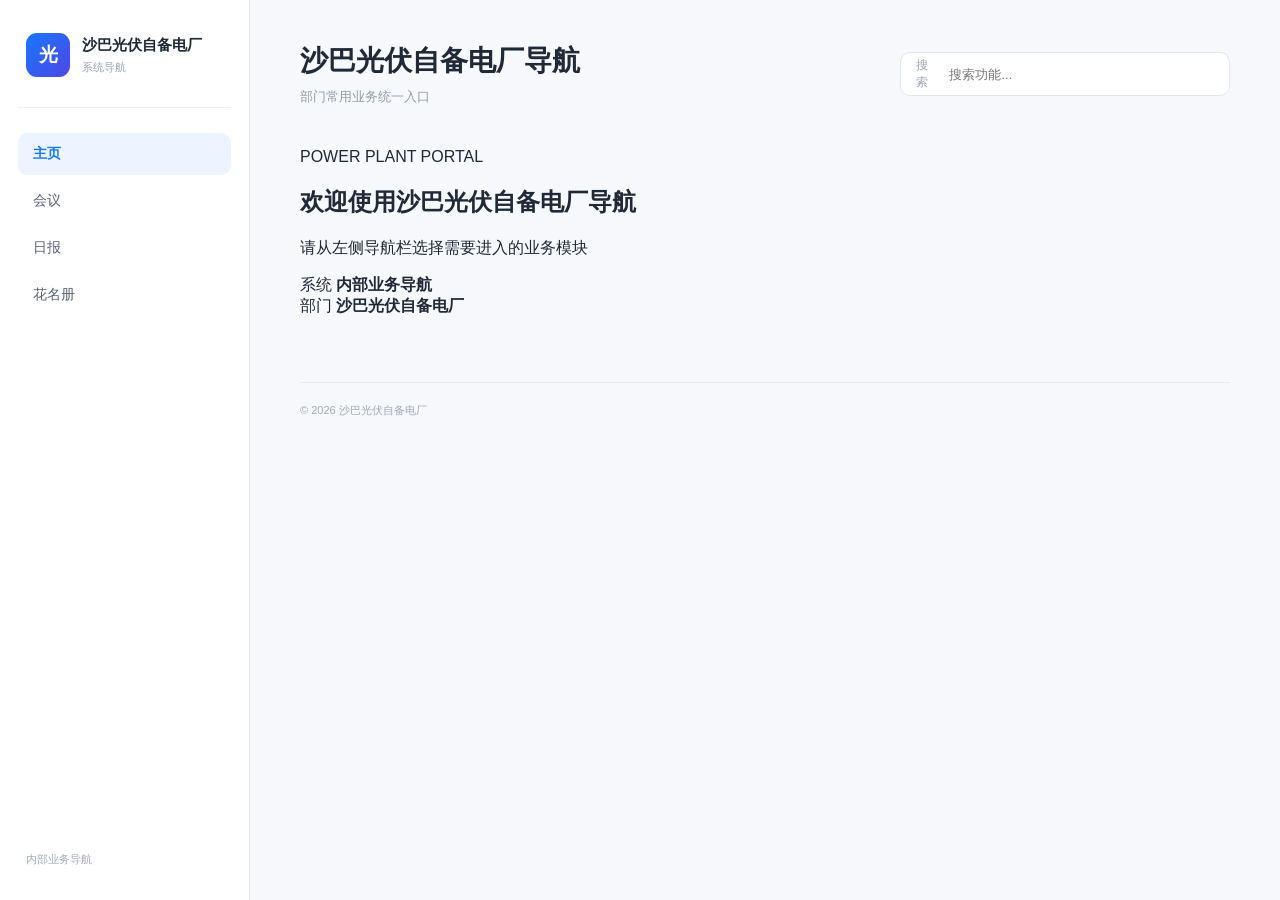
==== index.html @ ac35892f "Update index.html" ====
<!DOCTYPE html>
<html lang="zh-CN">

<head>

    <meta charset="UTF-8">

    <meta
        name="viewport"
        content="width=device-width, initial-scale=1.0"
    >

    <title>沙巴光伏自备电厂导航</title>

    <!--
        ?v=4 是为了避免浏览器继续读取旧版 CSS
    -->
    <link
        rel="stylesheet"
        href="style.css?v=4"
    >

</head>


<body>


    <!-- =========================================
         左侧导航
    ========================================== -->

    <aside class="sidebar">


        <!-- 公司名称 -->

        <div class="brand">

            <div class="brand-logo">
                光
            </div>


            <div class="brand-text">

                <h2>
                    沙巴光伏自备电厂
                </h2>

                <p>
                    系统导航
                </p>

            </div>

        </div>



        <!-- =========================================
             左侧菜单
        ========================================== -->

        <nav class="menu">


            <!-- 主页 -->

            <button
                type="button"
                class="menu-item active"
                data-page="home"
            >
                主页
            </button>



            <!-- 会议 -->

            <button
                type="button"
                class="menu-item"
                data-page="meeting"
            >
                会议
            </button>



            <!-- 日报 -->

            <button
                type="button"
                class="menu-item"
                data-page="daily"
            >
                日报
            </button>



            <!-- 花名册 -->

            <button
                type="button"
                class="menu-item"
                data-page="roster"
            >
                花名册
            </button>


        </nav>



        <!-- 左侧底部 -->

        <div class="sidebar-footer">

            内部业务导航

        </div>


    </aside>



    <!-- =========================================
         右边主内容
    ========================================== -->

    <main class="main">


        <!-- =========================================
             顶部
        ========================================== -->

        <header class="topbar">


            <!-- 标题 -->

            <div class="page-title">

                <h1 id="page-title">
                    沙巴光伏自备电厂导航
                </h1>


                <p id="page-subtitle">
                    部门常用业务统一入口
                </p>

            </div>



            <!-- 搜索 -->

            <div class="search-box">

                <span class="search-symbol">
                    搜索
                </span>


                <input
                    type="text"
                    id="search"
                    placeholder="搜索功能..."
                >

            </div>


        </header>



        <!-- =========================================
             主页

             默认显示
        ========================================== -->

        <section
            id="home-page"
            class="page-section active-page"
        >


            <div class="welcome-panel">


                <div class="welcome-small">

                    POWER PLANT PORTAL

                </div>



                <h2>

                    欢迎使用沙巴光伏自备电厂导航

                </h2>



                <p>

                    请从左侧导航栏选择需要进入的业务模块

                </p>


                <div class="welcome-line"></div>


                <div class="welcome-info">

                    <div>

                        <span>
                            系统
                        </span>

                        <strong>
                            内部业务导航
                        </strong>

                    </div>


                    <div>

                        <span>
                            部门
                        </span>

                        <strong>
                            沙巴光伏自备电厂
                        </strong>

                    </div>


                </div>


            </div>


        </section>



        <!-- =========================================
             会议
        ========================================== -->

        <section
            id="meeting-page"
            class="page-section"
        >


            <div class="section-heading">

                <h2>
                    会议
                </h2>


                <p>
                    会议相关业务快捷入口
                </p>

            </div>



            <div
                id="meeting-links"
                class="link-grid"
            >


                <!-- =================================
                     月计划
                ================================== -->

                <a
                    href="https://rjpl4x6x1094.jp.larksuite.com/sheets/Nj8msYUuWhUPQwt4bBWjKUkJpRd"
                    target="_blank"
                    rel="noopener noreferrer"
                    class="link-card searchable"
                >


                    <div class="card-content">

                        <h3>
                            月计划
                        </h3>


                        <p>
                            月计划和周计划
                        </p>

                    </div>


                    <div class="card-arrow">
                        →
                    </div>


                </a>



                <!-- =================================
                     消缺单
                ================================== -->

                <a
                    href="https://www.larksuite.com/"
                    target="_blank"
                    rel="noopener noreferrer"
                    class="link-card searchable"
                >


                    <div class="card-content">

                        <h3>
                            消缺单
                        </h3>


                        <p>
                            消缺单
                        </p>

                    </div>


                    <div class="card-arrow">
                        →
                    </div>


                </a>



                <!-- =================================
                     会议纪要
                ================================== -->

                <a
                    href="https://www.larksuite.com/"
                    target="_blank"
                    rel="noopener noreferrer"
                    class="link-card searchable"
                >


                    <div class="card-content">

                        <h3>
                            会议纪要
                        </h3>


                        <p>
                            查看及编辑会议纪要
                        </p>

                    </div>


                    <div class="card-arrow">
                        →
                    </div>


                </a>



                <!-- =================================
                     会议室预订
                ================================== -->

                <a
                    href="https://www.larksuite.com/"
                    target="_blank"
                    rel="noopener noreferrer"
                    class="link-card searchable"
                >


                    <div class="card-content">

                        <h3>
                            会议室预订
                        </h3>


                        <p>
                            查看会议室并进行预订
                        </p>

                    </div>


                    <div class="card-arrow">
                        →
                    </div>


                </a>


            </div>


        </section>



        <!-- =========================================
             日报
        ========================================== -->

        <section
            id="daily-page"
            class="page-section"
        >


            <div class="section-heading">

                <h2>
                    日报
                </h2>


                <p>
                    日报相关业务入口
                </p>

            </div>



            <div class="empty-panel">


                <div class="empty-title">
                    日报
                </div>


                <p>
                    日报内容暂未添加。
                </p>


            </div>


        </section>



        <!-- =========================================
             花名册
        ========================================== -->

        <section
            id="roster-page"
            class="page-section"
        >


            <div class="section-heading">

                <h2>
                    花名册
                </h2>


                <p>
                    部门人员及岗位信息
                </p>

            </div>



            <div class="empty-panel">


                <div class="empty-title">
                    花名册
                </div>


                <p>
                    花名册内容暂未添加。
                </p>


            </div>


        </section>



        <!-- =========================================
             页脚
        ========================================== -->

        <footer>

            © 2026 沙巴光伏自备电厂

        </footer>


    </main>



    <!--
        ?v=4 是为了避免浏览器继续读取旧版 JS
    -->

    <script src="script.js?v=4"></script>


</body>

</html>
---- style.css ----
/* =========================================
   基础
========================================= */

* {
    box-sizing: border-box;
}

html {
    scroll-behavior: smooth;
}

body {
    margin: 0;

    min-height: 100vh;

    font-family:
        "Microsoft YaHei",
        "PingFang SC",
        "Segoe UI",
        Arial,
        sans-serif;

    background: #f6f8fb;

    color: #1f2937;
}


/* =========================================
   左侧
========================================= */

.sidebar {
    position: fixed;

    left: 0;
    top: 0;

    width: 250px;
    height: 100vh;

    padding: 28px 18px;

    display: flex;

    flex-direction: column;

    background: #ffffff;

    border-right:
        1px solid #e5e9ef;
}


/* 品牌 */

.brand {
    display: flex;

    align-items: center;

    gap: 12px;

    padding:
        5px 8px 30px;

    border-bottom:
        1px solid #edf0f4;
}


.brand-logo {
    width: 44px;
    height: 44px;

    flex-shrink: 0;

    display: flex;

    align-items: center;
    justify-content: center;

    border-radius: 11px;

    background:
        linear-gradient(
            135deg,
            #1677ff,
            #4f46e5
        );

    color: #ffffff;

    font-size: 19px;

    font-weight: 700;
}


.brand-text h2 {
    margin: 0;

    font-size: 15px;

    font-weight: 600;
}


.brand-text p {
    margin:
        5px 0 0;

    color: #9aa3b2;

    font-size: 11px;
}


/* =========================================
   菜单
========================================= */

.menu {
    margin-top: 25px;

    display: flex;

    flex-direction: column;

    gap: 5px;
}


.menu-item {
    width: 100%;

    padding:
        12px 15px;

    border: none;

    border-radius: 9px;

    background: transparent;

    color: #596273;

    font-family: inherit;

    font-size: 14px;

    text-align: left;

    cursor: pointer;

    transition:
        background 0.2s ease,
        color 0.2s ease;
}


.menu-item:hover {
    background: #f4f7fb;
}


.menu-item.active {
    background: #edf4ff;

    color: #1677ff;

    font-weight: 600;
}


.sidebar-footer {
    margin-top: auto;

    padding:
        15px 8px 5px;

    color: #a4acb8;

    font-size: 11px;
}


/* =========================================
   主区域
========================================= */

.main {
    margin-left: 250px;

    min-height: 100vh;

    padding:
        42px 50px;
}


/* =========================================
   顶部
========================================= */

.topbar {
    max-width: 1120px;

    display: flex;

    align-items: center;

    justify-content: space-between;

    gap: 30px;

    margin-bottom: 42px;
}


.page-title h1 {
    margin: 0;

    font-size: 28px;

    font-weight: 650;
}


.page-title p {
    margin:
        8px 0 0;

    color: #929baa;

    font-size: 13px;
}


/* =========================================
   搜索
========================================= */

.search-box {
    width: 330px;
    height: 44px;

    padding:
        0 15px;

    display: flex;

    align-items: center;

    gap: 10px;

    background: #ffffff;

    border:
        1px solid #e1e6ed;

    border-radius: 10px;
}


.search-box:focus-within {
    border-color: #1677ff;

    box-shadow:
        0 0 0 3px
        rgba(22,119,255,0.08);
}


.search-symbol {
    color: #9aa3b2;

    font-size: 12px;
}


.search-box input {
    width: 100%;
    height: 100%;

    border: none;

    outline: none;

    background: transparent;

    font-family: inherit;

    font-size: 13px;

    color: #374151;
}


/* =========================================
   页面切换
========================================= */

.page-section {
    display: none;

    max-width: 1050px;
}


.page-section.active-page {
    display: block;
}


.search-hidden {
    display: none !important;
}


/* =========================================
   首页顶部
========================================= */

.home-header {
    min-height: 180px;

    display: flex;

    align-items: center;

    padding:
        34px 38px;

    background: #ffffff;

    border:
        1px solid #e5e9ef;

    border-radius: 15px;

    margin-bottom: 34px;
}


.home-label {
    display: block;

    margin-bottom: 12px;

    color: #1677ff;

    font-size: 10px;

    font-weight: 600;

    letter-spacing: 1.6px;
}


.home-header h2 {
    margin: 0;

    font-size: 25px;

    font-weight: 650;
}


.home-header p {
    margin:
        10px 0 0;

    color: #8993a3;

    font-size: 13px;
}


/* =========================================
   首页模块标题
========================================= */

.home-section-title {
    margin-bottom: 16px;
}


.home-section-title h3 {
    margin: 0;

    font-size: 17px;

    font-weight: 600;
}


.home-section-title p {
    margin:
        6px 0 0;

    font-size: 12px;

    color: #9aa3b2;
}


/* =========================================
   首页模块
========================================= */

.module-grid {
    display: grid;

    grid-template-columns:
        repeat(3, 1fr);

    gap: 14px;
}


.module-card {
    min-height: 175px;

    padding:
        20px 21px;

    display: flex;

    flex-direction: column;

    align-items: flex-start;

    border:
        1px solid #e5e9ef;

    border-radius: 13px;

    background: #ffffff;

    font-family: inherit;

    text-align: left;

    cursor: pointer;

    transition:
        transform 0.2s ease,
        border-color 0.2s ease,
        box-shadow 0.2s ease;
}


.module-card:hover {
    transform:
        translateY(-3px);

    border-color: #ccdaf0;

    box-shadow:
        0 10px 25px
        rgba(31,41,55,0.06);
}


.module-number {
    margin-bottom: 25px;

    color: #a1aab7;

    font-size: 10px;

    font-weight: 600;

    letter-spacing: 1px;
}


.module-content {
    flex: 1;
}


.module-content h3 {
    margin: 0;

    color: #273142;

    font-size: 17px;

    font-weight: 600;
}


.module-content p {
    margin:
        8px 0 0;

    color: #929baa;

    font-size: 11px;

    line-height: 1.6;
}


.module-enter {
    width: 100%;

    padding-top: 14px;

    border-top:
        1px solid #edf0f4;

    display: flex;

    justify-content: space-between;

    color: #7b8594;

    font-size: 11px;
}


.module-enter span {
    font-size: 15px;

    transition:
        transform 0.2s ease,
        color 0.2s ease;
}


.module-card:hover .module-enter span {
    transform:
        translateX(3px);

    color: #1677ff;
}


/* =========================================
   普通页面标题
========================================= */

.section-heading {
    margin-bottom: 22px;
}


.section-heading h2 {
    margin: 0;

    font-size: 21px;

    font-weight: 600;
}


.section-heading p {
    margin:
        7px 0 0;

    color: #9aa3b2;

    font-size: 13px;
}


/* =========================================
   会议
========================================= */

.link-grid {
    display: grid;

    grid-template-columns:
        repeat(
            2,
            minmax(300px, 1fr)
        );

    gap: 16px;
}


.link-card {
    position: relative;

    min-height: 92px;

    padding:
        19px 22px;

    display: flex;

    align-items: center;

    background: #ffffff;

    border:
        1px solid #e5e9ef;

    border-radius: 13px;

    color: #1f2937;

    text-decoration: none;

    overflow: hidden;

    transition:
        transform 0.2s ease,
        border-color 0.2s ease,
        box-shadow 0.2s ease;
}


.link-card::before {
    content: "";

    position: absolute;

    left: 0;
    top: 0;

    width: 3px;
    height: 100%;

    background: #1677ff;

    opacity: 0;
}


.link-card:hover {
    transform:
        translateY(-3px);

    border-color: #d5e2f7;

    box-shadow:
        0 9px 25px
        rgba(31,41,55,0.07);
}


.link-card:hover::before {
    opacity: 1;
}


.card-content {
    flex: 1;

    padding-right: 20px;
}


.card-content h3 {
    margin: 0;

    font-size: 15px;

    font-weight: 600;
}


.card-content p {
    margin:
        7px 0 0;

    color: #9aa3b2;

    font-size: 12px;
}


.card-arrow {
    width: 32px;
    height: 32px;

    display: flex;

    align-items: center;
    justify-content: center;

    border-radius: 50%;

    background: #f4f7fb;

    color: #9aa3b2;

    font-size: 17px;
}


.link-card:hover .card-arrow {
    background: #edf4ff;

    color: #1677ff;
}


/* =========================================
   暂未配置
========================================= */

.placeholder-box {
    padding:
        34px 30px;

    background: #ffffff;

    border:
        1px solid #e5e9ef;

    border-radius: 13px;
}


.placeholder-title {
    font-size: 15px;

    font-weight: 600;
}


.placeholder-box p {
    margin:
        8px 0 0;

    color: #9aa3b2;

    font-size: 12px;
}


/* =========================================
   Footer
========================================= */

footer {
    max-width: 1050px;

    margin-top: 65px;

    padding-top: 20px;

    border-top:
        1px solid #e8ecf1;

    color: #a0a8b4;

    font-size: 11px;
}


/* =========================================
   平板
========================================= */

@media (max-width: 950px) {

    .module-grid {
        grid-template-columns: 1fr;
    }

}


@media (max-width: 850px) {

    .link-grid {
        grid-template-columns: 1fr;
    }


    .topbar {
        align-items: flex-start;

        flex-direction: column;
    }


    .search-box {
        width: 100%;
    }

}


/* =========================================
   手机
========================================= */

@media (max-width: 650px) {

    .sidebar {
        position: relative;

        width: 100%;

        height: auto;

        border-right: none;

        border-bottom:
            1px solid #e5e9ef;
    }


    .sidebar-footer {
        display: none;
    }


    .main {
        margin-left: 0;

        padding:
            28px 18px;
    }


    .page-title h1 {
        font-size: 23px;
    }


    .home-header {
        min-height: auto;

        padding:
            28px 24px;
    }


    .module-grid {
        grid-template-columns: 1fr;
    }

}
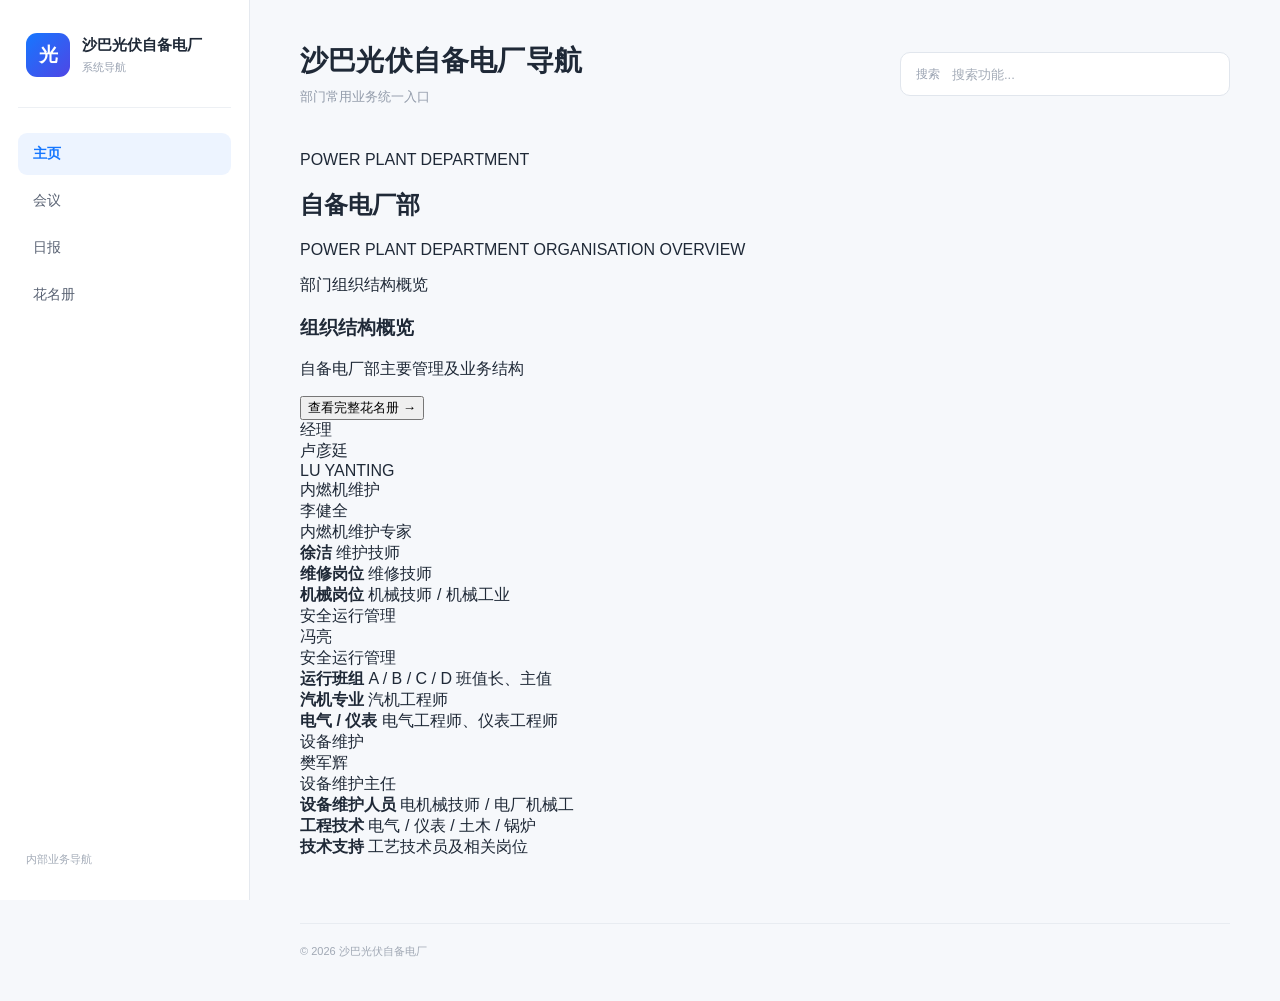
==== commit e6a7c834: "Update index.html" ====
--- a/index.html
+++ b/index.html
@@ -12,12 +12,9 @@
 
     <title>沙巴光伏自备电厂导航</title>
 
-    <!--
-        ?v=4 是为了避免浏览器继续读取旧版 CSS
-    -->
     <link
         rel="stylesheet"
-        href="style.css?v=4"
+        href="style.css?v=5"
     >
 
 </head>
@@ -33,8 +30,6 @@
     <aside class="sidebar">
 
 
-        <!-- 公司名称 -->
-
         <div class="brand">
 
             <div class="brand-logo">
@@ -58,14 +53,8 @@
 
 
 
-        <!-- =========================================
-             左侧菜单
-        ========================================== -->
-
         <nav class="menu">
 
-
-            <!-- 主页 -->
 
             <button
                 type="button"
@@ -76,9 +65,6 @@
             </button>
 
 
-
-            <!-- 会议 -->
-
             <button
                 type="button"
                 class="menu-item"
@@ -88,9 +74,6 @@
             </button>
 
 
-
-            <!-- 日报 -->
-
             <button
                 type="button"
                 class="menu-item"
@@ -100,9 +83,6 @@
             </button>
 
 
-
-            <!-- 花名册 -->
-
             <button
                 type="button"
                 class="menu-item"
@@ -116,8 +96,6 @@
 
 
 
-        <!-- 左侧底部 -->
-
         <div class="sidebar-footer">
 
             内部业务导航
@@ -130,7 +108,7 @@
 
 
     <!-- =========================================
-         右边主内容
+         主内容
     ========================================== -->
 
     <main class="main">
@@ -143,29 +121,31 @@
         <header class="topbar">
 
 
-            <!-- 标题 -->
-
             <div class="page-title">
 
                 <h1 id="page-title">
+
                     沙巴光伏自备电厂导航
+
                 </h1>
 
 
                 <p id="page-subtitle">
+
                     部门常用业务统一入口
+
                 </p>
 
             </div>
 
 
 
-            <!-- 搜索 -->
-
             <div class="search-box">
 
                 <span class="search-symbol">
+
                     搜索
+
                 </span>
 
 
@@ -184,8 +164,6 @@
 
         <!-- =========================================
              主页
-
-             默认显示
         ========================================== -->
 
         <section
@@ -194,59 +172,378 @@
         >
 
 
-            <div class="welcome-panel">
-
-
-                <div class="welcome-small">
-
-                    POWER PLANT PORTAL
+            <!-- 主页介绍 -->
+
+            <div class="home-intro">
+
+
+                <div>
+
+                    <div class="home-label">
+
+                        POWER PLANT DEPARTMENT
+
+                    </div>
+
+
+                    <h2>
+
+                        自备电厂部
+
+                    </h2>
+
+
+                    <p>
+
+                        POWER PLANT DEPARTMENT ORGANISATION OVERVIEW
+
+                    </p>
 
                 </div>
 
 
-
-                <h2>
-
-                    欢迎使用沙巴光伏自备电厂导航
-
-                </h2>
-
-
-
-                <p>
-
-                    请从左侧导航栏选择需要进入的业务模块
-
-                </p>
-
-
-                <div class="welcome-line"></div>
-
-
-                <div class="welcome-info">
+                <div class="home-intro-side">
+
+                    部门组织结构概览
+
+                </div>
+
+
+            </div>
+
+
+
+            <!-- =====================================
+                 组织架构概览
+            ====================================== -->
+
+            <div class="org-overview">
+
+
+                <div class="org-header">
 
                     <div>
 
+                        <h3>
+                            组织结构概览
+                        </h3>
+
+                        <p>
+                            自备电厂部主要管理及业务结构
+                        </p>
+
+                    </div>
+
+
+                    <button
+                        type="button"
+                        class="view-roster"
+                        data-open-page="roster"
+                    >
+
+                        查看完整花名册
+
                         <span>
-                            系统
+                            →
                         </span>
 
-                        <strong>
-                            内部业务导航
-                        </strong>
-
-                    </div>
-
-
-                    <div>
-
-                        <span>
-                            部门
-                        </span>
-
-                        <strong>
-                            沙巴光伏自备电厂
-                        </strong>
+                    </button>
+
+                </div>
+
+
+
+                <!-- =================================
+                     经理
+                ================================== -->
+
+                <div class="manager-area">
+
+                    <div class="manager-card searchable">
+
+                        <div class="org-role">
+
+                            经理
+
+                        </div>
+
+
+                        <div class="manager-name">
+
+                            卢彦廷
+
+                        </div>
+
+
+                        <div class="manager-en">
+
+                            LU YANTING
+
+                        </div>
+
+                    </div>
+
+                </div>
+
+
+
+                <!-- 中间连接线 -->
+
+                <div class="org-main-line"></div>
+
+
+
+                <!-- =================================
+                     三个主要分支
+                ================================== -->
+
+                <div class="org-branches">
+
+
+                    <!-- 内燃机维护 -->
+
+                    <div class="org-branch">
+
+
+                        <div class="branch-top-line"></div>
+
+
+                        <div class="branch-head searchable">
+
+                            <div class="branch-title">
+
+                                内燃机维护
+
+                            </div>
+
+
+                            <div class="branch-person">
+
+                                李健全
+
+                            </div>
+
+
+                            <div class="branch-position">
+
+                                内燃机维护专家
+
+                            </div>
+
+                        </div>
+
+
+
+                        <div class="branch-list">
+
+
+                            <div class="branch-item searchable">
+
+                                <strong>
+                                    徐洁
+                                </strong>
+
+                                <span>
+                                    维护技师
+                                </span>
+
+                            </div>
+
+
+                            <div class="branch-item searchable">
+
+                                <strong>
+                                    维修岗位
+                                </strong>
+
+                                <span>
+                                    维修技师
+                                </span>
+
+                            </div>
+
+
+                            <div class="branch-item searchable">
+
+                                <strong>
+                                    机械岗位
+                                </strong>
+
+                                <span>
+                                    机械技师 / 机械工业
+                                </span>
+
+                            </div>
+
+
+                        </div>
+
+
+                    </div>
+
+
+
+                    <!-- 安全运行管理 -->
+
+                    <div class="org-branch">
+
+
+                        <div class="branch-top-line"></div>
+
+
+                        <div class="branch-head searchable">
+
+                            <div class="branch-title">
+
+                                安全运行管理
+
+                            </div>
+
+
+                            <div class="branch-person">
+
+                                冯亮
+
+                            </div>
+
+
+                            <div class="branch-position">
+
+                                安全运行管理
+
+                            </div>
+
+                        </div>
+
+
+
+                        <div class="branch-list">
+
+
+                            <div class="branch-item searchable">
+
+                                <strong>
+                                    运行班组
+                                </strong>
+
+                                <span>
+                                    A / B / C / D 班值长、主值
+                                </span>
+
+                            </div>
+
+
+                            <div class="branch-item searchable">
+
+                                <strong>
+                                    汽机专业
+                                </strong>
+
+                                <span>
+                                    汽机工程师
+                                </span>
+
+                            </div>
+
+
+                            <div class="branch-item searchable">
+
+                                <strong>
+                                    电气 / 仪表
+                                </strong>
+
+                                <span>
+                                    电气工程师、仪表工程师
+                                </span>
+
+                            </div>
+
+
+                        </div>
+
+
+                    </div>
+
+
+
+                    <!-- 设备维护 -->
+
+                    <div class="org-branch">
+
+
+                        <div class="branch-top-line"></div>
+
+
+                        <div class="branch-head searchable">
+
+                            <div class="branch-title">
+
+                                设备维护
+
+                            </div>
+
+
+                            <div class="branch-person">
+
+                                樊军辉
+
+                            </div>
+
+
+                            <div class="branch-position">
+
+                                设备维护主任
+
+                            </div>
+
+                        </div>
+
+
+
+                        <div class="branch-list">
+
+
+                            <div class="branch-item searchable">
+
+                                <strong>
+                                    设备维护人员
+                                </strong>
+
+                                <span>
+                                    电机械技师 / 电厂机械工
+                                </span>
+
+                            </div>
+
+
+                            <div class="branch-item searchable">
+
+                                <strong>
+                                    工程技术
+                                </strong>
+
+                                <span>
+                                    电气 / 仪表 / 土木 / 锅炉
+                                </span>
+
+                            </div>
+
+
+                            <div class="branch-item searchable">
+
+                                <strong>
+                                    技术支持
+                                </strong>
+
+                                <span>
+                                    工艺技术员及相关岗位
+                                </span>
+
+                            </div>
+
+
+                        </div>
+
 
                     </div>
 
@@ -277,7 +574,6 @@
                     会议
                 </h2>
 
-
                 <p>
                     会议相关业务快捷入口
                 </p>
@@ -286,15 +582,10 @@
 
 
 
-            <div
-                id="meeting-links"
-                class="link-grid"
-            >
-
-
-                <!-- =================================
-                     月计划
-                ================================== -->
+            <div class="link-grid">
+
+
+                <!-- 月计划 -->
 
                 <a
                     href="https://rjpl4x6x1094.jp.larksuite.com/sheets/Nj8msYUuWhUPQwt4bBWjKUkJpRd"
@@ -303,14 +594,12 @@
                     class="link-card searchable"
                 >
 
-
                     <div class="card-content">
 
                         <h3>
                             月计划
                         </h3>
 
-
                         <p>
                             月计划和周计划
                         </p>
@@ -322,14 +611,11 @@
                         →
                     </div>
 
-
                 </a>
 
 
 
-                <!-- =================================
-                     消缺单
-                ================================== -->
+                <!-- 消缺单 -->
 
                 <a
                     href="https://www.larksuite.com/"
@@ -338,14 +624,12 @@
                     class="link-card searchable"
                 >
 
-
                     <div class="card-content">
 
                         <h3>
                             消缺单
                         </h3>
 
-
                         <p>
                             消缺单
                         </p>
@@ -357,14 +641,11 @@
                         →
                     </div>
 
-
                 </a>
 
 
 
-                <!-- =================================
-                     会议纪要
-                ================================== -->
+                <!-- 会议纪要 -->
 
                 <a
                     href="https://www.larksuite.com/"
@@ -373,14 +654,12 @@
                     class="link-card searchable"
                 >
 
-
                     <div class="card-content">
 
                         <h3>
                             会议纪要
                         </h3>
 
-
                         <p>
                             查看及编辑会议纪要
                         </p>
@@ -392,14 +671,11 @@
                         →
                     </div>
 
-
                 </a>
 
 
 
-                <!-- =================================
-                     会议室预订
-                ================================== -->
+                <!-- 会议室 -->
 
                 <a
                     href="https://www.larksuite.com/"
@@ -408,14 +684,12 @@
                     class="link-card searchable"
                 >
 
-
                     <div class="card-content">
 
                         <h3>
                             会议室预订
                         </h3>
 
-
                         <p>
                             查看会议室并进行预订
                         </p>
@@ -426,7 +700,6 @@
                     <div class="card-arrow">
                         →
                     </div>
-
 
                 </a>
 
@@ -454,7 +727,6 @@
                     日报
                 </h2>
 
-
                 <p>
                     日报相关业务入口
                 </p>
@@ -465,16 +737,18 @@
 
             <div class="empty-panel">
 
-
                 <div class="empty-title">
+
                     日报
+
                 </div>
 
 
                 <p>
+
                     日报内容暂未添加。
+
                 </p>
-
 
             </div>
 
@@ -499,9 +773,8 @@
                     花名册
                 </h2>
 
-
                 <p>
-                    部门人员及岗位信息
+                    自备电厂部人员及岗位信息
                 </p>
 
             </div>
@@ -510,17 +783,19 @@
 
             <div class="empty-panel">
 
-
                 <div class="empty-title">
-                    花名册
+
+                    自备电厂部花名册
+
                 </div>
 
 
                 <p>
-                    花名册内容暂未添加。
+
+                    下一步将在这里加入完整人员花名册。
+
                 </p>
 
-
             </div>
 
 
@@ -529,7 +804,7 @@
 
 
         <!-- =========================================
-             页脚
+             Footer
         ========================================== -->
 
         <footer>
@@ -543,11 +818,7 @@
 
 
 
-    <!--
-        ?v=4 是为了避免浏览器继续读取旧版 JS
-    -->
-
-    <script src="script.js?v=4"></script>
+    <script src="script.js?v=5"></script>
 
 
 </body>
--- a/style.css
+++ b/style.css
@@ -1,16 +1,23 @@
 /* =========================================
-   基础
+   全局设置
 ========================================= */
 
 * {
+
     box-sizing: border-box;
-}
+
+}
+
 
 html {
+
     scroll-behavior: smooth;
-}
+
+}
+
 
 body {
+
     margin: 0;
 
     min-height: 100vh;
@@ -25,38 +32,48 @@
     background: #f6f8fb;
 
     color: #1f2937;
-}
-
-
-/* =========================================
-   左侧
+
+}
+
+
+
+/* =========================================
+   左侧导航栏
 ========================================= */
 
 .sidebar {
+
     position: fixed;
 
     left: 0;
+
     top: 0;
 
     width: 250px;
+
     height: 100vh;
 
+    display: flex;
+
+    flex-direction: column;
+
     padding: 28px 18px;
-
-    display: flex;
-
-    flex-direction: column;
 
     background: #ffffff;
 
     border-right:
         1px solid #e5e9ef;
-}
-
-
-/* 品牌 */
+
+}
+
+
+
+/* =========================================
+   公司名称
+========================================= */
 
 .brand {
+
     display: flex;
 
     align-items: center;
@@ -68,11 +85,15 @@
 
     border-bottom:
         1px solid #edf0f4;
-}
+
+}
+
 
 
 .brand-logo {
+
     width: 44px;
+
     height: 44px;
 
     flex-shrink: 0;
@@ -80,6 +101,7 @@
     display: flex;
 
     align-items: center;
+
     justify-content: center;
 
     border-radius: 11px;
@@ -96,33 +118,44 @@
     font-size: 19px;
 
     font-weight: 700;
-}
+
+}
+
 
 
 .brand-text h2 {
+
     margin: 0;
 
     font-size: 15px;
 
     font-weight: 600;
-}
+
+    color: #1f2937;
+
+}
+
 
 
 .brand-text p {
+
     margin:
         5px 0 0;
 
     color: #9aa3b2;
 
     font-size: 11px;
-}
-
-
-/* =========================================
-   菜单
+
+}
+
+
+
+/* =========================================
+   左侧菜单
 ========================================= */
 
 .menu {
+
     margin-top: 25px;
 
     display: flex;
@@ -130,10 +163,13 @@
     flex-direction: column;
 
     gap: 5px;
-}
+
+}
+
 
 
 .menu-item {
+
     width: 100%;
 
     padding:
@@ -158,24 +194,37 @@
     transition:
         background 0.2s ease,
         color 0.2s ease;
-}
+
+}
+
 
 
 .menu-item:hover {
+
     background: #f4f7fb;
-}
+
+}
+
 
 
 .menu-item.active {
+
     background: #edf4ff;
 
     color: #1677ff;
 
     font-weight: 600;
-}
-
+
+}
+
+
+
+/* =========================================
+   左侧最下面
+========================================= */
 
 .sidebar-footer {
+
     margin-top: auto;
 
     padding:
@@ -184,21 +233,26 @@
     color: #a4acb8;
 
     font-size: 11px;
-}
-
-
-/* =========================================
-   主区域
+
+}
+
+
+
+/* =========================================
+   右边主内容
 ========================================= */
 
 .main {
+
     margin-left: 250px;
 
     min-height: 100vh;
 
     padding:
         42px 50px;
-}
+
+}
+
 
 
 /* =========================================
@@ -206,7 +260,8 @@
 ========================================= */
 
 .topbar {
-    max-width: 1120px;
+
+    max-width: 1100px;
 
     display: flex;
 
@@ -216,73 +271,101 @@
 
     gap: 30px;
 
-    margin-bottom: 42px;
-}
+    margin-bottom: 45px;
+
+}
+
 
 
 .page-title h1 {
+
     margin: 0;
 
     font-size: 28px;
 
     font-weight: 650;
-}
+
+    letter-spacing: 0.2px;
+
+}
+
 
 
 .page-title p {
+
     margin:
         8px 0 0;
 
     color: #929baa;
 
     font-size: 13px;
-}
-
-
-/* =========================================
-   搜索
+
+}
+
+
+
+/* =========================================
+   搜索框
 ========================================= */
 
 .search-box {
+
     width: 330px;
+
     height: 44px;
+
+    display: flex;
+
+    align-items: center;
+
+    gap: 10px;
 
     padding:
         0 15px;
 
-    display: flex;
-
-    align-items: center;
-
-    gap: 10px;
-
     background: #ffffff;
 
     border:
         1px solid #e1e6ed;
 
     border-radius: 10px;
-}
+
+    transition:
+        border-color 0.2s ease,
+        box-shadow 0.2s ease;
+
+}
+
 
 
 .search-box:focus-within {
+
     border-color: #1677ff;
 
     box-shadow:
         0 0 0 3px
         rgba(22,119,255,0.08);
-}
+
+}
+
 
 
 .search-symbol {
+
+    flex-shrink: 0;
+
     color: #9aa3b2;
 
     font-size: 12px;
-}
+
+}
+
 
 
 .search-box input {
+
     width: 100%;
+
     height: 100%;
 
     border: none;
@@ -293,62 +376,131 @@
 
     font-family: inherit;
 
+    color: #374151;
+
     font-size: 13px;
 
-    color: #374151;
-}
-
-
-/* =========================================
-   页面切换
+}
+
+
+
+.search-box input::placeholder {
+
+    color: #a3abb7;
+
+}
+
+
+
+/* =========================================
+   非常重要
+
+   所有页面默认隐藏
 ========================================= */
 
 .page-section {
+
     display: none;
 
     max-width: 1050px;
-}
-
+
+}
+
+
+
+/* =========================================
+   只有当前页面才显示
+========================================= */
 
 .page-section.active-page {
+
     display: block;
-}
-
+
+}
+
+
+
+/* =========================================
+   搜索隐藏
+========================================= */
 
 .search-hidden {
+
     display: none !important;
-}
-
-
-/* =========================================
-   首页顶部
-========================================= */
-
-.home-header {
-    min-height: 180px;
+
+}
+
+
+
+/* =========================================
+   主页
+========================================= */
+
+.welcome-panel {
+
+    position: relative;
+
+    min-height: 350px;
+
+    padding:
+        58px 55px;
 
     display: flex;
 
-    align-items: center;
-
-    padding:
-        34px 38px;
+    flex-direction: column;
+
+    justify-content: center;
 
     background: #ffffff;
 
     border:
         1px solid #e5e9ef;
 
-    border-radius: 15px;
-
-    margin-bottom: 34px;
-}
-
-
-.home-label {
-    display: block;
-
-    margin-bottom: 12px;
+    border-radius: 16px;
+
+    overflow: hidden;
+
+}
+
+
+
+/* 主页右上角装饰 */
+
+.welcome-panel::after {
+
+    content: "";
+
+    position: absolute;
+
+    right: -100px;
+
+    top: -130px;
+
+    width: 330px;
+
+    height: 330px;
+
+    border-radius: 50%;
+
+    background:
+        rgba(
+            22,
+            119,
+            255,
+            0.035
+        );
+
+}
+
+
+
+.welcome-small {
+
+    position: relative;
+
+    z-index: 1;
+
+    margin-bottom: 16px;
 
     color: #1677ff;
 
@@ -356,224 +508,161 @@
 
     font-weight: 600;
 
-    letter-spacing: 1.6px;
-}
-
-
-.home-header h2 {
+    letter-spacing: 2px;
+
+}
+
+
+
+.welcome-panel h2 {
+
+    position: relative;
+
+    z-index: 1;
+
     margin: 0;
 
-    font-size: 25px;
+    max-width: 650px;
+
+    color: #273142;
+
+    font-size: 29px;
 
     font-weight: 650;
-}
-
-
-.home-header p {
+
+}
+
+
+
+.welcome-panel > p {
+
+    position: relative;
+
+    z-index: 1;
+
     margin:
-        10px 0 0;
-
-    color: #8993a3;
-
-    font-size: 13px;
-}
-
-
-/* =========================================
-   首页模块标题
-========================================= */
-
-.home-section-title {
-    margin-bottom: 16px;
-}
-
-
-.home-section-title h3 {
+        14px 0 0;
+
+    color: #929baa;
+
+    font-size: 14px;
+
+}
+
+
+
+.welcome-line {
+
+    position: relative;
+
+    z-index: 1;
+
+    width: 100%;
+
+    height: 1px;
+
+    margin:
+        45px 0 24px;
+
+    background: #edf0f4;
+
+}
+
+
+
+.welcome-info {
+
+    position: relative;
+
+    z-index: 1;
+
+    display: flex;
+
+    gap: 55px;
+
+}
+
+
+
+.welcome-info div {
+
+    display: flex;
+
+    flex-direction: column;
+
+    gap: 6px;
+
+}
+
+
+
+.welcome-info span {
+
+    color: #9aa3b2;
+
+    font-size: 10px;
+
+}
+
+
+
+.welcome-info strong {
+
+    color: #4b5563;
+
+    font-size: 12px;
+
+    font-weight: 500;
+
+}
+
+
+
+/* =========================================
+   普通页面标题
+========================================= */
+
+.section-heading {
+
+    margin-bottom: 22px;
+
+}
+
+
+
+.section-heading h2 {
+
     margin: 0;
 
-    font-size: 17px;
+    color: #273142;
+
+    font-size: 21px;
 
     font-weight: 600;
-}
-
-
-.home-section-title p {
-    margin:
-        6px 0 0;
-
-    font-size: 12px;
-
-    color: #9aa3b2;
-}
-
-
-/* =========================================
-   首页模块
-========================================= */
-
-.module-grid {
-    display: grid;
-
-    grid-template-columns:
-        repeat(3, 1fr);
-
-    gap: 14px;
-}
-
-
-.module-card {
-    min-height: 175px;
-
-    padding:
-        20px 21px;
-
-    display: flex;
-
-    flex-direction: column;
-
-    align-items: flex-start;
-
-    border:
-        1px solid #e5e9ef;
-
-    border-radius: 13px;
-
-    background: #ffffff;
-
-    font-family: inherit;
-
-    text-align: left;
-
-    cursor: pointer;
-
-    transition:
-        transform 0.2s ease,
-        border-color 0.2s ease,
-        box-shadow 0.2s ease;
-}
-
-
-.module-card:hover {
-    transform:
-        translateY(-3px);
-
-    border-color: #ccdaf0;
-
-    box-shadow:
-        0 10px 25px
-        rgba(31,41,55,0.06);
-}
-
-
-.module-number {
-    margin-bottom: 25px;
-
-    color: #a1aab7;
-
-    font-size: 10px;
-
-    font-weight: 600;
-
-    letter-spacing: 1px;
-}
-
-
-.module-content {
-    flex: 1;
-}
-
-
-.module-content h3 {
-    margin: 0;
-
-    color: #273142;
-
-    font-size: 17px;
-
-    font-weight: 600;
-}
-
-
-.module-content p {
-    margin:
-        8px 0 0;
-
-    color: #929baa;
-
-    font-size: 11px;
-
-    line-height: 1.6;
-}
-
-
-.module-enter {
-    width: 100%;
-
-    padding-top: 14px;
-
-    border-top:
-        1px solid #edf0f4;
-
-    display: flex;
-
-    justify-content: space-between;
-
-    color: #7b8594;
-
-    font-size: 11px;
-}
-
-
-.module-enter span {
-    font-size: 15px;
-
-    transition:
-        transform 0.2s ease,
-        color 0.2s ease;
-}
-
-
-.module-card:hover .module-enter span {
-    transform:
-        translateX(3px);
-
-    color: #1677ff;
-}
-
-
-/* =========================================
-   普通页面标题
-========================================= */
-
-.section-heading {
-    margin-bottom: 22px;
-}
-
-
-.section-heading h2 {
-    margin: 0;
-
-    font-size: 21px;
-
-    font-weight: 600;
-}
+
+}
+
 
 
 .section-heading p {
+
     margin:
         7px 0 0;
 
     color: #9aa3b2;
 
     font-size: 13px;
-}
-
-
-/* =========================================
-   会议
+
+}
+
+
+
+/* =========================================
+   会议卡片排列
 ========================================= */
 
 .link-grid {
+
     display: grid;
 
     grid-template-columns:
@@ -583,10 +672,17 @@
         );
 
     gap: 16px;
-}
-
+
+}
+
+
+
+/* =========================================
+   会议卡片
+========================================= */
 
 .link-card {
+
     position: relative;
 
     min-height: 92px;
@@ -615,76 +711,124 @@
         transform 0.2s ease,
         border-color 0.2s ease,
         box-shadow 0.2s ease;
-}
-
+
+}
+
+
+
+/* 卡片左边蓝色线 */
 
 .link-card::before {
+
     content: "";
 
     position: absolute;
 
     left: 0;
+
     top: 0;
 
     width: 3px;
+
     height: 100%;
 
     background: #1677ff;
 
     opacity: 0;
-}
+
+    transition:
+        opacity 0.2s ease;
+
+}
+
 
 
 .link-card:hover {
+
     transform:
         translateY(-3px);
 
-    border-color: #d5e2f7;
+    border-color:
+        #d5e2f7;
 
     box-shadow:
         0 9px 25px
-        rgba(31,41,55,0.07);
-}
+        rgba(
+            31,
+            41,
+            55,
+            0.07
+        );
+
+}
+
 
 
 .link-card:hover::before {
+
     opacity: 1;
-}
-
+
+}
+
+
+
+/* =========================================
+   卡片文字
+========================================= */
 
 .card-content {
+
     flex: 1;
 
     padding-right: 20px;
-}
+
+}
+
 
 
 .card-content h3 {
+
     margin: 0;
 
+    color: #273142;
+
     font-size: 15px;
 
     font-weight: 600;
-}
+
+}
+
 
 
 .card-content p {
+
     margin:
         7px 0 0;
 
     color: #9aa3b2;
 
     font-size: 12px;
-}
-
+
+}
+
+
+
+/* =========================================
+   卡片箭头
+========================================= */
 
 .card-arrow {
+
     width: 32px;
+
     height: 32px;
 
+    flex-shrink: 0;
+
     display: flex;
 
     align-items: center;
+
     justify-content: center;
 
     border-radius: 50%;
@@ -694,23 +838,39 @@
     color: #9aa3b2;
 
     font-size: 17px;
-}
+
+    transition:
+        background 0.2s ease,
+        color 0.2s ease,
+        transform 0.2s ease;
+
+}
+
 
 
 .link-card:hover .card-arrow {
+
     background: #edf4ff;
 
     color: #1677ff;
-}
-
-
-/* =========================================
-   暂未配置
-========================================= */
-
-.placeholder-box {
+
+    transform:
+        translateX(3px);
+
+}
+
+
+
+/* =========================================
+   日报 / 花名册暂时空白区域
+========================================= */
+
+.empty-panel {
+
+    min-height: 180px;
+
     padding:
-        34px 30px;
+        32px;
 
     background: #ffffff;
 
@@ -718,31 +878,42 @@
         1px solid #e5e9ef;
 
     border-radius: 13px;
-}
-
-
-.placeholder-title {
+
+}
+
+
+
+.empty-title {
+
+    color: #273142;
+
     font-size: 15px;
 
     font-weight: 600;
-}
-
-
-.placeholder-box p {
+
+}
+
+
+
+.empty-panel p {
+
     margin:
-        8px 0 0;
+        9px 0 0;
 
     color: #9aa3b2;
 
     font-size: 12px;
-}
-
-
-/* =========================================
-   Footer
+
+}
+
+
+
+/* =========================================
+   页脚
 ========================================= */
 
 footer {
+
     max-width: 1050px;
 
     margin-top: 65px;
@@ -755,41 +926,43 @@
     color: #a0a8b4;
 
     font-size: 11px;
-}
+
+}
+
 
 
 /* =========================================
    平板
 ========================================= */
 
-@media (max-width: 950px) {
-
-    .module-grid {
+@media (max-width: 850px) {
+
+
+    .link-grid {
+
         grid-template-columns: 1fr;
-    }
-
-}
-
-
-@media (max-width: 850px) {
-
-    .link-grid {
-        grid-template-columns: 1fr;
+
     }
 
 
     .topbar {
+
         align-items: flex-start;
 
         flex-direction: column;
+
     }
 
 
     .search-box {
+
         width: 100%;
-    }
-
-}
+
+    }
+
+
+}
+
 
 
 /* =========================================
@@ -798,48 +971,94 @@
 
 @media (max-width: 650px) {
 
+
     .sidebar {
+
         position: relative;
 
         width: 100%;
 
         height: auto;
+
+        padding: 18px;
 
         border-right: none;
 
         border-bottom:
             1px solid #e5e9ef;
+
+    }
+
+
+    .brand {
+
+        padding-bottom: 18px;
+
+    }
+
+
+    .menu {
+
+        margin-top: 15px;
+
     }
 
 
     .sidebar-footer {
+
         display: none;
+
     }
 
 
     .main {
+
         margin-left: 0;
 
         padding:
             28px 18px;
+
     }
 
 
     .page-title h1 {
+
         font-size: 23px;
-    }
-
-
-    .home-header {
-        min-height: auto;
+
+    }
+
+
+    .welcome-panel {
+
+        min-height: 280px;
 
         padding:
-            28px 24px;
-    }
-
-
-    .module-grid {
+            38px 28px;
+
+    }
+
+
+    .welcome-panel h2 {
+
+        font-size: 23px;
+
+    }
+
+
+    .welcome-info {
+
+        flex-direction: column;
+
+        gap: 18px;
+
+    }
+
+
+    .link-grid {
+
         grid-template-columns: 1fr;
-    }
-
-}
+
+    }
+
+
+}
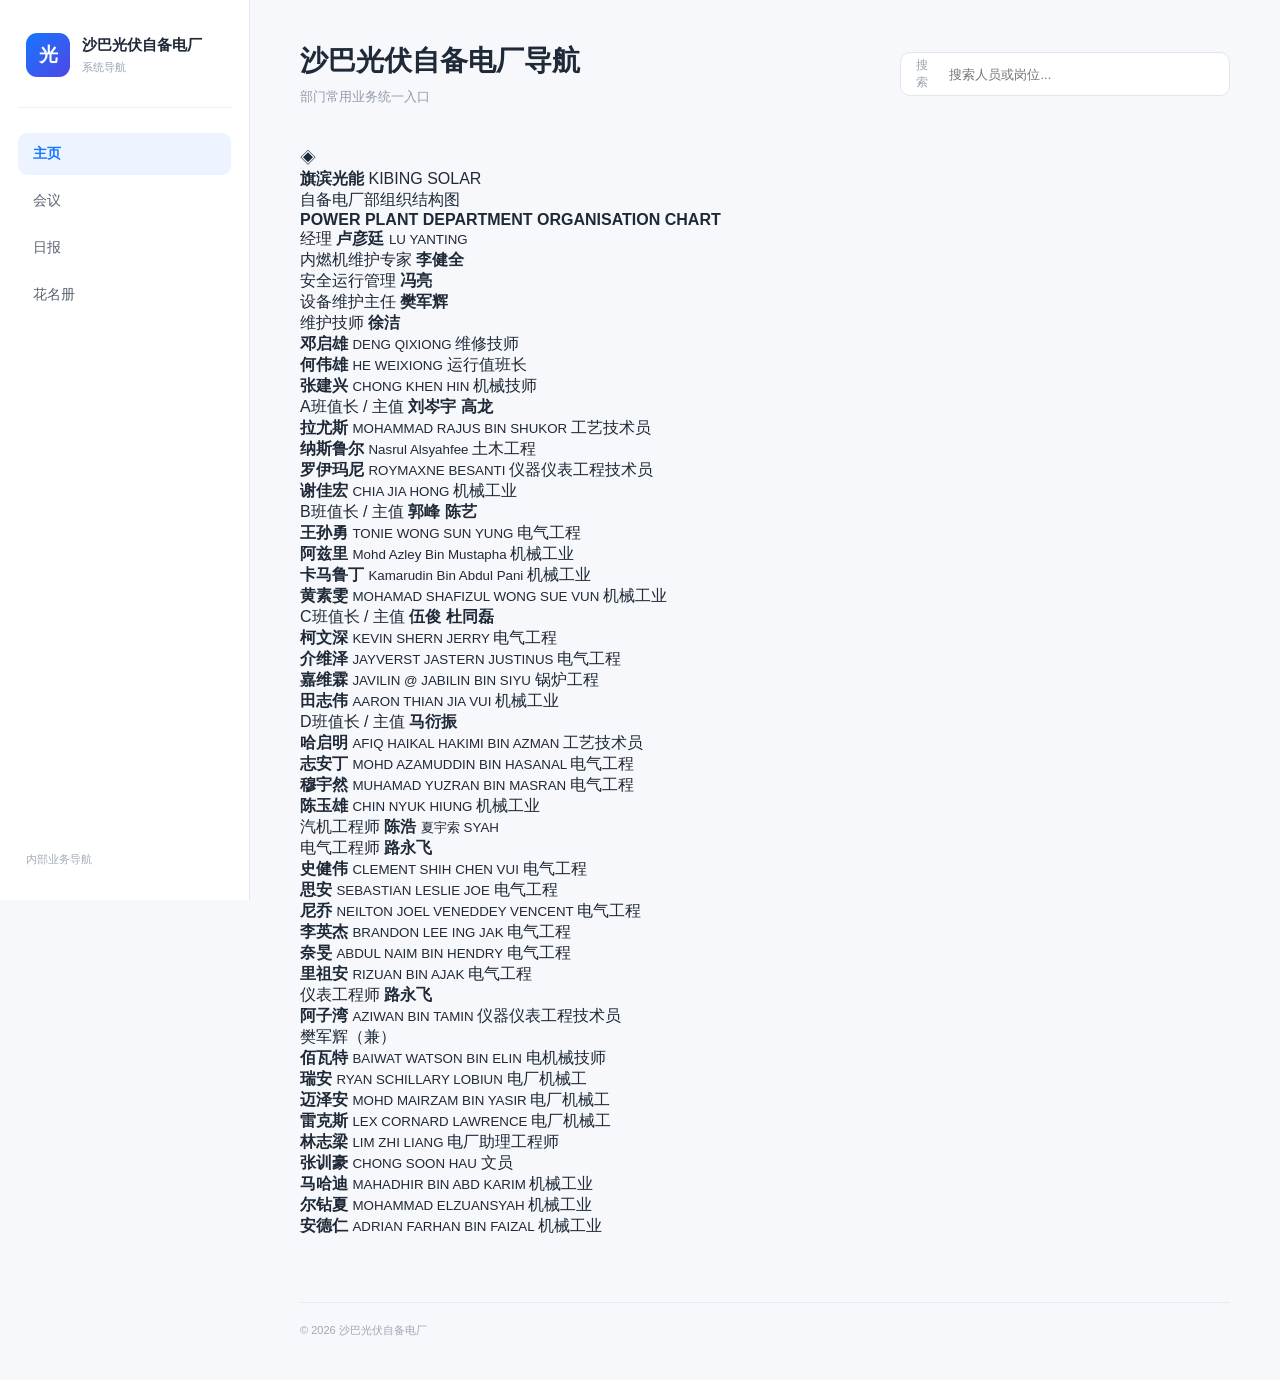
==== commit 5b2f280d: "Update index.html" ====
--- a/index.html
+++ b/index.html
@@ -14,7 +14,7 @@
 
     <link
         rel="stylesheet"
-        href="style.css?v=5"
+        href="style.css?v=6"
     >
 
 </head>
@@ -23,9 +23,9 @@
 <body>
 
 
-    <!-- =========================================
+    <!-- =====================================
          左侧导航
-    ========================================== -->
+    ====================================== -->
 
     <aside class="sidebar">
 
@@ -36,7 +36,6 @@
                 光
             </div>
 
-
             <div class="brand-text">
 
                 <h2>
@@ -54,7 +53,6 @@
 
 
         <nav class="menu">
-
 
             <button
                 type="button"
@@ -91,15 +89,12 @@
                 花名册
             </button>
 
-
         </nav>
 
 
 
         <div class="sidebar-footer">
-
             内部业务导航
-
         </div>
 
 
@@ -107,64 +102,54 @@
 
 
 
-    <!-- =========================================
-         主内容
-    ========================================== -->
+    <!-- =====================================
+         右边内容
+    ====================================== -->
 
     <main class="main">
 
 
-        <!-- =========================================
+        <!-- =====================================
              顶部
-        ========================================== -->
+        ====================================== -->
 
         <header class="topbar">
 
-
             <div class="page-title">
 
                 <h1 id="page-title">
-
                     沙巴光伏自备电厂导航
-
                 </h1>
 
-
                 <p id="page-subtitle">
-
-                    部门常用业务统一入口
-
+                    自备电厂部组织结构
                 </p>
 
             </div>
 
 
-
             <div class="search-box">
 
                 <span class="search-symbol">
-
                     搜索
-
                 </span>
-
 
                 <input
                     type="text"
                     id="search"
-                    placeholder="搜索功能..."
+                    placeholder="搜索姓名或岗位..."
                 >
 
             </div>
 
-
         </header>
 
 
 
-        <!-- =========================================
+        <!-- =====================================================
              主页
-        ========================================== -->
+             完整组织架构
+        ====================================================== -->
 
         <section
             id="home-page"
@@ -172,395 +157,988 @@
         >
 
 
-            <!-- 主页介绍 -->
-
-            <div class="home-intro">
-
-
-                <div>
-
-                    <div class="home-label">
-
-                        POWER PLANT DEPARTMENT
+            <div class="org-scroll">
+
+                <div class="org-board">
+
+
+                    <!-- =====================================
+                         组织架构顶部
+                    ====================================== -->
+
+                    <div class="org-board-header">
+
+
+                        <div class="kibing-logo">
+
+                            <div class="kibing-mark">
+                                ◈
+                            </div>
+
+                            <div>
+
+                                <strong>
+                                    旗滨光能
+                                </strong>
+
+                                <span>
+                                    KIBING SOLAR
+                                </span>
+
+                            </div>
+
+                        </div>
+
+
+
+                        <div class="org-title-box">
+
+                            <div>
+                                自备电厂部组织结构图
+                            </div>
+
+                            <strong>
+                                POWER PLANT DEPARTMENT ORGANISATION CHART
+                            </strong>
+
+                        </div>
+
 
                     </div>
 
 
-                    <h2>
-
-                        自备电厂部
-
-                    </h2>
-
-
-                    <p>
-
-                        POWER PLANT DEPARTMENT ORGANISATION OVERVIEW
-
-                    </p>
+
+                    <!-- =====================================
+                         经理
+                    ====================================== -->
+
+                    <div class="director-row">
+
+                        <div class="director-card searchable">
+
+                            <span>
+                                经理
+                            </span>
+
+                            <strong>
+                                卢彦廷
+                            </strong>
+
+                            <small>
+                                LU YANTING
+                            </small>
+
+                        </div>
+
+                    </div>
+
+
+
+                    <!-- 经理下面竖线 -->
+
+                    <div class="director-line"></div>
+
+
+
+                    <!-- =====================================
+                         三个主要部门
+                    ====================================== -->
+
+                    <div class="main-branch-line"></div>
+
+
+                    <div class="main-branches">
+
+
+                        <div class="main-branch-card searchable">
+
+                            <span>
+                                内燃机维护专家
+                            </span>
+
+                            <strong>
+                                李健全
+                            </strong>
+
+                        </div>
+
+
+
+                        <div class="main-branch-card searchable">
+
+                            <span>
+                                安全运行管理
+                            </span>
+
+                            <strong>
+                                冯亮
+                            </strong>
+
+                        </div>
+
+
+
+                        <div class="main-branch-card searchable">
+
+                            <span>
+                                设备维护主任
+                            </span>
+
+                            <strong>
+                                樊军辉
+                            </strong>
+
+                        </div>
+
+
+                    </div>
+
+
+
+                    <!-- =====================================
+                         9 个岗位栏目
+                    ====================================== -->
+
+                    <div class="org-columns">
+
+
+                        <!-- =================================
+                             01 维护技师
+                        ================================== -->
+
+                        <div class="org-column">
+
+
+                            <div class="column-head searchable">
+
+                                <span>
+                                    维护技师
+                                </span>
+
+                                <strong>
+                                    徐洁
+                                </strong>
+
+                            </div>
+
+
+                            <div class="person-card searchable">
+
+                                <strong>
+                                    邓启雄
+                                </strong>
+
+                                <small>
+                                    DENG QIXIONG
+                                </small>
+
+                                <span>
+                                    维修技师
+                                </span>
+
+                            </div>
+
+
+                            <div class="person-card searchable">
+
+                                <strong>
+                                    何伟雄
+                                </strong>
+
+                                <small>
+                                    HE WEIXIONG
+                                </small>
+
+                                <span>
+                                    运行值班长
+                                </span>
+
+                            </div>
+
+
+                            <div class="person-card searchable">
+
+                                <strong>
+                                    张建兴
+                                </strong>
+
+                                <small>
+                                    CHONG KHEN HIN
+                                </small>
+
+                                <span>
+                                    机械技师
+                                </span>
+
+                            </div>
+
+
+                        </div>
+
+
+
+                        <!-- =================================
+                             02 A班
+                        ================================== -->
+
+                        <div class="org-column">
+
+
+                            <div class="column-head searchable">
+
+                                <span>
+                                    A班值长 / 主值
+                                </span>
+
+                                <strong>
+                                    刘岑宇
+                                </strong>
+
+                                <strong>
+                                    高龙
+                                </strong>
+
+                            </div>
+
+
+                            <div class="person-card searchable">
+
+                                <strong>
+                                    拉尤斯
+                                </strong>
+
+                                <small>
+                                    MOHAMMAD RAJUS BIN SHUKOR
+                                </small>
+
+                                <span>
+                                    工艺技术员
+                                </span>
+
+                            </div>
+
+
+                            <div class="person-card searchable">
+
+                                <strong>
+                                    纳斯鲁尔
+                                </strong>
+
+                                <small>
+                                    Nasrul Alsyahfee
+                                </small>
+
+                                <span>
+                                    土木工程
+                                </span>
+
+                            </div>
+
+
+                            <div class="person-card searchable">
+
+                                <strong>
+                                    罗伊玛尼
+                                </strong>
+
+                                <small>
+                                    ROYMAXNE BESANTI
+                                </small>
+
+                                <span>
+                                    仪器仪表工程技术员
+                                </span>
+
+                            </div>
+
+
+                            <div class="person-card searchable">
+
+                                <strong>
+                                    谢佳宏
+                                </strong>
+
+                                <small>
+                                    CHIA JIA HONG
+                                </small>
+
+                                <span>
+                                    机械工业
+                                </span>
+
+                            </div>
+
+
+                        </div>
+
+
+
+                        <!-- =================================
+                             03 B班
+                        ================================== -->
+
+                        <div class="org-column">
+
+
+                            <div class="column-head searchable">
+
+                                <span>
+                                    B班值长 / 主值
+                                </span>
+
+                                <strong>
+                                    郭峰
+                                </strong>
+
+                                <strong>
+                                    陈艺
+                                </strong>
+
+                            </div>
+
+
+                            <div class="person-card searchable">
+
+                                <strong>
+                                    王孙勇
+                                </strong>
+
+                                <small>
+                                    TONIE WONG SUN YUNG
+                                </small>
+
+                                <span>
+                                    电气工程
+                                </span>
+
+                            </div>
+
+
+                            <div class="person-card searchable">
+
+                                <strong>
+                                    阿兹里
+                                </strong>
+
+                                <small>
+                                    Mohd Azley Bin Mustapha
+                                </small>
+
+                                <span>
+                                    机械工业
+                                </span>
+
+                            </div>
+
+
+                            <div class="person-card searchable">
+
+                                <strong>
+                                    卡马鲁丁
+                                </strong>
+
+                                <small>
+                                    Kamarudin Bin Abdul Pani
+                                </small>
+
+                                <span>
+                                    机械工业
+                                </span>
+
+                            </div>
+
+
+                            <div class="person-card searchable">
+
+                                <strong>
+                                    黄素雯
+                                </strong>
+
+                                <small>
+                                    MOHAMAD SHAFIZUL WONG SUE VUN
+                                </small>
+
+                                <span>
+                                    机械工业
+                                </span>
+
+                            </div>
+
+
+                        </div>
+
+
+
+                        <!-- =================================
+                             04 C班
+                        ================================== -->
+
+                        <div class="org-column">
+
+
+                            <div class="column-head searchable">
+
+                                <span>
+                                    C班值长 / 主值
+                                </span>
+
+                                <strong>
+                                    伍俊
+                                </strong>
+
+                                <strong>
+                                    杜同磊
+                                </strong>
+
+                            </div>
+
+
+                            <div class="person-card searchable">
+
+                                <strong>
+                                    柯文深
+                                </strong>
+
+                                <small>
+                                    KEVIN SHERN JERRY
+                                </small>
+
+                                <span>
+                                    电气工程
+                                </span>
+
+                            </div>
+
+
+                            <div class="person-card searchable">
+
+                                <strong>
+                                    介维泽
+                                </strong>
+
+                                <small>
+                                    JAYVERST JASTERN JUSTINUS
+                                </small>
+
+                                <span>
+                                    电气工程
+                                </span>
+
+                            </div>
+
+
+                            <div class="person-card searchable">
+
+                                <strong>
+                                    嘉维霖
+                                </strong>
+
+                                <small>
+                                    JAVILIN @ JABILIN BIN SIYU
+                                </small>
+
+                                <span>
+                                    锅炉工程
+                                </span>
+
+                            </div>
+
+
+                            <div class="person-card searchable">
+
+                                <strong>
+                                    田志伟
+                                </strong>
+
+                                <small>
+                                    AARON THIAN JIA VUI
+                                </small>
+
+                                <span>
+                                    机械工业
+                                </span>
+
+                            </div>
+
+
+                        </div>
+
+
+
+                        <!-- =================================
+                             05 D班
+                        ================================== -->
+
+                        <div class="org-column">
+
+
+                            <div class="column-head searchable">
+
+                                <span>
+                                    D班值长 / 主值
+                                </span>
+
+                                <strong>
+                                    马衍振
+                                </strong>
+
+                            </div>
+
+
+                            <div class="person-card searchable">
+
+                                <strong>
+                                    哈启明
+                                </strong>
+
+                                <small>
+                                    AFIQ HAIKAL HAKIMI BIN AZMAN
+                                </small>
+
+                                <span>
+                                    工艺技术员
+                                </span>
+
+                            </div>
+
+
+                            <div class="person-card searchable">
+
+                                <strong>
+                                    志安丁
+                                </strong>
+
+                                <small>
+                                    MOHD AZAMUDDIN BIN HASANAL
+                                </small>
+
+                                <span>
+                                    电气工程
+                                </span>
+
+                            </div>
+
+
+                            <div class="person-card searchable">
+
+                                <strong>
+                                    穆宇然
+                                </strong>
+
+                                <small>
+                                    MUHAMAD YUZRAN BIN MASRAN
+                                </small>
+
+                                <span>
+                                    电气工程
+                                </span>
+
+                            </div>
+
+
+                            <div class="person-card searchable">
+
+                                <strong>
+                                    陈玉雄
+                                </strong>
+
+                                <small>
+                                    CHIN NYUK HIUNG
+                                </small>
+
+                                <span>
+                                    机械工业
+                                </span>
+
+                            </div>
+
+
+                        </div>
+
+
+
+                        <!-- =================================
+                             06 汽机工程师
+                        ================================== -->
+
+                        <div class="org-column">
+
+
+                            <div class="column-head searchable">
+
+                                <span>
+                                    汽机工程师
+                                </span>
+
+                                <strong>
+                                    陈浩
+                                </strong>
+
+                                <small>
+                                    夏宇索 SYAH
+                                </small>
+
+                            </div>
+
+
+                        </div>
+
+
+
+                        <!-- =================================
+                             07 电气工程师
+                        ================================== -->
+
+                        <div class="org-column">
+
+
+                            <div class="column-head searchable">
+
+                                <span>
+                                    电气工程师
+                                </span>
+
+                                <strong>
+                                    路永飞
+                                </strong>
+
+                            </div>
+
+
+                            <div class="person-card searchable">
+
+                                <strong>
+                                    史健伟
+                                </strong>
+
+                                <small>
+                                    CLEMENT SHIH CHEN VUI
+                                </small>
+
+                                <span>
+                                    电气工程
+                                </span>
+
+                            </div>
+
+
+                            <div class="person-card searchable">
+
+                                <strong>
+                                    思安
+                                </strong>
+
+                                <small>
+                                    SEBASTIAN LESLIE JOE
+                                </small>
+
+                                <span>
+                                    电气工程
+                                </span>
+
+                            </div>
+
+
+                            <div class="person-card searchable">
+
+                                <strong>
+                                    尼乔
+                                </strong>
+
+                                <small>
+                                    NEILTON JOEL VENEDDEY VENCENT
+                                </small>
+
+                                <span>
+                                    电气工程
+                                </span>
+
+                            </div>
+
+
+                            <div class="person-card searchable">
+
+                                <strong>
+                                    李英杰
+                                </strong>
+
+                                <small>
+                                    BRANDON LEE ING JAK
+                                </small>
+
+                                <span>
+                                    电气工程
+                                </span>
+
+                            </div>
+
+
+                            <div class="person-card searchable">
+
+                                <strong>
+                                    奈旻
+                                </strong>
+
+                                <small>
+                                    ABDUL NAIM BIN HENDRY
+                                </small>
+
+                                <span>
+                                    电气工程
+                                </span>
+
+                            </div>
+
+
+                            <div class="person-card searchable">
+
+                                <strong>
+                                    里祖安
+                                </strong>
+
+                                <small>
+                                    RIZUAN BIN AJAK
+                                </small>
+
+                                <span>
+                                    电气工程
+                                </span>
+
+                            </div>
+
+
+                        </div>
+
+
+
+                        <!-- =================================
+                             08 仪表工程师
+                        ================================== -->
+
+                        <div class="org-column">
+
+
+                            <div class="column-head searchable">
+
+                                <span>
+                                    仪表工程师
+                                </span>
+
+                                <strong>
+                                    路永飞
+                                </strong>
+
+                            </div>
+
+
+                            <div class="person-card searchable">
+
+                                <strong>
+                                    阿子湾
+                                </strong>
+
+                                <small>
+                                    AZIWAN BIN TAMIN
+                                </small>
+
+                                <span>
+                                    仪器仪表工程技术员
+                                </span>
+
+                            </div>
+
+
+                        </div>
+
+
+
+                        <!-- =================================
+                             09 设备维护
+                        ================================== -->
+
+                        <div class="org-column">
+
+
+                            <div class="column-head searchable">
+
+                                <span>
+                                    樊军辉（兼）
+                                </span>
+
+                            </div>
+
+
+                            <div class="person-card searchable">
+
+                                <strong>
+                                    佰瓦特
+                                </strong>
+
+                                <small>
+                                    BAIWAT WATSON BIN ELIN
+                                </small>
+
+                                <span>
+                                    电机械技师
+                                </span>
+
+                            </div>
+
+
+                            <div class="person-card searchable">
+
+                                <strong>
+                                    瑞安
+                                </strong>
+
+                                <small>
+                                    RYAN SCHILLARY LOBIUN
+                                </small>
+
+                                <span>
+                                    电厂机械工
+                                </span>
+
+                            </div>
+
+
+                            <div class="person-card searchable">
+
+                                <strong>
+                                    迈泽安
+                                </strong>
+
+                                <small>
+                                    MOHD MAIRZAM BIN YASIR
+                                </small>
+
+                                <span>
+                                    电厂机械工
+                                </span>
+
+                            </div>
+
+
+                            <div class="person-card searchable">
+
+                                <strong>
+                                    雷克斯
+                                </strong>
+
+                                <small>
+                                    LEX CORNARD LAWRENCE
+                                </small>
+
+                                <span>
+                                    电厂机械工
+                                </span>
+
+                            </div>
+
+
+                            <div class="person-card searchable">
+
+                                <strong>
+                                    林志梁
+                                </strong>
+
+                                <small>
+                                    LIM ZHI LIANG
+                                </small>
+
+                                <span>
+                                    电厂助理工程师
+                                </span>
+
+                            </div>
+
+
+                            <div class="person-card searchable">
+
+                                <strong>
+                                    张训豪
+                                </strong>
+
+                                <small>
+                                    CHONG SOON HAU
+                                </small>
+
+                                <span>
+                                    文员
+                                </span>
+
+                            </div>
+
+
+                            <div class="person-card searchable">
+
+                                <strong>
+                                    马哈迪
+                                </strong>
+
+                                <small>
+                                    MAHADHIR BIN ABD KARIM
+                                </small>
+
+                                <span>
+                                    机械工业
+                                </span>
+
+                            </div>
+
+
+                            <div class="person-card searchable">
+
+                                <strong>
+                                    尔钻夏
+                                </strong>
+
+                                <small>
+                                    MOHAMMAD ELZUANSYAH
+                                </small>
+
+                                <span>
+                                    机械工业
+                                </span>
+
+                            </div>
+
+
+                            <div class="person-card searchable">
+
+                                <strong>
+                                    安德仁
+                                </strong>
+
+                                <small>
+                                    ADRIAN FARHAN BIN FAIZAL
+                                </small>
+
+                                <span>
+                                    机械工业
+                                </span>
+
+                            </div>
+
+
+                        </div>
+
+
+                    </div>
+
 
                 </div>
 
-
-                <div class="home-intro-side">
-
-                    部门组织结构概览
-
-                </div>
-
-
             </div>
 
 
-
-            <!-- =====================================
-                 组织架构概览
-            ====================================== -->
-
-            <div class="org-overview">
-
-
-                <div class="org-header">
-
-                    <div>
-
-                        <h3>
-                            组织结构概览
-                        </h3>
-
-                        <p>
-                            自备电厂部主要管理及业务结构
-                        </p>
-
-                    </div>
-
-
-                    <button
-                        type="button"
-                        class="view-roster"
-                        data-open-page="roster"
-                    >
-
-                        查看完整花名册
-
-                        <span>
-                            →
-                        </span>
-
-                    </button>
-
-                </div>
-
-
-
-                <!-- =================================
-                     经理
-                ================================== -->
-
-                <div class="manager-area">
-
-                    <div class="manager-card searchable">
-
-                        <div class="org-role">
-
-                            经理
-
-                        </div>
-
-
-                        <div class="manager-name">
-
-                            卢彦廷
-
-                        </div>
-
-
-                        <div class="manager-en">
-
-                            LU YANTING
-
-                        </div>
-
-                    </div>
-
-                </div>
-
-
-
-                <!-- 中间连接线 -->
-
-                <div class="org-main-line"></div>
-
-
-
-                <!-- =================================
-                     三个主要分支
-                ================================== -->
-
-                <div class="org-branches">
-
-
-                    <!-- 内燃机维护 -->
-
-                    <div class="org-branch">
-
-
-                        <div class="branch-top-line"></div>
-
-
-                        <div class="branch-head searchable">
-
-                            <div class="branch-title">
-
-                                内燃机维护
-
-                            </div>
-
-
-                            <div class="branch-person">
-
-                                李健全
-
-                            </div>
-
-
-                            <div class="branch-position">
-
-                                内燃机维护专家
-
-                            </div>
-
-                        </div>
-
-
-
-                        <div class="branch-list">
-
-
-                            <div class="branch-item searchable">
-
-                                <strong>
-                                    徐洁
-                                </strong>
-
-                                <span>
-                                    维护技师
-                                </span>
-
-                            </div>
-
-
-                            <div class="branch-item searchable">
-
-                                <strong>
-                                    维修岗位
-                                </strong>
-
-                                <span>
-                                    维修技师
-                                </span>
-
-                            </div>
-
-
-                            <div class="branch-item searchable">
-
-                                <strong>
-                                    机械岗位
-                                </strong>
-
-                                <span>
-                                    机械技师 / 机械工业
-                                </span>
-
-                            </div>
-
-
-                        </div>
-
-
-                    </div>
-
-
-
-                    <!-- 安全运行管理 -->
-
-                    <div class="org-branch">
-
-
-                        <div class="branch-top-line"></div>
-
-
-                        <div class="branch-head searchable">
-
-                            <div class="branch-title">
-
-                                安全运行管理
-
-                            </div>
-
-
-                            <div class="branch-person">
-
-                                冯亮
-
-                            </div>
-
-
-                            <div class="branch-position">
-
-                                安全运行管理
-
-                            </div>
-
-                        </div>
-
-
-
-                        <div class="branch-list">
-
-
-                            <div class="branch-item searchable">
-
-                                <strong>
-                                    运行班组
-                                </strong>
-
-                                <span>
-                                    A / B / C / D 班值长、主值
-                                </span>
-
-                            </div>
-
-
-                            <div class="branch-item searchable">
-
-                                <strong>
-                                    汽机专业
-                                </strong>
-
-                                <span>
-                                    汽机工程师
-                                </span>
-
-                            </div>
-
-
-                            <div class="branch-item searchable">
-
-                                <strong>
-                                    电气 / 仪表
-                                </strong>
-
-                                <span>
-                                    电气工程师、仪表工程师
-                                </span>
-
-                            </div>
-
-
-                        </div>
-
-
-                    </div>
-
-
-
-                    <!-- 设备维护 -->
-
-                    <div class="org-branch">
-
-
-                        <div class="branch-top-line"></div>
-
-
-                        <div class="branch-head searchable">
-
-                            <div class="branch-title">
-
-                                设备维护
-
-                            </div>
-
-
-                            <div class="branch-person">
-
-                                樊军辉
-
-                            </div>
-
-
-                            <div class="branch-position">
-
-                                设备维护主任
-
-                            </div>
-
-                        </div>
-
-
-
-                        <div class="branch-list">
-
-
-                            <div class="branch-item searchable">
-
-                                <strong>
-                                    设备维护人员
-                                </strong>
-
-                                <span>
-                                    电机械技师 / 电厂机械工
-                                </span>
-
-                            </div>
-
-
-                            <div class="branch-item searchable">
-
-                                <strong>
-                                    工程技术
-                                </strong>
-
-                                <span>
-                                    电气 / 仪表 / 土木 / 锅炉
-                                </span>
-
-                            </div>
-
-
-                            <div class="branch-item searchable">
-
-                                <strong>
-                                    技术支持
-                                </strong>
-
-                                <span>
-                                    工艺技术员及相关岗位
-                                </span>
-
-                            </div>
-
-
-                        </div>
-
-
-                    </div>
-
-
-                </div>
-
-
-            </div>
-
-
         </section>
 
 
 
-        <!-- =========================================
+        <!-- =====================================================
              会议
-        ========================================== -->
+        ====================================================== -->
 
         <section
             id="meeting-page"
@@ -581,11 +1159,8 @@
             </div>
 
 
-
             <div class="link-grid">
 
-
-                <!-- 月计划 -->
 
                 <a
                     href="https://rjpl4x6x1094.jp.larksuite.com/sheets/Nj8msYUuWhUPQwt4bBWjKUkJpRd"
@@ -606,7 +1181,6 @@
 
                     </div>
 
-
                     <div class="card-arrow">
                         →
                     </div>
@@ -614,8 +1188,6 @@
                 </a>
 
 
-
-                <!-- 消缺单 -->
 
                 <a
                     href="https://www.larksuite.com/"
@@ -636,7 +1208,6 @@
 
                     </div>
 
-
                     <div class="card-arrow">
                         →
                     </div>
@@ -644,8 +1215,6 @@
                 </a>
 
 
-
-                <!-- 会议纪要 -->
 
                 <a
                     href="https://www.larksuite.com/"
@@ -666,7 +1235,6 @@
 
                     </div>
 
-
                     <div class="card-arrow">
                         →
                     </div>
@@ -674,8 +1242,6 @@
                 </a>
 
 
-
-                <!-- 会议室 -->
 
                 <a
                     href="https://www.larksuite.com/"
@@ -696,7 +1262,6 @@
 
                     </div>
 
-
                     <div class="card-arrow">
                         →
                     </div>
@@ -711,16 +1276,15 @@
 
 
 
-        <!-- =========================================
+        <!-- =====================================================
              日报
-        ========================================== -->
+        ====================================================== -->
 
         <section
             id="daily-page"
             class="page-section"
         >
 
-
             <div class="section-heading">
 
                 <h2>
@@ -734,39 +1298,31 @@
             </div>
 
 
-
             <div class="empty-panel">
 
-                <div class="empty-title">
-
+                <strong>
                     日报
-
-                </div>
-
+                </strong>
 
                 <p>
-
                     日报内容暂未添加。
-
                 </p>
 
             </div>
 
-
         </section>
 
 
 
-        <!-- =========================================
+        <!-- =====================================================
              花名册
-        ========================================== -->
+        ====================================================== -->
 
         <section
             id="roster-page"
             class="page-section"
         >
 
-
             <div class="section-heading">
 
                 <h2>
@@ -774,51 +1330,37 @@
                 </h2>
 
                 <p>
-                    自备电厂部人员及岗位信息
+                    部门人员信息
                 </p>
 
             </div>
 
 
-
             <div class="empty-panel">
 
-                <div class="empty-title">
-
-                    自备电厂部花名册
-
-                </div>
-
+                <strong>
+                    花名册
+                </strong>
 
                 <p>
-
-                    下一步将在这里加入完整人员花名册。
-
+                    花名册内容暂未添加。
                 </p>
 
             </div>
 
-
         </section>
 
 
 
-        <!-- =========================================
-             Footer
-        ========================================== -->
-
         <footer>
-
             © 2026 沙巴光伏自备电厂
-
         </footer>
 
 
     </main>
 
 
-
-    <script src="script.js?v=5"></script>
+    <script src="script.js?v=6"></script>
 
 
 </body>
--- a/style.css
+++ b/style.css
@@ -1,18 +1,14 @@
 /* =========================================
-   全局设置
+   全局
 ========================================= */
 
 * {
-
     box-sizing: border-box;
-
 }
 
 
 html {
-
     scroll-behavior: smooth;
-
 }
 
 
@@ -38,7 +34,7 @@
 
 
 /* =========================================
-   左侧导航栏
+   左侧导航
 ========================================= */
 
 .sidebar {
@@ -69,7 +65,7 @@
 
 
 /* =========================================
-   公司名称
+   品牌
 ========================================= */
 
 .brand {
@@ -87,7 +83,6 @@
         1px solid #edf0f4;
 
 }
-
 
 
 .brand-logo {
@@ -113,7 +108,7 @@
             #4f46e5
         );
 
-    color: #ffffff;
+    color: white;
 
     font-size: 19px;
 
@@ -122,7 +117,6 @@
 }
 
 
-
 .brand-text h2 {
 
     margin: 0;
@@ -131,10 +125,7 @@
 
     font-weight: 600;
 
-    color: #1f2937;
-
-}
-
+}
 
 
 .brand-text p {
@@ -151,7 +142,7 @@
 
 
 /* =========================================
-   左侧菜单
+   菜单
 ========================================= */
 
 .menu {
@@ -165,7 +156,6 @@
     gap: 5px;
 
 }
-
 
 
 .menu-item {
@@ -198,7 +188,6 @@
 }
 
 
-
 .menu-item:hover {
 
     background: #f4f7fb;
@@ -206,7 +195,6 @@
 }
 
 
-
 .menu-item.active {
 
     background: #edf4ff;
@@ -218,11 +206,6 @@
 }
 
 
-
-/* =========================================
-   左侧最下面
-========================================= */
-
 .sidebar-footer {
 
     margin-top: auto;
@@ -239,7 +222,7 @@
 
 
 /* =========================================
-   右边主内容
+   主内容
 ========================================= */
 
 .main {
@@ -261,7 +244,7 @@
 
 .topbar {
 
-    max-width: 1100px;
+    max-width: 1180px;
 
     display: flex;
 
@@ -271,10 +254,9 @@
 
     gap: 30px;
 
-    margin-bottom: 45px;
-
-}
-
+    margin-bottom: 42px;
+
+}
 
 
 .page-title h1 {
@@ -285,10 +267,7 @@
 
     font-weight: 650;
 
-    letter-spacing: 0.2px;
-
-}
-
+}
 
 
 .page-title p {
@@ -330,12 +309,7 @@
 
     border-radius: 10px;
 
-    transition:
-        border-color 0.2s ease,
-        box-shadow 0.2s ease;
-
-}
-
+}
 
 
 .search-box:focus-within {
@@ -349,11 +323,8 @@
 }
 
 
-
 .search-symbol {
 
-    flex-shrink: 0;
-
     color: #9aa3b2;
 
     font-size: 12px;
@@ -361,7 +332,6 @@
 }
 
 
-
 .search-box input {
 
     width: 100%;
@@ -376,41 +346,24 @@
 
     font-family: inherit;
 
-    color: #374151;
-
     font-size: 13px;
 
 }
 
 
 
-.search-box input::placeholder {
-
-    color: #a3abb7;
-
-}
-
-
-
-/* =========================================
-   非常重要
-
-   所有页面默认隐藏
+/* =========================================
+   页面显示 / 隐藏
 ========================================= */
 
 .page-section {
 
     display: none;
 
-    max-width: 1050px;
-
-}
-
-
-
-/* =========================================
-   只有当前页面才显示
-========================================= */
+    max-width: 1180px;
+
+}
+
 
 .page-section.active-page {
 
@@ -419,11 +372,6 @@
 }
 
 
-
-/* =========================================
-   搜索隐藏
-========================================= */
-
 .search-hidden {
 
     display: none !important;
@@ -433,74 +381,39 @@
 
 
 /* =========================================
-   主页
-========================================= */
-
-.welcome-panel {
-
-    position: relative;
-
-    min-height: 350px;
-
-    padding:
-        58px 55px;
+   主页介绍
+========================================= */
+
+.home-intro {
+
+    min-height: 125px;
+
+    padding:
+        26px 30px;
 
     display: flex;
 
-    flex-direction: column;
-
-    justify-content: center;
+    align-items: center;
+
+    justify-content: space-between;
+
+    gap: 30px;
+
+    margin-bottom: 18px;
 
     background: #ffffff;
 
     border:
         1px solid #e5e9ef;
 
-    border-radius: 16px;
-
-    overflow: hidden;
-
-}
-
-
-
-/* 主页右上角装饰 */
-
-.welcome-panel::after {
-
-    content: "";
-
-    position: absolute;
-
-    right: -100px;
-
-    top: -130px;
-
-    width: 330px;
-
-    height: 330px;
-
-    border-radius: 50%;
-
-    background:
-        rgba(
-            22,
-            119,
-            255,
-            0.035
-        );
-
-}
-
-
-
-.welcome-small {
-
-    position: relative;
-
-    z-index: 1;
-
-    margin-bottom: 16px;
+    border-radius: 14px;
+
+}
+
+
+.home-label {
+
+    margin-bottom: 7px;
 
     color: #1677ff;
 
@@ -508,149 +421,476 @@
 
     font-weight: 600;
 
-    letter-spacing: 2px;
-
-}
-
-
-
-.welcome-panel h2 {
-
-    position: relative;
-
-    z-index: 1;
+    letter-spacing: 1.6px;
+
+}
+
+
+.home-intro h2 {
 
     margin: 0;
 
-    max-width: 650px;
-
     color: #273142;
 
-    font-size: 29px;
+    font-size: 25px;
 
     font-weight: 650;
 
 }
 
 
-
-.welcome-panel > p {
-
-    position: relative;
-
-    z-index: 1;
-
-    margin:
-        14px 0 0;
-
-    color: #929baa;
-
-    font-size: 14px;
-
-}
-
-
-
-.welcome-line {
-
-    position: relative;
-
-    z-index: 1;
-
-    width: 100%;
-
-    height: 1px;
-
-    margin:
-        45px 0 24px;
-
-    background: #edf0f4;
-
-}
-
-
-
-.welcome-info {
-
-    position: relative;
-
-    z-index: 1;
-
-    display: flex;
-
-    gap: 55px;
-
-}
-
-
-
-.welcome-info div {
-
-    display: flex;
-
-    flex-direction: column;
-
-    gap: 6px;
-
-}
-
-
-
-.welcome-info span {
-
-    color: #9aa3b2;
-
-    font-size: 10px;
-
-}
-
-
-
-.welcome-info strong {
-
-    color: #4b5563;
-
-    font-size: 12px;
-
-    font-weight: 500;
-
-}
-
-
-
-/* =========================================
-   普通页面标题
-========================================= */
-
-.section-heading {
-
-    margin-bottom: 22px;
-
-}
-
-
-
-.section-heading h2 {
-
-    margin: 0;
-
-    color: #273142;
-
-    font-size: 21px;
-
-    font-weight: 600;
-
-}
-
-
-
-.section-heading p {
+.home-intro p {
 
     margin:
         7px 0 0;
 
     color: #9aa3b2;
 
+    font-size: 11px;
+
+}
+
+
+.home-intro-side {
+
+    padding:
+        8px 13px;
+
+    border-radius: 7px;
+
+    background: #edf4ff;
+
+    color: #1677ff;
+
+    font-size: 11px;
+
+    font-weight: 600;
+
+}
+
+
+
+/* =========================================
+   组织架构整体
+========================================= */
+
+.org-overview {
+
+    padding:
+        27px 28px 32px;
+
+    background: #ffffff;
+
+    border:
+        1px solid #e5e9ef;
+
+    border-radius: 14px;
+
+}
+
+
+.org-header {
+
+    display: flex;
+
+    align-items: center;
+
+    justify-content: space-between;
+
+    gap: 20px;
+
+    padding-bottom: 22px;
+
+    border-bottom:
+        1px solid #edf0f4;
+
+}
+
+
+.org-header h3 {
+
+    margin: 0;
+
+    color: #273142;
+
+    font-size: 17px;
+
+    font-weight: 600;
+
+}
+
+
+.org-header p {
+
+    margin:
+        6px 0 0;
+
+    color: #9aa3b2;
+
+    font-size: 11px;
+
+}
+
+
+
+/* =========================================
+   查看花名册
+========================================= */
+
+.view-roster {
+
+    padding:
+        9px 13px;
+
+    border:
+        1px solid #dfe5ed;
+
+    border-radius: 8px;
+
+    background: #ffffff;
+
+    color: #667085;
+
+    font-family: inherit;
+
+    font-size: 11px;
+
+    cursor: pointer;
+
+    transition:
+        border-color 0.2s ease,
+        color 0.2s ease,
+        background 0.2s ease;
+
+}
+
+
+.view-roster span {
+
+    margin-left: 7px;
+
+}
+
+
+.view-roster:hover {
+
+    border-color: #bcd2f3;
+
+    background: #f8fbff;
+
+    color: #1677ff;
+
+}
+
+
+
+/* =========================================
+   经理
+========================================= */
+
+.manager-area {
+
+    display: flex;
+
+    justify-content: center;
+
+    padding-top: 28px;
+
+}
+
+
+.manager-card {
+
+    width: 230px;
+
+    padding:
+        16px 20px;
+
+    text-align: center;
+
+    background: #f8fbff;
+
+    border:
+        1px solid #cfe0f7;
+
+    border-radius: 10px;
+
+}
+
+
+.org-role {
+
+    margin-bottom: 6px;
+
+    color: #1677ff;
+
+    font-size: 10px;
+
+    font-weight: 600;
+
+}
+
+
+.manager-name {
+
+    color: #273142;
+
+    font-size: 17px;
+
+    font-weight: 650;
+
+}
+
+
+.manager-en {
+
+    margin-top: 4px;
+
+    color: #929baa;
+
+    font-size: 9px;
+
+}
+
+
+
+/* =========================================
+   组织线
+========================================= */
+
+.org-main-line {
+
+    width: 1px;
+
+    height: 30px;
+
+    margin: 0 auto;
+
+    background: #cfd6df;
+
+}
+
+
+
+/* =========================================
+   三大分支
+========================================= */
+
+.org-branches {
+
+    position: relative;
+
+    display: grid;
+
+    grid-template-columns:
+        repeat(3, 1fr);
+
+    gap: 18px;
+
+    padding-top: 28px;
+
+}
+
+
+/* 横线 */
+
+.org-branches::before {
+
+    content: "";
+
+    position: absolute;
+
+    left: 16.66%;
+
+    right: 16.66%;
+
+    top: 0;
+
+    height: 1px;
+
+    background: #cfd6df;
+
+}
+
+
+.org-branch {
+
+    position: relative;
+
+}
+
+
+.branch-top-line {
+
+    position: absolute;
+
+    left: 50%;
+
+    top: -28px;
+
+    width: 1px;
+
+    height: 28px;
+
+    background: #cfd6df;
+
+}
+
+
+
+/* =========================================
+   分支负责人卡
+========================================= */
+
+.branch-head {
+
+    min-height: 112px;
+
+    padding:
+        18px 16px;
+
+    text-align: center;
+
+    background: #ffffff;
+
+    border:
+        1px solid #dfe5ed;
+
+    border-radius: 10px;
+
+}
+
+
+.branch-title {
+
+    margin-bottom: 11px;
+
+    color: #1677ff;
+
+    font-size: 12px;
+
+    font-weight: 600;
+
+}
+
+
+.branch-person {
+
+    color: #273142;
+
+    font-size: 15px;
+
+    font-weight: 600;
+
+}
+
+
+.branch-position {
+
+    margin-top: 5px;
+
+    color: #9aa3b2;
+
+    font-size: 10px;
+
+}
+
+
+
+/* =========================================
+   下方岗位
+========================================= */
+
+.branch-list {
+
+    display: flex;
+
+    flex-direction: column;
+
+    gap: 8px;
+
+    margin-top: 10px;
+
+}
+
+
+.branch-item {
+
+    min-height: 63px;
+
+    padding:
+        12px 13px;
+
+    background: #f8fafc;
+
+    border:
+        1px solid #edf0f4;
+
+    border-radius: 8px;
+
+}
+
+
+.branch-item strong {
+
+    display: block;
+
+    color: #4b5563;
+
+    font-size: 11px;
+
+    font-weight: 600;
+
+}
+
+
+.branch-item span {
+
+    display: block;
+
+    margin-top: 5px;
+
+    color: #9aa3b2;
+
+    font-size: 9px;
+
+    line-height: 1.4;
+
+}
+
+
+
+/* =========================================
+   普通页面标题
+========================================= */
+
+.section-heading {
+
+    margin-bottom: 22px;
+
+}
+
+
+.section-heading h2 {
+
+    margin: 0;
+
+    color: #273142;
+
+    font-size: 21px;
+
+    font-weight: 600;
+
+}
+
+
+.section-heading p {
+
+    margin:
+        7px 0 0;
+
+    color: #9aa3b2;
+
     font-size: 13px;
 
 }
@@ -658,7 +898,7 @@
 
 
 /* =========================================
-   会议卡片排列
+   会议卡片
 ========================================= */
 
 .link-grid {
@@ -676,11 +916,6 @@
 }
 
 
-
-/* =========================================
-   会议卡片
-========================================= */
-
 .link-card {
 
     position: relative;
@@ -715,9 +950,6 @@
 }
 
 
-
-/* 卡片左边蓝色线 */
-
 .link-card::before {
 
     content: "";
@@ -736,11 +968,7 @@
 
     opacity: 0;
 
-    transition:
-        opacity 0.2s ease;
-
-}
-
+}
 
 
 .link-card:hover {
@@ -748,20 +976,13 @@
     transform:
         translateY(-3px);
 
-    border-color:
-        #d5e2f7;
+    border-color: #d5e2f7;
 
     box-shadow:
         0 9px 25px
-        rgba(
-            31,
-            41,
-            55,
-            0.07
-        );
-
-}
-
+        rgba(31,41,55,0.07);
+
+}
 
 
 .link-card:hover::before {
@@ -771,11 +992,6 @@
 }
 
 
-
-/* =========================================
-   卡片文字
-========================================= */
-
 .card-content {
 
     flex: 1;
@@ -785,7 +1001,6 @@
 }
 
 
-
 .card-content h3 {
 
     margin: 0;
@@ -797,7 +1012,6 @@
     font-weight: 600;
 
 }
-
 
 
 .card-content p {
@@ -812,11 +1026,6 @@
 }
 
 
-
-/* =========================================
-   卡片箭头
-========================================= */
-
 .card-arrow {
 
     width: 32px;
@@ -839,13 +1048,7 @@
 
     font-size: 17px;
 
-    transition:
-        background 0.2s ease,
-        color 0.2s ease,
-        transform 0.2s ease;
-
-}
-
+}
 
 
 .link-card:hover .card-arrow {
@@ -854,15 +1057,12 @@
 
     color: #1677ff;
 
-    transform:
-        translateX(3px);
-
-}
-
-
-
-/* =========================================
-   日报 / 花名册暂时空白区域
+}
+
+
+
+/* =========================================
+   日报 / 花名册空白
 ========================================= */
 
 .empty-panel {
@@ -882,7 +1082,6 @@
 }
 
 
-
 .empty-title {
 
     color: #273142;
@@ -892,7 +1091,6 @@
     font-weight: 600;
 
 }
-
 
 
 .empty-panel p {
@@ -909,12 +1107,12 @@
 
 
 /* =========================================
-   页脚
+   Footer
 ========================================= */
 
 footer {
 
-    max-width: 1050px;
+    max-width: 1180px;
 
     margin-top: 65px;
 
@@ -935,9 +1133,41 @@
    平板
 ========================================= */
 
+@media (max-width: 950px) {
+
+    .org-branches {
+
+        grid-template-columns: 1fr;
+
+    }
+
+
+    .org-branches::before {
+
+        display: none;
+
+    }
+
+
+    .branch-top-line {
+
+        display: none;
+
+    }
+
+
+    .org-main-line {
+
+        display: none;
+
+    }
+
+
+}
+
+
 @media (max-width: 850px) {
 
-
     .link-grid {
 
         grid-template-columns: 1fr;
@@ -947,10 +1177,10 @@
 
     .topbar {
 
+        flex-direction: column;
+
         align-items: flex-start;
 
-        flex-direction: column;
-
     }
 
 
@@ -971,7 +1201,6 @@
 
 @media (max-width: 650px) {
 
-
     .sidebar {
 
         position: relative;
@@ -979,8 +1208,6 @@
         width: 100%;
 
         height: auto;
-
-        padding: 18px;
 
         border-right: none;
 
@@ -990,20 +1217,6 @@
     }
 
 
-    .brand {
-
-        padding-bottom: 18px;
-
-    }
-
-
-    .menu {
-
-        margin-top: 15px;
-
-    }
-
-
     .sidebar-footer {
 
         display: none;
@@ -1028,37 +1241,29 @@
     }
 
 
-    .welcome-panel {
-
-        min-height: 280px;
-
-        padding:
-            38px 28px;
-
-    }
-
-
-    .welcome-panel h2 {
-
-        font-size: 23px;
-
-    }
-
-
-    .welcome-info {
+    .home-intro {
 
         flex-direction: column;
 
-        gap: 18px;
-
-    }
-
-
-    .link-grid {
-
-        grid-template-columns: 1fr;
-
-    }
-
-
-}
+        align-items: flex-start;
+
+    }
+
+
+    .org-header {
+
+        flex-direction: column;
+
+        align-items: flex-start;
+
+    }
+
+
+    .manager-card {
+
+        width: 100%;
+
+    }
+
+
+}
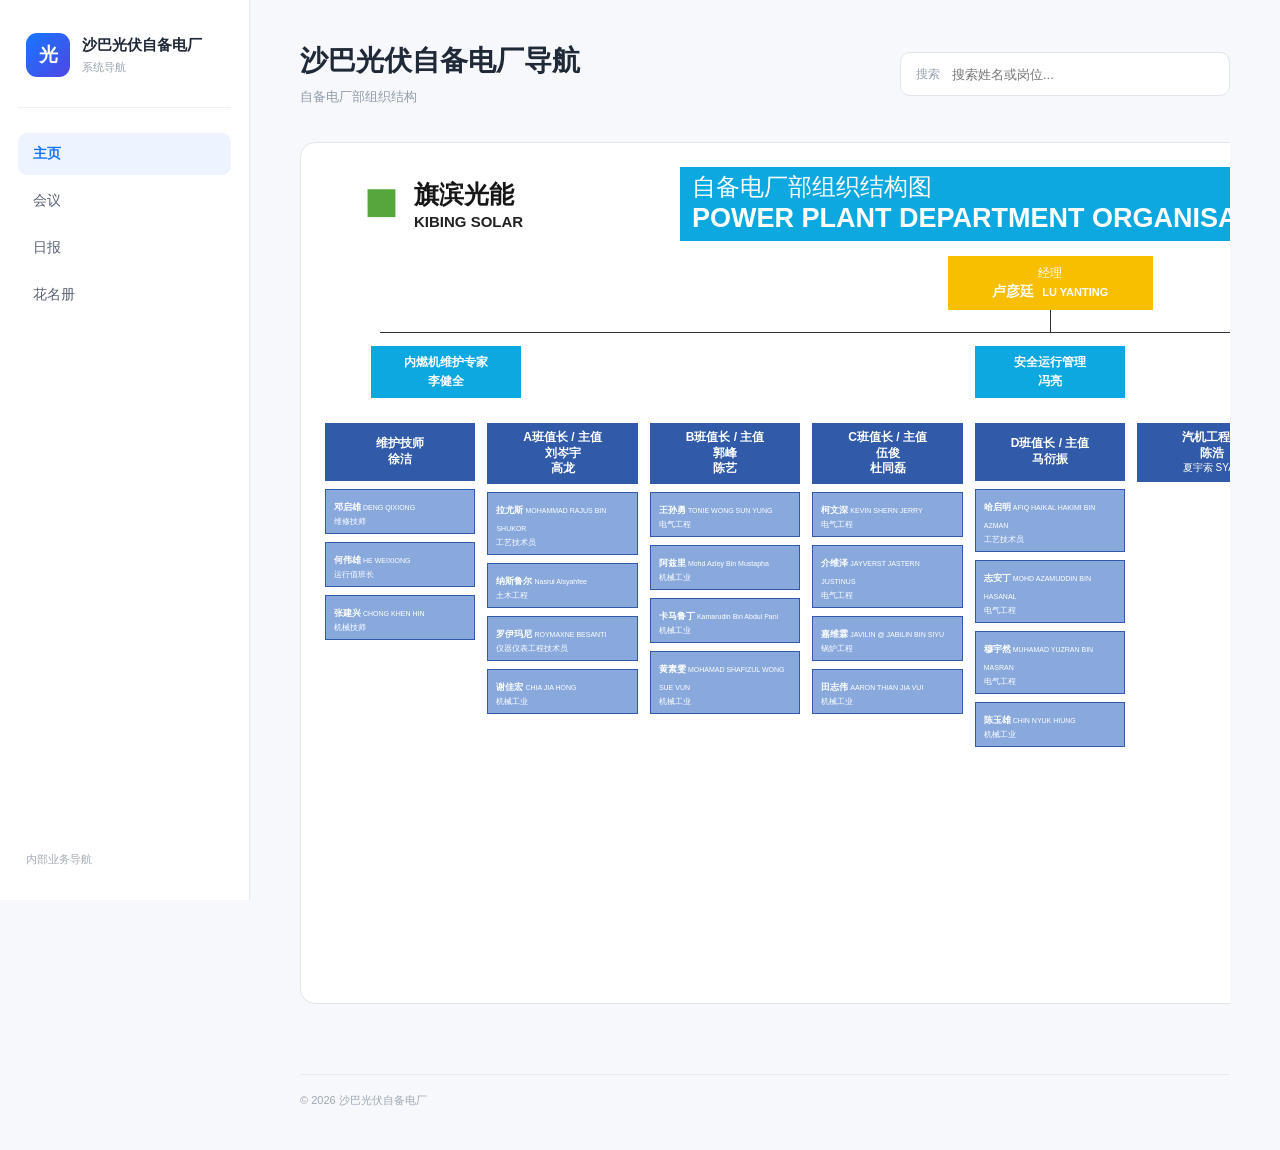
==== commit 3a6ebf40: "Add files via upload" ====
--- a/index.html
+++ b/index.html
@@ -1,1368 +1,885 @@
-<!DOCTYPE html>
-<html lang="zh-CN">
-
-<head>
-
-    <meta charset="UTF-8">
-
-    <meta
-        name="viewport"
-        content="width=device-width, initial-scale=1.0"
-    >
-
-    <title>沙巴光伏自备电厂导航</title>
-
-    <link
-        rel="stylesheet"
-        href="style.css?v=6"
-    >
-
-</head>
-
-
-<body>
-
-
-    <!-- =====================================
-         左侧导航
-    ====================================== -->
-
-    <aside class="sidebar">
-
-
-        <div class="brand">
-
-            <div class="brand-logo">
-                光
-            </div>
-
-            <div class="brand-text">
-
-                <h2>
-                    沙巴光伏自备电厂
-                </h2>
-
-                <p>
-                    系统导航
-                </p>
-
-            </div>
-
-        </div>
-
-
-
-        <nav class="menu">
-
-            <button
-                type="button"
-                class="menu-item active"
-                data-page="home"
-            >
-                主页
-            </button>
-
-
-            <button
-                type="button"
-                class="menu-item"
-                data-page="meeting"
-            >
-                会议
-            </button>
-
-
-            <button
-                type="button"
-                class="menu-item"
-                data-page="daily"
-            >
-                日报
-            </button>
-
-
-            <button
-                type="button"
-                class="menu-item"
-                data-page="roster"
-            >
-                花名册
-            </button>
-
-        </nav>
-
-
-
-        <div class="sidebar-footer">
-            内部业务导航
-        </div>
-
-
-    </aside>
-
-
-
-    <!-- =====================================
-         右边内容
-    ====================================== -->
-
-    <main class="main">
-
-
-        <!-- =====================================
-             顶部
-        ====================================== -->
-
-        <header class="topbar">
-
-            <div class="page-title">
-
-                <h1 id="page-title">
-                    沙巴光伏自备电厂导航
-                </h1>
-
-                <p id="page-subtitle">
-                    自备电厂部组织结构
-                </p>
-
-            </div>
-
-
-            <div class="search-box">
-
-                <span class="search-symbol">
-                    搜索
-                </span>
-
-                <input
-                    type="text"
-                    id="search"
-                    placeholder="搜索姓名或岗位..."
-                >
-
-            </div>
-
-        </header>
-
-
-
-        <!-- =====================================================
-             主页
-             完整组织架构
-        ====================================================== -->
-
-        <section
-            id="home-page"
-            class="page-section active-page"
-        >
-
-
-            <div class="org-scroll">
-
-                <div class="org-board">
-
-
-                    <!-- =====================================
-                         组织架构顶部
-                    ====================================== -->
-
-                    <div class="org-board-header">
-
-
-                        <div class="kibing-logo">
-
-                            <div class="kibing-mark">
-                                ◈
-                            </div>
-
-                            <div>
-
-                                <strong>
-                                    旗滨光能
-                                </strong>
-
-                                <span>
-                                    KIBING SOLAR
-                                </span>
-
-                            </div>
-
-                        </div>
-
-
-
-                        <div class="org-title-box">
-
-                            <div>
-                                自备电厂部组织结构图
-                            </div>
-
-                            <strong>
-                                POWER PLANT DEPARTMENT ORGANISATION CHART
-                            </strong>
-
-                        </div>
-
-
-                    </div>
-
-
-
-                    <!-- =====================================
-                         经理
-                    ====================================== -->
-
-                    <div class="director-row">
-
-                        <div class="director-card searchable">
-
-                            <span>
-                                经理
-                            </span>
-
-                            <strong>
-                                卢彦廷
-                            </strong>
-
-                            <small>
-                                LU YANTING
-                            </small>
-
-                        </div>
-
-                    </div>
-
-
-
-                    <!-- 经理下面竖线 -->
-
-                    <div class="director-line"></div>
-
-
-
-                    <!-- =====================================
-                         三个主要部门
-                    ====================================== -->
-
-                    <div class="main-branch-line"></div>
-
-
-                    <div class="main-branches">
-
-
-                        <div class="main-branch-card searchable">
-
-                            <span>
-                                内燃机维护专家
-                            </span>
-
-                            <strong>
-                                李健全
-                            </strong>
-
-                        </div>
-
-
-
-                        <div class="main-branch-card searchable">
-
-                            <span>
-                                安全运行管理
-                            </span>
-
-                            <strong>
-                                冯亮
-                            </strong>
-
-                        </div>
-
-
-
-                        <div class="main-branch-card searchable">
-
-                            <span>
-                                设备维护主任
-                            </span>
-
-                            <strong>
-                                樊军辉
-                            </strong>
-
-                        </div>
-
-
-                    </div>
-
-
-
-                    <!-- =====================================
-                         9 个岗位栏目
-                    ====================================== -->
-
-                    <div class="org-columns">
-
-
-                        <!-- =================================
-                             01 维护技师
-                        ================================== -->
-
-                        <div class="org-column">
-
-
-                            <div class="column-head searchable">
-
-                                <span>
-                                    维护技师
-                                </span>
-
-                                <strong>
-                                    徐洁
-                                </strong>
-
-                            </div>
-
-
-                            <div class="person-card searchable">
-
-                                <strong>
-                                    邓启雄
-                                </strong>
-
-                                <small>
-                                    DENG QIXIONG
-                                </small>
-
-                                <span>
-                                    维修技师
-                                </span>
-
-                            </div>
-
-
-                            <div class="person-card searchable">
-
-                                <strong>
-                                    何伟雄
-                                </strong>
-
-                                <small>
-                                    HE WEIXIONG
-                                </small>
-
-                                <span>
-                                    运行值班长
-                                </span>
-
-                            </div>
-
-
-                            <div class="person-card searchable">
-
-                                <strong>
-                                    张建兴
-                                </strong>
-
-                                <small>
-                                    CHONG KHEN HIN
-                                </small>
-
-                                <span>
-                                    机械技师
-                                </span>
-
-                            </div>
-
-
-                        </div>
-
-
-
-                        <!-- =================================
-                             02 A班
-                        ================================== -->
-
-                        <div class="org-column">
-
-
-                            <div class="column-head searchable">
-
-                                <span>
-                                    A班值长 / 主值
-                                </span>
-
-                                <strong>
-                                    刘岑宇
-                                </strong>
-
-                                <strong>
-                                    高龙
-                                </strong>
-
-                            </div>
-
-
-                            <div class="person-card searchable">
-
-                                <strong>
-                                    拉尤斯
-                                </strong>
-
-                                <small>
-                                    MOHAMMAD RAJUS BIN SHUKOR
-                                </small>
-
-                                <span>
-                                    工艺技术员
-                                </span>
-
-                            </div>
-
-
-                            <div class="person-card searchable">
-
-                                <strong>
-                                    纳斯鲁尔
-                                </strong>
-
-                                <small>
-                                    Nasrul Alsyahfee
-                                </small>
-
-                                <span>
-                                    土木工程
-                                </span>
-
-                            </div>
-
-
-                            <div class="person-card searchable">
-
-                                <strong>
-                                    罗伊玛尼
-                                </strong>
-
-                                <small>
-                                    ROYMAXNE BESANTI
-                                </small>
-
-                                <span>
-                                    仪器仪表工程技术员
-                                </span>
-
-                            </div>
-
-
-                            <div class="person-card searchable">
-
-                                <strong>
-                                    谢佳宏
-                                </strong>
-
-                                <small>
-                                    CHIA JIA HONG
-                                </small>
-
-                                <span>
-                                    机械工业
-                                </span>
-
-                            </div>
-
-
-                        </div>
-
-
-
-                        <!-- =================================
-                             03 B班
-                        ================================== -->
-
-                        <div class="org-column">
-
-
-                            <div class="column-head searchable">
-
-                                <span>
-                                    B班值长 / 主值
-                                </span>
-
-                                <strong>
-                                    郭峰
-                                </strong>
-
-                                <strong>
-                                    陈艺
-                                </strong>
-
-                            </div>
-
-
-                            <div class="person-card searchable">
-
-                                <strong>
-                                    王孙勇
-                                </strong>
-
-                                <small>
-                                    TONIE WONG SUN YUNG
-                                </small>
-
-                                <span>
-                                    电气工程
-                                </span>
-
-                            </div>
-
-
-                            <div class="person-card searchable">
-
-                                <strong>
-                                    阿兹里
-                                </strong>
-
-                                <small>
-                                    Mohd Azley Bin Mustapha
-                                </small>
-
-                                <span>
-                                    机械工业
-                                </span>
-
-                            </div>
-
-
-                            <div class="person-card searchable">
-
-                                <strong>
-                                    卡马鲁丁
-                                </strong>
-
-                                <small>
-                                    Kamarudin Bin Abdul Pani
-                                </small>
-
-                                <span>
-                                    机械工业
-                                </span>
-
-                            </div>
-
-
-                            <div class="person-card searchable">
-
-                                <strong>
-                                    黄素雯
-                                </strong>
-
-                                <small>
-                                    MOHAMAD SHAFIZUL WONG SUE VUN
-                                </small>
-
-                                <span>
-                                    机械工业
-                                </span>
-
-                            </div>
-
-
-                        </div>
-
-
-
-                        <!-- =================================
-                             04 C班
-                        ================================== -->
-
-                        <div class="org-column">
-
-
-                            <div class="column-head searchable">
-
-                                <span>
-                                    C班值长 / 主值
-                                </span>
-
-                                <strong>
-                                    伍俊
-                                </strong>
-
-                                <strong>
-                                    杜同磊
-                                </strong>
-
-                            </div>
-
-
-                            <div class="person-card searchable">
-
-                                <strong>
-                                    柯文深
-                                </strong>
-
-                                <small>
-                                    KEVIN SHERN JERRY
-                                </small>
-
-                                <span>
-                                    电气工程
-                                </span>
-
-                            </div>
-
-
-                            <div class="person-card searchable">
-
-                                <strong>
-                                    介维泽
-                                </strong>
-
-                                <small>
-                                    JAYVERST JASTERN JUSTINUS
-                                </small>
-
-                                <span>
-                                    电气工程
-                                </span>
-
-                            </div>
-
-
-                            <div class="person-card searchable">
-
-                                <strong>
-                                    嘉维霖
-                                </strong>
-
-                                <small>
-                                    JAVILIN @ JABILIN BIN SIYU
-                                </small>
-
-                                <span>
-                                    锅炉工程
-                                </span>
-
-                            </div>
-
-
-                            <div class="person-card searchable">
-
-                                <strong>
-                                    田志伟
-                                </strong>
-
-                                <small>
-                                    AARON THIAN JIA VUI
-                                </small>
-
-                                <span>
-                                    机械工业
-                                </span>
-
-                            </div>
-
-
-                        </div>
-
-
-
-                        <!-- =================================
-                             05 D班
-                        ================================== -->
-
-                        <div class="org-column">
-
-
-                            <div class="column-head searchable">
-
-                                <span>
-                                    D班值长 / 主值
-                                </span>
-
-                                <strong>
-                                    马衍振
-                                </strong>
-
-                            </div>
-
-
-                            <div class="person-card searchable">
-
-                                <strong>
-                                    哈启明
-                                </strong>
-
-                                <small>
-                                    AFIQ HAIKAL HAKIMI BIN AZMAN
-                                </small>
-
-                                <span>
-                                    工艺技术员
-                                </span>
-
-                            </div>
-
-
-                            <div class="person-card searchable">
-
-                                <strong>
-                                    志安丁
-                                </strong>
-
-                                <small>
-                                    MOHD AZAMUDDIN BIN HASANAL
-                                </small>
-
-                                <span>
-                                    电气工程
-                                </span>
-
-                            </div>
-
-
-                            <div class="person-card searchable">
-
-                                <strong>
-                                    穆宇然
-                                </strong>
-
-                                <small>
-                                    MUHAMAD YUZRAN BIN MASRAN
-                                </small>
-
-                                <span>
-                                    电气工程
-                                </span>
-
-                            </div>
-
-
-                            <div class="person-card searchable">
-
-                                <strong>
-                                    陈玉雄
-                                </strong>
-
-                                <small>
-                                    CHIN NYUK HIUNG
-                                </small>
-
-                                <span>
-                                    机械工业
-                                </span>
-
-                            </div>
-
-
-                        </div>
-
-
-
-                        <!-- =================================
-                             06 汽机工程师
-                        ================================== -->
-
-                        <div class="org-column">
-
-
-                            <div class="column-head searchable">
-
-                                <span>
-                                    汽机工程师
-                                </span>
-
-                                <strong>
-                                    陈浩
-                                </strong>
-
-                                <small>
-                                    夏宇索 SYAH
-                                </small>
-
-                            </div>
-
-
-                        </div>
-
-
-
-                        <!-- =================================
-                             07 电气工程师
-                        ================================== -->
-
-                        <div class="org-column">
-
-
-                            <div class="column-head searchable">
-
-                                <span>
-                                    电气工程师
-                                </span>
-
-                                <strong>
-                                    路永飞
-                                </strong>
-
-                            </div>
-
-
-                            <div class="person-card searchable">
-
-                                <strong>
-                                    史健伟
-                                </strong>
-
-                                <small>
-                                    CLEMENT SHIH CHEN VUI
-                                </small>
-
-                                <span>
-                                    电气工程
-                                </span>
-
-                            </div>
-
-
-                            <div class="person-card searchable">
-
-                                <strong>
-                                    思安
-                                </strong>
-
-                                <small>
-                                    SEBASTIAN LESLIE JOE
-                                </small>
-
-                                <span>
-                                    电气工程
-                                </span>
-
-                            </div>
-
-
-                            <div class="person-card searchable">
-
-                                <strong>
-                                    尼乔
-                                </strong>
-
-                                <small>
-                                    NEILTON JOEL VENEDDEY VENCENT
-                                </small>
-
-                                <span>
-                                    电气工程
-                                </span>
-
-                            </div>
-
-
-                            <div class="person-card searchable">
-
-                                <strong>
-                                    李英杰
-                                </strong>
-
-                                <small>
-                                    BRANDON LEE ING JAK
-                                </small>
-
-                                <span>
-                                    电气工程
-                                </span>
-
-                            </div>
-
-
-                            <div class="person-card searchable">
-
-                                <strong>
-                                    奈旻
-                                </strong>
-
-                                <small>
-                                    ABDUL NAIM BIN HENDRY
-                                </small>
-
-                                <span>
-                                    电气工程
-                                </span>
-
-                            </div>
-
-
-                            <div class="person-card searchable">
-
-                                <strong>
-                                    里祖安
-                                </strong>
-
-                                <small>
-                                    RIZUAN BIN AJAK
-                                </small>
-
-                                <span>
-                                    电气工程
-                                </span>
-
-                            </div>
-
-
-                        </div>
-
-
-
-                        <!-- =================================
-                             08 仪表工程师
-                        ================================== -->
-
-                        <div class="org-column">
-
-
-                            <div class="column-head searchable">
-
-                                <span>
-                                    仪表工程师
-                                </span>
-
-                                <strong>
-                                    路永飞
-                                </strong>
-
-                            </div>
-
-
-                            <div class="person-card searchable">
-
-                                <strong>
-                                    阿子湾
-                                </strong>
-
-                                <small>
-                                    AZIWAN BIN TAMIN
-                                </small>
-
-                                <span>
-                                    仪器仪表工程技术员
-                                </span>
-
-                            </div>
-
-
-                        </div>
-
-
-
-                        <!-- =================================
-                             09 设备维护
-                        ================================== -->
-
-                        <div class="org-column">
-
-
-                            <div class="column-head searchable">
-
-                                <span>
-                                    樊军辉（兼）
-                                </span>
-
-                            </div>
-
-
-                            <div class="person-card searchable">
-
-                                <strong>
-                                    佰瓦特
-                                </strong>
-
-                                <small>
-                                    BAIWAT WATSON BIN ELIN
-                                </small>
-
-                                <span>
-                                    电机械技师
-                                </span>
-
-                            </div>
-
-
-                            <div class="person-card searchable">
-
-                                <strong>
-                                    瑞安
-                                </strong>
-
-                                <small>
-                                    RYAN SCHILLARY LOBIUN
-                                </small>
-
-                                <span>
-                                    电厂机械工
-                                </span>
-
-                            </div>
-
-
-                            <div class="person-card searchable">
-
-                                <strong>
-                                    迈泽安
-                                </strong>
-
-                                <small>
-                                    MOHD MAIRZAM BIN YASIR
-                                </small>
-
-                                <span>
-                                    电厂机械工
-                                </span>
-
-                            </div>
-
-
-                            <div class="person-card searchable">
-
-                                <strong>
-                                    雷克斯
-                                </strong>
-
-                                <small>
-                                    LEX CORNARD LAWRENCE
-                                </small>
-
-                                <span>
-                                    电厂机械工
-                                </span>
-
-                            </div>
-
-
-                            <div class="person-card searchable">
-
-                                <strong>
-                                    林志梁
-                                </strong>
-
-                                <small>
-                                    LIM ZHI LIANG
-                                </small>
-
-                                <span>
-                                    电厂助理工程师
-                                </span>
-
-                            </div>
-
-
-                            <div class="person-card searchable">
-
-                                <strong>
-                                    张训豪
-                                </strong>
-
-                                <small>
-                                    CHONG SOON HAU
-                                </small>
-
-                                <span>
-                                    文员
-                                </span>
-
-                            </div>
-
-
-                            <div class="person-card searchable">
-
-                                <strong>
-                                    马哈迪
-                                </strong>
-
-                                <small>
-                                    MAHADHIR BIN ABD KARIM
-                                </small>
-
-                                <span>
-                                    机械工业
-                                </span>
-
-                            </div>
-
-
-                            <div class="person-card searchable">
-
-                                <strong>
-                                    尔钻夏
-                                </strong>
-
-                                <small>
-                                    MOHAMMAD ELZUANSYAH
-                                </small>
-
-                                <span>
-                                    机械工业
-                                </span>
-
-                            </div>
-
-
-                            <div class="person-card searchable">
-
-                                <strong>
-                                    安德仁
-                                </strong>
-
-                                <small>
-                                    ADRIAN FARHAN BIN FAIZAL
-                                </small>
-
-                                <span>
-                                    机械工业
-                                </span>
-
-                            </div>
-
-
-                        </div>
-
-
-                    </div>
-
-
-                </div>
-
-            </div>
-
-
-        </section>
-
-
-
-        <!-- =====================================================
-             会议
-        ====================================================== -->
-
-        <section
-            id="meeting-page"
-            class="page-section"
-        >
-
-
-            <div class="section-heading">
-
-                <h2>
-                    会议
-                </h2>
-
-                <p>
-                    会议相关业务快捷入口
-                </p>
-
-            </div>
-
-
-            <div class="link-grid">
-
-
-                <a
-                    href="https://rjpl4x6x1094.jp.larksuite.com/sheets/Nj8msYUuWhUPQwt4bBWjKUkJpRd"
-                    target="_blank"
-                    rel="noopener noreferrer"
-                    class="link-card searchable"
-                >
-
-                    <div class="card-content">
-
-                        <h3>
-                            月计划
-                        </h3>
-
-                        <p>
-                            月计划和周计划
-                        </p>
-
-                    </div>
-
-                    <div class="card-arrow">
-                        →
-                    </div>
-
-                </a>
-
-
-
-                <a
-                    href="https://www.larksuite.com/"
-                    target="_blank"
-                    rel="noopener noreferrer"
-                    class="link-card searchable"
-                >
-
-                    <div class="card-content">
-
-                        <h3>
-                            消缺单
-                        </h3>
-
-                        <p>
-                            消缺单
-                        </p>
-
-                    </div>
-
-                    <div class="card-arrow">
-                        →
-                    </div>
-
-                </a>
-
-
-
-                <a
-                    href="https://www.larksuite.com/"
-                    target="_blank"
-                    rel="noopener noreferrer"
-                    class="link-card searchable"
-                >
-
-                    <div class="card-content">
-
-                        <h3>
-                            会议纪要
-                        </h3>
-
-                        <p>
-                            查看及编辑会议纪要
-                        </p>
-
-                    </div>
-
-                    <div class="card-arrow">
-                        →
-                    </div>
-
-                </a>
-
-
-
-                <a
-                    href="https://www.larksuite.com/"
-                    target="_blank"
-                    rel="noopener noreferrer"
-                    class="link-card searchable"
-                >
-
-                    <div class="card-content">
-
-                        <h3>
-                            会议室预订
-                        </h3>
-
-                        <p>
-                            查看会议室并进行预订
-                        </p>
-
-                    </div>
-
-                    <div class="card-arrow">
-                        →
-                    </div>
-
-                </a>
-
-
-            </div>
-
-
-        </section>
-
-
-
-        <!-- =====================================================
-             日报
-        ====================================================== -->
-
-        <section
-            id="daily-page"
-            class="page-section"
-        >
-
-            <div class="section-heading">
-
-                <h2>
-                    日报
-                </h2>
-
-                <p>
-                    日报相关业务入口
-                </p>
-
-            </div>
-
-
-            <div class="empty-panel">
-
-                <strong>
-                    日报
-                </strong>
-
-                <p>
-                    日报内容暂未添加。
-                </p>
-
-            </div>
-
-        </section>
-
-
-
-        <!-- =====================================================
-             花名册
-        ====================================================== -->
-
-        <section
-            id="roster-page"
-            class="page-section"
-        >
-
-            <div class="section-heading">
-
-                <h2>
-                    花名册
-                </h2>
-
-                <p>
-                    部门人员信息
-                </p>
-
-            </div>
-
-
-            <div class="empty-panel">
-
-                <strong>
-                    花名册
-                </strong>
-
-                <p>
-                    花名册内容暂未添加。
-                </p>
-
-            </div>
-
-        </section>
-
-
-
-        <footer>
-            © 2026 沙巴光伏自备电厂
-        </footer>
-
-
-    </main>
-
-
-    <script src="script.js?v=6"></script>
-
-
-</body>
-
-</html>
+<!DOCTYPE html>
+<html lang="zh-CN">
+
+<head>
+    <meta charset="UTF-8">
+    <meta name="viewport" content="width=device-width, initial-scale=1.0">
+    <title>沙巴光伏自备电厂导航</title>
+    <link rel="stylesheet" href="style.css?v=8">
+</head>
+
+<body>
+
+    <aside class="sidebar">
+        <div class="brand">
+            <div class="brand-logo">光</div>
+            <div class="brand-text">
+                <h2>沙巴光伏自备电厂</h2>
+                <p>系统导航</p>
+            </div>
+        </div>
+
+        <nav class="menu">
+            <button type="button" class="menu-item active" data-page="home">主页</button>
+            <button type="button" class="menu-item" data-page="meeting">会议</button>
+            <button type="button" class="menu-item" data-page="daily">日报</button>
+            <button type="button" class="menu-item" data-page="roster">花名册</button>
+        </nav>
+
+        <div class="sidebar-footer">内部业务导航</div>
+    </aside>
+
+    <main class="main">
+
+        <header class="topbar">
+            <div class="page-title">
+                <h1 id="page-title">沙巴光伏自备电厂导航</h1>
+                <p id="page-subtitle">自备电厂部组织结构</p>
+            </div>
+
+            <div class="search-box">
+                <span class="search-symbol">搜索</span>
+                <input type="text" id="search" placeholder="搜索姓名或岗位...">
+            </div>
+        </header>
+
+        <!-- ===================== 主页：组织架构 ===================== -->
+        <section id="home-page" class="page-section active-page">
+
+            <div class="org-scroll">
+                <div class="org-board">
+
+                    <div class="org-board-header">
+                        <div class="kibing-logo">
+                            <div class="kibing-mark">◆</div>
+                            <div>
+                                <strong>旗滨光能</strong>
+                                <span>KIBING SOLAR</span>
+                            </div>
+                        </div>
+
+                        <div class="org-title-box">
+                            <div>自备电厂部组织结构图</div>
+                            <strong>POWER PLANT DEPARTMENT ORGANISATION CHART</strong>
+                        </div>
+                    </div>
+
+                    <div class="director-row">
+                        <div class="director-card searchable">
+                            <span>经理</span>
+                            <strong>卢彦廷</strong>
+                            <small>LU YANTING</small>
+                        </div>
+                    </div>
+
+                    <div class="director-line"></div>
+                    <div class="main-branch-line"></div>
+
+                    <div class="main-branches">
+                        <div class="main-branch-card searchable">
+                            <span>内燃机维护专家</span>
+                            <strong>李健全</strong>
+                        </div>
+
+                        <div class="main-branch-card searchable">
+                            <span>安全运行管理</span>
+                            <strong>冯亮</strong>
+                        </div>
+
+                        <div class="main-branch-card searchable">
+                            <span>设备维护主任</span>
+                            <strong>樊军辉</strong>
+                        </div>
+                    </div>
+
+                    <div class="org-columns">
+
+                        <div class="org-column">
+                            <div class="column-head searchable">
+                                <span>维护技师</span>
+                                <strong>徐洁</strong>
+                            </div>
+                            <div class="person-card searchable"><strong>邓启雄</strong><small>DENG QIXIONG</small><span>维修技师</span></div>
+                            <div class="person-card searchable"><strong>何伟雄</strong><small>HE WEIXIONG</small><span>运行值班长</span></div>
+                            <div class="person-card searchable"><strong>张建兴</strong><small>CHONG KHEN HIN</small><span>机械技师</span></div>
+                        </div>
+
+                        <div class="org-column">
+                            <div class="column-head searchable"><span>A班值长 / 主值</span><strong>刘岑宇</strong><strong>高龙</strong></div>
+                            <div class="person-card searchable"><strong>拉尤斯</strong><small>MOHAMMAD RAJUS BIN SHUKOR</small><span>工艺技术员</span></div>
+                            <div class="person-card searchable"><strong>纳斯鲁尔</strong><small>Nasrul Alsyahfee</small><span>土木工程</span></div>
+                            <div class="person-card searchable"><strong>罗伊玛尼</strong><small>ROYMAXNE BESANTI</small><span>仪器仪表工程技术员</span></div>
+                            <div class="person-card searchable"><strong>谢佳宏</strong><small>CHIA JIA HONG</small><span>机械工业</span></div>
+                        </div>
+
+                        <div class="org-column">
+                            <div class="column-head searchable"><span>B班值长 / 主值</span><strong>郭峰</strong><strong>陈艺</strong></div>
+                            <div class="person-card searchable"><strong>王孙勇</strong><small>TONIE WONG SUN YUNG</small><span>电气工程</span></div>
+                            <div class="person-card searchable"><strong>阿兹里</strong><small>Mohd Azley Bin Mustapha</small><span>机械工业</span></div>
+                            <div class="person-card searchable"><strong>卡马鲁丁</strong><small>Kamarudin Bin Abdul Pani</small><span>机械工业</span></div>
+                            <div class="person-card searchable"><strong>黄素雯</strong><small>MOHAMAD SHAFIZUL WONG SUE VUN</small><span>机械工业</span></div>
+                        </div>
+
+                        <div class="org-column">
+                            <div class="column-head searchable"><span>C班值长 / 主值</span><strong>伍俊</strong><strong>杜同磊</strong></div>
+                            <div class="person-card searchable"><strong>柯文深</strong><small>KEVIN SHERN JERRY</small><span>电气工程</span></div>
+                            <div class="person-card searchable"><strong>介维泽</strong><small>JAYVERST JASTERN JUSTINUS</small><span>电气工程</span></div>
+                            <div class="person-card searchable"><strong>嘉维霖</strong><small>JAVILIN @ JABILIN BIN SIYU</small><span>锅炉工程</span></div>
+                            <div class="person-card searchable"><strong>田志伟</strong><small>AARON THIAN JIA VUI</small><span>机械工业</span></div>
+                        </div>
+
+                        <div class="org-column">
+                            <div class="column-head searchable"><span>D班值长 / 主值</span><strong>马衍振</strong></div>
+                            <div class="person-card searchable"><strong>哈启明</strong><small>AFIQ HAIKAL HAKIMI BIN AZMAN</small><span>工艺技术员</span></div>
+                            <div class="person-card searchable"><strong>志安丁</strong><small>MOHD AZAMUDDIN BIN HASANAL</small><span>电气工程</span></div>
+                            <div class="person-card searchable"><strong>穆宇然</strong><small>MUHAMAD YUZRAN BIN MASRAN</small><span>电气工程</span></div>
+                            <div class="person-card searchable"><strong>陈玉雄</strong><small>CHIN NYUK HIUNG</small><span>机械工业</span></div>
+                        </div>
+
+                        <div class="org-column">
+                            <div class="column-head searchable"><span>汽机工程师</span><strong>陈浩</strong><small>夏宇索 SYAH</small></div>
+                        </div>
+
+                        <div class="org-column">
+                            <div class="column-head searchable"><span>电气工程师</span><strong>路永飞</strong></div>
+                            <div class="person-card searchable"><strong>史健伟</strong><small>CLEMENT SHIH CHEN VUI</small><span>电气工程</span></div>
+                            <div class="person-card searchable"><strong>思安</strong><small>SEBASTIAN LESLIE JOE</small><span>电气工程</span></div>
+                            <div class="person-card searchable"><strong>尼乔</strong><small>NEILTON JOEL VENEDDEY VENCENT</small><span>电气工程</span></div>
+                            <div class="person-card searchable"><strong>李英杰</strong><small>BRANDON LEE ING JAK</small><span>电气工程</span></div>
+                            <div class="person-card searchable"><strong>奈旻</strong><small>ABDUL NAIM BIN HENDRY</small><span>电气工程</span></div>
+                            <div class="person-card searchable"><strong>里祖安</strong><small>RIZUAN BIN AJAK</small><span>电气工程</span></div>
+                        </div>
+
+                        <div class="org-column">
+                            <div class="column-head searchable"><span>仪表工程师</span><strong>路永飞</strong></div>
+                            <div class="person-card searchable"><strong>阿子湾</strong><small>AZIWAN BIN TAMIN</small><span>仪器仪表工程技术员</span></div>
+                        </div>
+
+                        <div class="org-column">
+                            <div class="column-head searchable"><span>樊军辉（兼）</span></div>
+                            <div class="person-card searchable"><strong>佰瓦特</strong><small>BAIWAT WATSON BIN ELIN</small><span>电机械技师</span></div>
+                            <div class="person-card searchable"><strong>瑞安</strong><small>RYAN SCHILLARY LOBIUN</small><span>电厂机械工</span></div>
+                            <div class="person-card searchable"><strong>迈泽安</strong><small>MOHD MAIRZAM BIN YASIR</small><span>电厂机械工</span></div>
+                            <div class="person-card searchable"><strong>雷克斯</strong><small>LEX CORNARD LAWRENCE</small><span>电厂机械工</span></div>
+                            <div class="person-card searchable"><strong>林志梁</strong><small>LIM ZHI LIANG</small><span>电厂助理工程师</span></div>
+                            <div class="person-card searchable"><strong>张训豪</strong><small>CHONG SOON HAU</small><span>文员</span></div>
+                            <div class="person-card searchable"><strong>马哈迪</strong><small>MAHADHIR BIN ABD KARIM</small><span>机械工业</span></div>
+                            <div class="person-card searchable"><strong>尔钻夏</strong><small>MOHAMMAD ELZUANSYAH</small><span>机械工业</span></div>
+                            <div class="person-card searchable"><strong>安德仁</strong><small>ADRIAN FARHAN BIN FAIZAL</small><span>机械工业</span></div>
+                        </div>
+
+                    </div>
+                </div>
+            </div>
+
+        </section>
+
+        <!-- ===================== 会议 ===================== -->
+        <section id="meeting-page" class="page-section">
+
+            <div class="section-heading">
+                <h2>会议</h2>
+                <p>会议相关业务快捷入口</p>
+            </div>
+
+            <div class="link-grid">
+
+                <a href="https://rjpl4x6x1094.jp.larksuite.com/sheets/Nj8msYUuWhUPQwt4bBWjKUkJpRd"
+                   target="_blank" rel="noopener noreferrer" class="link-card searchable">
+                    <div class="card-content">
+                        <h3>月计划</h3>
+                        <p>月计划和周计划</p>
+                    </div>
+                    <div class="card-arrow">→</div>
+                </a>
+
+                <a href="https://www.larksuite.com/" target="_blank"
+                   rel="noopener noreferrer" class="link-card searchable">
+                    <div class="card-content">
+                        <h3>消缺单</h3>
+                        <p>消缺单</p>
+                    </div>
+                    <div class="card-arrow">→</div>
+                </a>
+
+                <a href="https://www.larksuite.com/" target="_blank"
+                   rel="noopener noreferrer" class="link-card searchable">
+                    <div class="card-content">
+                        <h3>会议纪要</h3>
+                        <p>查看及编辑会议纪要</p>
+                    </div>
+                    <div class="card-arrow">→</div>
+                </a>
+
+                <a href="https://www.larksuite.com/" target="_blank"
+                   rel="noopener noreferrer" class="link-card searchable">
+                    <div class="card-content">
+                        <h3>会议室预订</h3>
+                        <p>查看会议室并进行预订</p>
+                    </div>
+                    <div class="card-arrow">→</div>
+                </a>
+
+            </div>
+        </section>
+
+        <!-- ===================== 日报 ===================== -->
+        <section id="daily-page" class="page-section">
+            <div class="section-heading">
+                <h2>日报</h2>
+                <p>日报相关业务入口</p>
+            </div>
+
+            <div class="empty-panel">
+                <strong>日报</strong>
+                <p>日报内容暂未添加。</p>
+            </div>
+        </section>
+
+        <!-- ===================== 花名册 ===================== -->
+        <section id="roster-page" class="page-section">
+
+            <div class="section-heading roster-heading">
+                <div>
+                    <h2>自备电厂部总名册</h2>
+                    <p>数据来源：你上传的《自备电厂总名册》工作表</p>
+                </div>
+                <div class="roster-result-count">
+                    显示 <strong id="visible-count">50</strong> / 50 人
+                </div>
+            </div>
+
+            <div class="roster-summary">
+                <div class="summary-card">
+                    <span>总人数</span>
+                    <strong>50</strong>
+                </div>
+                <div class="summary-card">
+                    <span>管理</span>
+                    <strong>4</strong>
+                </div>
+                <div class="summary-card">
+                    <span>运行</span>
+                    <strong>25</strong>
+                </div>
+                <div class="summary-card">
+                    <span>维护</span>
+                    <strong>21</strong>
+                </div>
+                <div class="summary-card">
+                    <span>正式</span>
+                    <strong>9</strong>
+                </div>
+                <div class="summary-card">
+                    <span>试用</span>
+                    <strong>39</strong>
+                </div>
+                <div class="summary-card">
+                    <span>离职</span>
+                    <strong>2</strong>
+                </div>
+            </div>
+
+            <div class="roster-controls">
+                <div class="filter-group">
+                    <span class="filter-label">类别</span>
+                    <button type="button" class="filter-btn active" data-category-filter="全部">全部</button>
+                    <button type="button" class="filter-btn" data-category-filter="管理">管理</button>
+                    <button type="button" class="filter-btn" data-category-filter="运行">运行</button>
+                    <button type="button" class="filter-btn" data-category-filter="维护">维护</button>
+                </div>
+
+                <div class="filter-group">
+                    <span class="filter-label">状态</span>
+                    <button type="button" class="filter-btn active" data-status-filter="全部">全部</button>
+                    <button type="button" class="filter-btn" data-status-filter="正式">正式</button>
+                    <button type="button" class="filter-btn" data-status-filter="试用">试用</button>
+                    <button type="button" class="filter-btn" data-status-filter="离职">离职</button>
+                </div>
+            </div>
+
+            <div class="privacy-note">
+                网页版显示工号、姓名、类别、岗位、职衔和人员状态。手机号、入职日期及照片暂未放到网页中。
+            </div>
+
+            <div class="roster-table-wrap">
+                <table class="roster-table">
+                    <thead>
+                        <tr>
+                            <th class="col-no">序号</th>
+                            <th class="col-id">工号</th>
+                            <th>姓名</th>
+                            <th>类别</th>
+                            <th>岗位</th>
+                            <th>职衔</th>
+                            <th>状态</th>
+                        </tr>
+                    </thead>
+                    <tbody id="roster-body">
+                        
+        <tr class="roster-row searchable" data-category="管理" data-status="正式">
+            <td class="col-no">1</td>
+            <td class="col-id">L30033</td>
+            <td class="roster-name">卢彦廷 LU YANTING</td>
+            <td><span class="category-tag cat-management">管理</span></td>
+            <td class="roster-position">自备电厂部经理 POWER PLANT MANAGER</td>
+            <td>经理</td>
+            <td><span class="status-tag status-official">正式</span></td>
+        </tr>
+    
+
+        <tr class="roster-row searchable" data-category="维护" data-status="正式">
+            <td class="col-no">2</td>
+            <td class="col-id">L30056</td>
+            <td class="roster-name">樊军辉 FAN JUNHUI</td>
+            <td><span class="category-tag cat-maintenance">维护</span></td>
+            <td class="roster-position">电厂设备主任 POWER PLANT FACILITY MANAGER</td>
+            <td>主任</td>
+            <td><span class="status-tag status-official">正式</span></td>
+        </tr>
+    
+
+        <tr class="roster-row searchable" data-category="维护" data-status="正式">
+            <td class="col-no">3</td>
+            <td class="col-id">M40898</td>
+            <td class="roster-name">佰瓦特 BAIWAT WATSON BIN ELIN</td>
+            <td><span class="category-tag cat-maintenance">维护</span></td>
+            <td class="roster-position">机械技师 MECHANICAL TECHNICIAN II</td>
+            <td>技术员</td>
+            <td><span class="status-tag status-official">正式</span></td>
+        </tr>
+    
+
+        <tr class="roster-row searchable" data-category="维护" data-status="正式">
+            <td class="col-no">4</td>
+            <td class="col-id">M41853</td>
+            <td class="roster-name">史健伟 CLEMENT SHIH CHEN VUI</td>
+            <td><span class="category-tag cat-maintenance">维护</span></td>
+            <td class="roster-position">电厂助理工程师. POWER PLANT ASSISTANT ENGINEER</td>
+            <td>助理工程师</td>
+            <td><span class="status-tag status-official">正式</span></td>
+        </tr>
+    
+
+        <tr class="roster-row searchable" data-category="维护" data-status="正式">
+            <td class="col-no">5</td>
+            <td class="col-id">M42192</td>
+            <td class="roster-name">阿子湾 AZIWAN BIN TAMIN</td>
+            <td><span class="category-tag cat-maintenance">维护</span></td>
+            <td class="roster-position">机械技师 MECHANICAL TECHNICIAN II</td>
+            <td>技术员</td>
+            <td><span class="status-tag status-official">正式</span></td>
+        </tr>
+    
+
+        <tr class="roster-row searchable" data-category="维护" data-status="正式">
+            <td class="col-no">6</td>
+            <td class="col-id">M42808</td>
+            <td class="roster-name">张建兴 CHONG KHEN HIN</td>
+            <td><span class="category-tag cat-maintenance">维护</span></td>
+            <td class="roster-position">机械技师 MECHANICAL TECHNICIAN II</td>
+            <td>技术员</td>
+            <td><span class="status-tag status-official">正式</span></td>
+        </tr>
+    
+
+        <tr class="roster-row searchable" data-category="管理" data-status="试用">
+            <td class="col-no">7</td>
+            <td class="col-id">M44491</td>
+            <td class="roster-name">李建全 LI JIANQUAN</td>
+            <td><span class="category-tag cat-management">管理</span></td>
+            <td class="roster-position">双内燃机主任工程师 Chief Engineer, Dual Internal Combustion Engines</td>
+            <td>主任工程师</td>
+            <td><span class="status-tag status-probation">试用</span></td>
+        </tr>
+    
+
+        <tr class="roster-row searchable" data-category="维护" data-status="试用">
+            <td class="col-no">8</td>
+            <td class="col-id">M44860</td>
+            <td class="roster-name">思安 SEBASTIAN LESLIE JOE</td>
+            <td><span class="category-tag cat-maintenance">维护</span></td>
+            <td class="roster-position">电厂电工 POWER PLANT ELECTRICAL TECHNICIAN</td>
+            <td>技术员</td>
+            <td><span class="status-tag status-probation">试用</span></td>
+        </tr>
+    
+
+        <tr class="roster-row searchable" data-category="维护" data-status="离职">
+            <td class="col-no">9</td>
+            <td class="col-id">M44859</td>
+            <td class="roster-name">马哈迪 MAHADHIR BIN ABD KARIM</td>
+            <td><span class="category-tag cat-maintenance">维护</span></td>
+            <td class="roster-position">电厂机械工 POWER PLANT MECHANICAL TECHNICIAN</td>
+            <td>技术员</td>
+            <td><span class="status-tag status-left">离职</span></td>
+        </tr>
+    
+
+        <tr class="roster-row searchable" data-category="维护" data-status="试用">
+            <td class="col-no">10</td>
+            <td class="col-id">M44884</td>
+            <td class="roster-name">尼乔 NEILTON JOEL VENEDDEY VENCENT</td>
+            <td><span class="category-tag cat-maintenance">维护</span></td>
+            <td class="roster-position">电厂电工 POWER PLANT ELECTRICAL TECHNICIAN</td>
+            <td>技术员</td>
+            <td><span class="status-tag status-probation">试用</span></td>
+        </tr>
+    
+
+        <tr class="roster-row searchable" data-category="管理" data-status="试用">
+            <td class="col-no">11</td>
+            <td class="col-id">M44903</td>
+            <td class="roster-name">冯亮 FENG LIANG</td>
+            <td><span class="category-tag cat-management">管理</span></td>
+            <td class="roster-position">双内燃机主任工程师 Chief Engineer, Dual Internal Combustion Engines</td>
+            <td>主任工程师</td>
+            <td><span class="status-tag status-probation">试用</span></td>
+        </tr>
+    
+
+        <tr class="roster-row searchable" data-category="管理" data-status="试用">
+            <td class="col-no">12</td>
+            <td class="col-id">M45040</td>
+            <td class="roster-name">路永飞 LU YUNGFEI</td>
+            <td><span class="category-tag cat-management">管理</span></td>
+            <td class="roster-position">电仪资深技师 SENIOR E&amp;I TECHNICIAN</td>
+            <td>主任工程师</td>
+            <td><span class="status-tag status-probation">试用</span></td>
+        </tr>
+    
+
+        <tr class="roster-row searchable" data-category="运行" data-status="试用">
+            <td class="col-no">13</td>
+            <td class="col-id">M44915</td>
+            <td class="roster-name">柯文深 KEVIN SHERN JERRY</td>
+            <td><span class="category-tag cat-operation">运行</span></td>
+            <td class="roster-position">电厂巡检员 POWER PLANT PATROL INSPECTOR</td>
+            <td>技术员</td>
+            <td><span class="status-tag status-probation">试用</span></td>
+        </tr>
+    
+
+        <tr class="roster-row searchable" data-category="维护" data-status="试用">
+            <td class="col-no">14</td>
+            <td class="col-id">M44912</td>
+            <td class="roster-name">尔钻夏 MOHAMMAD ELZUANSYAH</td>
+            <td><span class="category-tag cat-maintenance">维护</span></td>
+            <td class="roster-position">电厂机械工 POWER PLANT MECHANICAL TECHNICIAN</td>
+            <td>技术员</td>
+            <td><span class="status-tag status-probation">试用</span></td>
+        </tr>
+    
+
+        <tr class="roster-row searchable" data-category="运行" data-status="试用">
+            <td class="col-no">15</td>
+            <td class="col-id">M44913</td>
+            <td class="roster-name">穆宇然 MUHAMAD YUZRAN BIN MASRAN</td>
+            <td><span class="category-tag cat-operation">运行</span></td>
+            <td class="roster-position">电厂巡检员 POWER PLANT PATROL INSPECTOR</td>
+            <td>技术员</td>
+            <td><span class="status-tag status-probation">试用</span></td>
+        </tr>
+    
+
+        <tr class="roster-row searchable" data-category="维护" data-status="试用">
+            <td class="col-no">16</td>
+            <td class="col-id">M44914</td>
+            <td class="roster-name">李英杰 BRANDON LEE ING JAK</td>
+            <td><span class="category-tag cat-maintenance">维护</span></td>
+            <td class="roster-position">电厂电工 POWER PLANT ELECTRICAL TECHNICIAN</td>
+            <td>技术员</td>
+            <td><span class="status-tag status-probation">试用</span></td>
+        </tr>
+    
+
+        <tr class="roster-row searchable" data-category="运行" data-status="试用">
+            <td class="col-no">17</td>
+            <td class="col-id">M42086</td>
+            <td class="roster-name">罗伊玛尼 ROYMAXNE BESANTI</td>
+            <td><span class="category-tag cat-operation">运行</span></td>
+            <td class="roster-position">电厂巡检员 POWER PLANT PATROL INSPECTOR</td>
+            <td>技术员</td>
+            <td><span class="status-tag status-probation">试用</span></td>
+        </tr>
+    
+
+        <tr class="roster-row searchable" data-category="维护" data-status="试用">
+            <td class="col-no">18</td>
+            <td class="col-id">M44918</td>
+            <td class="roster-name">奈旻 ABDUL NA IM BIN HENDRY</td>
+            <td><span class="category-tag cat-maintenance">维护</span></td>
+            <td class="roster-position">电厂电工 POWER PLANT ELECTRICAL TECHNICIAN</td>
+            <td>技术员</td>
+            <td><span class="status-tag status-probation">试用</span></td>
+        </tr>
+    
+
+        <tr class="roster-row searchable" data-category="运行" data-status="试用">
+            <td class="col-no">19</td>
+            <td class="col-id">M44935</td>
+            <td class="roster-name">哈启明 AFIQ HAIKAL HAKIMI BIN AZMAN</td>
+            <td><span class="category-tag cat-operation">运行</span></td>
+            <td class="roster-position">电厂巡检员 POWER PLANT PATROL INSPECTOR</td>
+            <td>技术员</td>
+            <td><span class="status-tag status-probation">试用</span></td>
+        </tr>
+    
+
+        <tr class="roster-row searchable" data-category="运行" data-status="试用">
+            <td class="col-no">20</td>
+            <td class="col-id">M44909</td>
+            <td class="roster-name">刘岑宇 LIU CENYU</td>
+            <td><span class="category-tag cat-operation">运行</span></td>
+            <td class="roster-position">运行值班长 OPERATION SHIFT SUPERVISOR</td>
+            <td>工程师</td>
+            <td><span class="status-tag status-probation">试用</span></td>
+        </tr>
+    
+
+        <tr class="roster-row searchable" data-category="运行" data-status="试用">
+            <td class="col-no">21</td>
+            <td class="col-id">M44938</td>
+            <td class="roster-name">王孙勇 TONIE WONG SUN YUNG</td>
+            <td><span class="category-tag cat-operation">运行</span></td>
+            <td class="roster-position">电厂巡检员 POWER PLANT PATROL INSPECTOR</td>
+            <td>技术员</td>
+            <td><span class="status-tag status-probation">试用</span></td>
+        </tr>
+    
+
+        <tr class="roster-row searchable" data-category="运行" data-status="试用">
+            <td class="col-no">22</td>
+            <td class="col-id">M44942</td>
+            <td class="roster-name">志安丁 MOHD AZAMUDDIN BIN HASANAL</td>
+            <td><span class="category-tag cat-operation">运行</span></td>
+            <td class="roster-position">电厂巡检员 POWER PLANT PATROL INSPECTOR</td>
+            <td>技术员</td>
+            <td><span class="status-tag status-probation">试用</span></td>
+        </tr>
+    
+
+        <tr class="roster-row searchable" data-category="维护" data-status="试用">
+            <td class="col-no">23</td>
+            <td class="col-id">M44939</td>
+            <td class="roster-name">安德仁 ADRIAN FARHAN BIN FAIZAL</td>
+            <td><span class="category-tag cat-maintenance">维护</span></td>
+            <td class="roster-position">电厂机械工 POWER PLANT MECHANICAL TECHNICIAN</td>
+            <td>技术员</td>
+            <td><span class="status-tag status-probation">试用</span></td>
+        </tr>
+    
+
+        <tr class="roster-row searchable" data-category="运行" data-status="试用">
+            <td class="col-no">24</td>
+            <td class="col-id">M44937</td>
+            <td class="roster-name">介维泽 JAYVERST JASTERN JUSTINUS</td>
+            <td><span class="category-tag cat-operation">运行</span></td>
+            <td class="roster-position">电厂巡检员 POWER PLANT PATROL INSPECTOR</td>
+            <td>技术员</td>
+            <td><span class="status-tag status-probation">试用</span></td>
+        </tr>
+    
+
+        <tr class="roster-row searchable" data-category="运行" data-status="试用">
+            <td class="col-no">25</td>
+            <td class="col-id">M42720</td>
+            <td class="roster-name">拉尤斯 MOHAMMAD RAJUS BIN SHUKOR</td>
+            <td><span class="category-tag cat-operation">运行</span></td>
+            <td class="roster-position">电厂巡检员 POWER PLANT PATROL INSPECTOR</td>
+            <td>技术员</td>
+            <td><span class="status-tag status-probation">试用</span></td>
+        </tr>
+    
+
+        <tr class="roster-row searchable" data-category="维护" data-status="试用">
+            <td class="col-no">26</td>
+            <td class="col-id">M44992</td>
+            <td class="roster-name">瑞安 RYAN SCHILLARY LOBIUN</td>
+            <td><span class="category-tag cat-maintenance">维护</span></td>
+            <td class="roster-position">电厂机械工 POWER PLANT MECHANICAL TECHNICIAN</td>
+            <td>技术员</td>
+            <td><span class="status-tag status-probation">试用</span></td>
+        </tr>
+    
+
+        <tr class="roster-row searchable" data-category="运行" data-status="正式">
+            <td class="col-no">27</td>
+            <td class="col-id">M42779</td>
+            <td class="roster-name">纳斯鲁尔 Nasrul Alsyahfee</td>
+            <td><span class="category-tag cat-operation">运行</span></td>
+            <td class="roster-position">电厂巡检员 POWER PLANT PATROL INSPECTOR</td>
+            <td>技术员</td>
+            <td><span class="status-tag status-official">正式</span></td>
+        </tr>
+    
+
+        <tr class="roster-row searchable" data-category="运行" data-status="正式">
+            <td class="col-no">28</td>
+            <td class="col-id">M40253</td>
+            <td class="roster-name">阿兹里 Mohd Azley Bin Mustapha</td>
+            <td><span class="category-tag cat-operation">运行</span></td>
+            <td class="roster-position">电厂巡检员 POWER PLANT PATROL INSPECTOR</td>
+            <td>技术员</td>
+            <td><span class="status-tag status-official">正式</span></td>
+        </tr>
+    
+
+        <tr class="roster-row searchable" data-category="运行" data-status="正式">
+            <td class="col-no">29</td>
+            <td class="col-id">M42141</td>
+            <td class="roster-name">卡马鲁丁 Kamarudin Bin Abdul Pani</td>
+            <td><span class="category-tag cat-operation">运行</span></td>
+            <td class="roster-position">电厂巡检员 POWER PLANT PATROL INSPECTOR</td>
+            <td>技术员</td>
+            <td><span class="status-tag status-official">正式</span></td>
+        </tr>
+    
+
+        <tr class="roster-row searchable" data-category="维护" data-status="离职">
+            <td class="col-no">30</td>
+            <td class="col-id">M45041</td>
+            <td class="roster-name">里祖安 Rizuan Bin Ajak</td>
+            <td><span class="category-tag cat-maintenance">维护</span></td>
+            <td class="roster-position">电厂电工 POWER PLANT ELECTRICAL TECHNICIAN</td>
+            <td>技术员</td>
+            <td><span class="status-tag status-left">离职</span></td>
+        </tr>
+    
+
+        <tr class="roster-row searchable" data-category="运行" data-status="试用">
+            <td class="col-no">31</td>
+            <td class="col-id">M45055</td>
+            <td class="roster-name">夏宇索 MOHAMMAD SYAH YUSSOF</td>
+            <td><span class="category-tag cat-operation">运行</span></td>
+            <td class="roster-position">余热发电工程师 STEAM ENGINEER</td>
+            <td>工程师</td>
+            <td><span class="status-tag status-probation">试用</span></td>
+        </tr>
+    
+
+        <tr class="roster-row searchable" data-category="运行" data-status="试用">
+            <td class="col-no">32</td>
+            <td class="col-id">M45065</td>
+            <td class="roster-name">嘉维霖 JAVILIN @ JABILIN BIN SIYU</td>
+            <td><span class="category-tag cat-operation">运行</span></td>
+            <td class="roster-position">锅炉工 BOILERMAN</td>
+            <td>技术员</td>
+            <td><span class="status-tag status-probation">试用</span></td>
+        </tr>
+    
+
+        <tr class="roster-row searchable" data-category="维护" data-status="试用">
+            <td class="col-no">33</td>
+            <td class="col-id">M45094</td>
+            <td class="roster-name">雷克斯 LEX CORNARD LAWRENCE</td>
+            <td><span class="category-tag cat-maintenance">维护</span></td>
+            <td class="roster-position">电厂机械工 POWER PLANT MECHANICAL TECHNICIAN</td>
+            <td>技术员</td>
+            <td><span class="status-tag status-probation">试用</span></td>
+        </tr>
+    
+
+        <tr class="roster-row searchable" data-category="维护" data-status="试用">
+            <td class="col-no">34</td>
+            <td class="col-id">M45056</td>
+            <td class="roster-name">迈泽安 MOHD MAIRZAM BIN YASIR</td>
+            <td><span class="category-tag cat-maintenance">维护</span></td>
+            <td class="roster-position">电厂机械工 POWER PLANT MECHANICAL TECHNICIAN</td>
+            <td>技术员</td>
+            <td><span class="status-tag status-probation">试用</span></td>
+        </tr>
+    
+
+        <tr class="roster-row searchable" data-category="运行" data-status="试用">
+            <td class="col-no">35</td>
+            <td class="col-id">M45111</td>
+            <td class="roster-name">伍俊 WU JUN</td>
+            <td><span class="category-tag cat-operation">运行</span></td>
+            <td class="roster-position">运行值班长 OPERATION SHIFT SUPERVISOR</td>
+            <td>技术员</td>
+            <td><span class="status-tag status-probation">试用</span></td>
+        </tr>
+    
+
+        <tr class="roster-row searchable" data-category="维护" data-status="试用">
+            <td class="col-no">36</td>
+            <td class="col-id">M45112</td>
+            <td class="roster-name">徐洁 XU JIE</td>
+            <td><span class="category-tag cat-maintenance">维护</span></td>
+            <td class="roster-position">机务资深技师 SENIOR MECHANICAL TECHNICIAN</td>
+            <td>技术员</td>
+            <td><span class="status-tag status-probation">试用</span></td>
+        </tr>
+    
+
+        <tr class="roster-row searchable" data-category="维护" data-status="试用">
+            <td class="col-no">37</td>
+            <td class="col-id">M45113</td>
+            <td class="roster-name">何伟雄 HE WEIXIONG</td>
+            <td><span class="category-tag cat-maintenance">维护</span></td>
+            <td class="roster-position">运行值班长 OPERATION SHIFT SUPERVISOR</td>
+            <td>技术员</td>
+            <td><span class="status-tag status-probation">试用</span></td>
+        </tr>
+    
+
+        <tr class="roster-row searchable" data-category="运行" data-status="试用">
+            <td class="col-no">38</td>
+            <td class="col-id">M45150</td>
+            <td class="roster-name">谢佳宏 CHIA JIA HONG</td>
+            <td><span class="category-tag cat-operation">运行</span></td>
+            <td class="roster-position">电厂巡检员 POWER PLANT PATROL INSPECTOR</td>
+            <td>技术员</td>
+            <td><span class="status-tag status-probation">试用</span></td>
+        </tr>
+    
+
+        <tr class="roster-row searchable" data-category="维护" data-status="试用">
+            <td class="col-no">39</td>
+            <td class="col-id">M45179</td>
+            <td class="roster-name">林志梁 LIM ZHI LIANG</td>
+            <td><span class="category-tag cat-maintenance">维护</span></td>
+            <td class="roster-position">电厂助理工程师 POWER PLANT ASSISTANT ENGINEER</td>
+            <td>技术员</td>
+            <td><span class="status-tag status-probation">试用</span></td>
+        </tr>
+    
+
+        <tr class="roster-row searchable" data-category="运行" data-status="试用">
+            <td class="col-no">40</td>
+            <td class="col-id">M45201</td>
+            <td class="roster-name">黄素雯 MOHAMAD SHAFIZUL WONG SUE VUN</td>
+            <td><span class="category-tag cat-operation">运行</span></td>
+            <td class="roster-position">电厂巡检员 POWER PLANT PATROL INSPECTOR</td>
+            <td>技术员</td>
+            <td><span class="status-tag status-probation">试用</span></td>
+        </tr>
+    
+
+        <tr class="roster-row searchable" data-category="运行" data-status="试用">
+            <td class="col-no">41</td>
+            <td class="col-id">M45067</td>
+            <td class="roster-name">郭峰 GUO FENG</td>
+            <td><span class="category-tag cat-operation">运行</span></td>
+            <td class="roster-position">运行值班长 OPERATION SHIFT SUPERVISOR</td>
+            <td>工程师</td>
+            <td><span class="status-tag status-probation">试用</span></td>
+        </tr>
+    
+
+        <tr class="roster-row searchable" data-category="运行" data-status="试用">
+            <td class="col-no">42</td>
+            <td class="col-id">M45149</td>
+            <td class="roster-name">马衍振 MA YANZHEN</td>
+            <td><span class="category-tag cat-operation">运行</span></td>
+            <td class="roster-position">运行值班长 OPERATION SHIFT SUPERVISOR</td>
+            <td>工程师</td>
+            <td><span class="status-tag status-probation">试用</span></td>
+        </tr>
+    
+
+        <tr class="roster-row searchable" data-category="维护" data-status="试用">
+            <td class="col-no">43</td>
+            <td class="col-id">M45134</td>
+            <td class="roster-name">邓启雄 DENG QIXIONG</td>
+            <td><span class="category-tag cat-maintenance">维护</span></td>
+            <td class="roster-position">维修技师 MAINTENANCE TECHNICIAN</td>
+            <td>工程师</td>
+            <td><span class="status-tag status-probation">试用</span></td>
+        </tr>
+    
+
+        <tr class="roster-row searchable" data-category="运行" data-status="试用">
+            <td class="col-no">44</td>
+            <td class="col-id">M45207</td>
+            <td class="roster-name">高龙 GAO LONG</td>
+            <td><span class="category-tag cat-operation">运行</span></td>
+            <td class="roster-position">主值 CHIEF OPERATOR</td>
+            <td>工程师</td>
+            <td><span class="status-tag status-probation">试用</span></td>
+        </tr>
+    
+
+        <tr class="roster-row searchable" data-category="运行" data-status="试用">
+            <td class="col-no">45</td>
+            <td class="col-id">M45208</td>
+            <td class="roster-name">陈艺 CHEN YI</td>
+            <td><span class="category-tag cat-operation">运行</span></td>
+            <td class="roster-position">主值 CHIEF OPERATOR</td>
+            <td>工程师</td>
+            <td><span class="status-tag status-probation">试用</span></td>
+        </tr>
+    
+
+        <tr class="roster-row searchable" data-category="运行" data-status="试用">
+            <td class="col-no">46</td>
+            <td class="col-id">M45249</td>
+            <td class="roster-name">陈浩 CHEN HAO</td>
+            <td><span class="category-tag cat-operation">运行</span></td>
+            <td class="roster-position">主值 CHIEF OPERATOR</td>
+            <td>工程师</td>
+            <td><span class="status-tag status-probation">试用</span></td>
+        </tr>
+    
+
+        <tr class="roster-row searchable" data-category="运行" data-status="试用">
+            <td class="col-no">47</td>
+            <td class="col-id">M45298</td>
+            <td class="roster-name">田志伟 AARON THIAN JIA VUI</td>
+            <td><span class="category-tag cat-operation">运行</span></td>
+            <td class="roster-position">机械工业 MECHANICAL ENGINERING</td>
+            <td>技术员</td>
+            <td><span class="status-tag status-probation">试用</span></td>
+        </tr>
+    
+
+        <tr class="roster-row searchable" data-category="运行" data-status="试用">
+            <td class="col-no">48</td>
+            <td class="col-id">M45300</td>
+            <td class="roster-name">JESON CHIN NYUK HIUNG</td>
+            <td><span class="category-tag cat-operation">运行</span></td>
+            <td class="roster-position">机械工业 MECHANICAL ENGINERING</td>
+            <td>电厂巡检员 POWER PLANT PATROL INSPECTOR</td>
+            <td><span class="status-tag status-probation">试用</span></td>
+        </tr>
+    
+
+        <tr class="roster-row searchable" data-category="维护" data-status="试用">
+            <td class="col-no">49</td>
+            <td class="col-id">M50268</td>
+            <td class="roster-name">张训豪 CHONG SOON HAU</td>
+            <td><span class="category-tag cat-maintenance">维护</span></td>
+            <td class="roster-position">自备电厂文员</td>
+            <td>自备电厂文员</td>
+            <td><span class="status-tag status-probation">试用</span></td>
+        </tr>
+    
+
+        <tr class="roster-row searchable" data-category="运行" data-status="试用">
+            <td class="col-no">50</td>
+            <td class="col-id">M45299</td>
+            <td class="roster-name">杜同磊_DU TONGLEI</td>
+            <td><span class="category-tag cat-operation">运行</span></td>
+            <td class="roster-position">主值 CHIEF OPERATOR</td>
+            <td></td>
+            <td><span class="status-tag status-probation">试用</span></td>
+        </tr>
+    
+                    </tbody>
+                </table>
+            </div>
+
+            <div id="roster-empty" class="roster-empty">
+                没有找到符合条件的人员。
+            </div>
+
+        </section>
+
+        <footer>© 2026 沙巴光伏自备电厂</footer>
+    </main>
+
+    <script src="script.js?v=8"></script>
+</body>
+
+</html>
--- a/style.css
+++ b/style.css
@@ -1,1269 +1,361 @@
-/* =========================================
-   全局
-========================================= */
-
-* {
-    box-sizing: border-box;
-}
-
-
-html {
-    scroll-behavior: smooth;
-}
-
-
-body {
-
-    margin: 0;
-
-    min-height: 100vh;
-
-    font-family:
-        "Microsoft YaHei",
-        "PingFang SC",
-        "Segoe UI",
-        Arial,
-        sans-serif;
-
-    background: #f6f8fb;
-
-    color: #1f2937;
-
-}
-
-
-
-/* =========================================
-   左侧导航
-========================================= */
-
-.sidebar {
-
-    position: fixed;
-
-    left: 0;
-
-    top: 0;
-
-    width: 250px;
-
-    height: 100vh;
-
-    display: flex;
-
-    flex-direction: column;
-
-    padding: 28px 18px;
-
-    background: #ffffff;
-
-    border-right:
-        1px solid #e5e9ef;
-
-}
-
-
-
-/* =========================================
-   品牌
-========================================= */
-
-.brand {
-
-    display: flex;
-
-    align-items: center;
-
-    gap: 12px;
-
-    padding:
-        5px 8px 30px;
-
-    border-bottom:
-        1px solid #edf0f4;
-
-}
-
-
-.brand-logo {
-
-    width: 44px;
-
-    height: 44px;
-
-    flex-shrink: 0;
-
-    display: flex;
-
-    align-items: center;
-
-    justify-content: center;
-
-    border-radius: 11px;
-
-    background:
-        linear-gradient(
-            135deg,
-            #1677ff,
-            #4f46e5
-        );
-
-    color: white;
-
-    font-size: 19px;
-
-    font-weight: 700;
-
-}
-
-
-.brand-text h2 {
-
-    margin: 0;
-
-    font-size: 15px;
-
-    font-weight: 600;
-
-}
-
-
-.brand-text p {
-
-    margin:
-        5px 0 0;
-
-    color: #9aa3b2;
-
-    font-size: 11px;
-
-}
-
-
-
-/* =========================================
-   菜单
-========================================= */
-
-.menu {
-
-    margin-top: 25px;
-
-    display: flex;
-
-    flex-direction: column;
-
-    gap: 5px;
-
-}
-
-
-.menu-item {
-
-    width: 100%;
-
-    padding:
-        12px 15px;
-
-    border: none;
-
-    border-radius: 9px;
-
-    background: transparent;
-
-    color: #596273;
-
-    font-family: inherit;
-
-    font-size: 14px;
-
-    text-align: left;
-
-    cursor: pointer;
-
-    transition:
-        background 0.2s ease,
-        color 0.2s ease;
-
-}
-
-
-.menu-item:hover {
-
-    background: #f4f7fb;
-
-}
-
-
-.menu-item.active {
-
-    background: #edf4ff;
-
-    color: #1677ff;
-
-    font-weight: 600;
-
-}
-
-
-.sidebar-footer {
-
-    margin-top: auto;
-
-    padding:
-        15px 8px 5px;
-
-    color: #a4acb8;
-
-    font-size: 11px;
-
-}
-
-
-
-/* =========================================
-   主内容
-========================================= */
-
-.main {
-
-    margin-left: 250px;
-
-    min-height: 100vh;
-
-    padding:
-        42px 50px;
-
-}
-
-
-
-/* =========================================
-   顶部
-========================================= */
-
-.topbar {
-
-    max-width: 1180px;
-
-    display: flex;
-
-    align-items: center;
-
-    justify-content: space-between;
-
-    gap: 30px;
-
-    margin-bottom: 42px;
-
-}
-
-
-.page-title h1 {
-
-    margin: 0;
-
-    font-size: 28px;
-
-    font-weight: 650;
-
-}
-
-
-.page-title p {
-
-    margin:
-        8px 0 0;
-
-    color: #929baa;
-
-    font-size: 13px;
-
-}
-
-
-
-/* =========================================
-   搜索框
-========================================= */
-
-.search-box {
-
-    width: 330px;
-
-    height: 44px;
-
-    display: flex;
-
-    align-items: center;
-
-    gap: 10px;
-
-    padding:
-        0 15px;
-
-    background: #ffffff;
-
-    border:
-        1px solid #e1e6ed;
-
-    border-radius: 10px;
-
-}
-
-
-.search-box:focus-within {
-
-    border-color: #1677ff;
-
-    box-shadow:
-        0 0 0 3px
-        rgba(22,119,255,0.08);
-
-}
-
-
-.search-symbol {
-
-    color: #9aa3b2;
-
-    font-size: 12px;
-
-}
-
-
-.search-box input {
-
-    width: 100%;
-
-    height: 100%;
-
-    border: none;
-
-    outline: none;
-
-    background: transparent;
-
-    font-family: inherit;
-
-    font-size: 13px;
-
-}
-
-
-
-/* =========================================
-   页面显示 / 隐藏
-========================================= */
-
-.page-section {
-
-    display: none;
-
-    max-width: 1180px;
-
-}
-
-
-.page-section.active-page {
-
-    display: block;
-
-}
-
-
-.search-hidden {
-
-    display: none !important;
-
-}
-
-
-
-/* =========================================
-   主页介绍
-========================================= */
-
-.home-intro {
-
-    min-height: 125px;
-
-    padding:
-        26px 30px;
-
-    display: flex;
-
-    align-items: center;
-
-    justify-content: space-between;
-
-    gap: 30px;
-
-    margin-bottom: 18px;
-
-    background: #ffffff;
-
-    border:
-        1px solid #e5e9ef;
-
-    border-radius: 14px;
-
-}
-
-
-.home-label {
-
-    margin-bottom: 7px;
-
-    color: #1677ff;
-
-    font-size: 10px;
-
-    font-weight: 600;
-
-    letter-spacing: 1.6px;
-
-}
-
-
-.home-intro h2 {
-
-    margin: 0;
-
-    color: #273142;
-
-    font-size: 25px;
-
-    font-weight: 650;
-
-}
-
-
-.home-intro p {
-
-    margin:
-        7px 0 0;
-
-    color: #9aa3b2;
-
-    font-size: 11px;
-
-}
-
-
-.home-intro-side {
-
-    padding:
-        8px 13px;
-
-    border-radius: 7px;
-
-    background: #edf4ff;
-
-    color: #1677ff;
-
-    font-size: 11px;
-
-    font-weight: 600;
-
-}
-
-
-
-/* =========================================
-   组织架构整体
-========================================= */
-
-.org-overview {
-
-    padding:
-        27px 28px 32px;
-
-    background: #ffffff;
-
-    border:
-        1px solid #e5e9ef;
-
-    border-radius: 14px;
-
-}
-
-
-.org-header {
-
-    display: flex;
-
-    align-items: center;
-
-    justify-content: space-between;
-
-    gap: 20px;
-
-    padding-bottom: 22px;
-
-    border-bottom:
-        1px solid #edf0f4;
-
-}
-
-
-.org-header h3 {
-
-    margin: 0;
-
-    color: #273142;
-
-    font-size: 17px;
-
-    font-weight: 600;
-
-}
-
-
-.org-header p {
-
-    margin:
-        6px 0 0;
-
-    color: #9aa3b2;
-
-    font-size: 11px;
-
-}
-
-
-
-/* =========================================
-   查看花名册
-========================================= */
-
-.view-roster {
-
-    padding:
-        9px 13px;
-
-    border:
-        1px solid #dfe5ed;
-
-    border-radius: 8px;
-
-    background: #ffffff;
-
-    color: #667085;
-
-    font-family: inherit;
-
-    font-size: 11px;
-
-    cursor: pointer;
-
-    transition:
-        border-color 0.2s ease,
-        color 0.2s ease,
-        background 0.2s ease;
-
-}
-
-
-.view-roster span {
-
-    margin-left: 7px;
-
-}
-
-
-.view-roster:hover {
-
-    border-color: #bcd2f3;
-
-    background: #f8fbff;
-
-    color: #1677ff;
-
-}
-
-
-
-/* =========================================
-   经理
-========================================= */
-
-.manager-area {
-
-    display: flex;
-
-    justify-content: center;
-
-    padding-top: 28px;
-
-}
-
-
-.manager-card {
-
-    width: 230px;
-
-    padding:
-        16px 20px;
-
-    text-align: center;
-
-    background: #f8fbff;
-
-    border:
-        1px solid #cfe0f7;
-
-    border-radius: 10px;
-
-}
-
-
-.org-role {
-
-    margin-bottom: 6px;
-
-    color: #1677ff;
-
-    font-size: 10px;
-
-    font-weight: 600;
-
-}
-
-
-.manager-name {
-
-    color: #273142;
-
-    font-size: 17px;
-
-    font-weight: 650;
-
-}
-
-
-.manager-en {
-
-    margin-top: 4px;
-
-    color: #929baa;
-
-    font-size: 9px;
-
-}
-
-
-
-/* =========================================
-   组织线
-========================================= */
-
-.org-main-line {
-
-    width: 1px;
-
-    height: 30px;
-
-    margin: 0 auto;
-
-    background: #cfd6df;
-
-}
-
-
-
-/* =========================================
-   三大分支
-========================================= */
-
-.org-branches {
-
-    position: relative;
-
-    display: grid;
-
-    grid-template-columns:
-        repeat(3, 1fr);
-
-    gap: 18px;
-
-    padding-top: 28px;
-
-}
-
-
-/* 横线 */
-
-.org-branches::before {
-
-    content: "";
-
-    position: absolute;
-
-    left: 16.66%;
-
-    right: 16.66%;
-
-    top: 0;
-
-    height: 1px;
-
-    background: #cfd6df;
-
-}
-
-
-.org-branch {
-
-    position: relative;
-
-}
-
-
-.branch-top-line {
-
-    position: absolute;
-
-    left: 50%;
-
-    top: -28px;
-
-    width: 1px;
-
-    height: 28px;
-
-    background: #cfd6df;
-
-}
-
-
-
-/* =========================================
-   分支负责人卡
-========================================= */
-
-.branch-head {
-
-    min-height: 112px;
-
-    padding:
-        18px 16px;
-
-    text-align: center;
-
-    background: #ffffff;
-
-    border:
-        1px solid #dfe5ed;
-
-    border-radius: 10px;
-
-}
-
-
-.branch-title {
-
-    margin-bottom: 11px;
-
-    color: #1677ff;
-
-    font-size: 12px;
-
-    font-weight: 600;
-
-}
-
-
-.branch-person {
-
-    color: #273142;
-
-    font-size: 15px;
-
-    font-weight: 600;
-
-}
-
-
-.branch-position {
-
-    margin-top: 5px;
-
-    color: #9aa3b2;
-
-    font-size: 10px;
-
-}
-
-
-
-/* =========================================
-   下方岗位
-========================================= */
-
-.branch-list {
-
-    display: flex;
-
-    flex-direction: column;
-
-    gap: 8px;
-
-    margin-top: 10px;
-
-}
-
-
-.branch-item {
-
-    min-height: 63px;
-
-    padding:
-        12px 13px;
-
-    background: #f8fafc;
-
-    border:
-        1px solid #edf0f4;
-
-    border-radius: 8px;
-
-}
-
-
-.branch-item strong {
-
-    display: block;
-
-    color: #4b5563;
-
-    font-size: 11px;
-
-    font-weight: 600;
-
-}
-
-
-.branch-item span {
-
-    display: block;
-
-    margin-top: 5px;
-
-    color: #9aa3b2;
-
-    font-size: 9px;
-
-    line-height: 1.4;
-
-}
-
-
-
-/* =========================================
-   普通页面标题
-========================================= */
-
-.section-heading {
-
-    margin-bottom: 22px;
-
-}
-
-
-.section-heading h2 {
-
-    margin: 0;
-
-    color: #273142;
-
-    font-size: 21px;
-
-    font-weight: 600;
-
-}
-
-
-.section-heading p {
-
-    margin:
-        7px 0 0;
-
-    color: #9aa3b2;
-
-    font-size: 13px;
-
-}
-
-
-
-/* =========================================
-   会议卡片
-========================================= */
-
-.link-grid {
-
-    display: grid;
-
-    grid-template-columns:
-        repeat(
-            2,
-            minmax(300px, 1fr)
-        );
-
-    gap: 16px;
-
-}
-
-
-.link-card {
-
-    position: relative;
-
-    min-height: 92px;
-
-    padding:
-        19px 22px;
-
-    display: flex;
-
-    align-items: center;
-
-    background: #ffffff;
-
-    border:
-        1px solid #e5e9ef;
-
-    border-radius: 13px;
-
-    color: #1f2937;
-
-    text-decoration: none;
-
-    overflow: hidden;
-
-    transition:
-        transform 0.2s ease,
-        border-color 0.2s ease,
-        box-shadow 0.2s ease;
-
-}
-
-
-.link-card::before {
-
-    content: "";
-
-    position: absolute;
-
-    left: 0;
-
-    top: 0;
-
-    width: 3px;
-
-    height: 100%;
-
-    background: #1677ff;
-
-    opacity: 0;
-
-}
-
-
-.link-card:hover {
-
-    transform:
-        translateY(-3px);
-
-    border-color: #d5e2f7;
-
-    box-shadow:
-        0 9px 25px
-        rgba(31,41,55,0.07);
-
-}
-
-
-.link-card:hover::before {
-
-    opacity: 1;
-
-}
-
-
-.card-content {
-
-    flex: 1;
-
-    padding-right: 20px;
-
-}
-
-
-.card-content h3 {
-
-    margin: 0;
-
-    color: #273142;
-
-    font-size: 15px;
-
-    font-weight: 600;
-
-}
-
-
-.card-content p {
-
-    margin:
-        7px 0 0;
-
-    color: #9aa3b2;
-
-    font-size: 12px;
-
-}
-
-
-.card-arrow {
-
-    width: 32px;
-
-    height: 32px;
-
-    flex-shrink: 0;
-
-    display: flex;
-
-    align-items: center;
-
-    justify-content: center;
-
-    border-radius: 50%;
-
-    background: #f4f7fb;
-
-    color: #9aa3b2;
-
-    font-size: 17px;
-
-}
-
-
-.link-card:hover .card-arrow {
-
-    background: #edf4ff;
-
-    color: #1677ff;
-
-}
-
-
-
-/* =========================================
-   日报 / 花名册空白
-========================================= */
-
-.empty-panel {
-
-    min-height: 180px;
-
-    padding:
-        32px;
-
-    background: #ffffff;
-
-    border:
-        1px solid #e5e9ef;
-
-    border-radius: 13px;
-
-}
-
-
-.empty-title {
-
-    color: #273142;
-
-    font-size: 15px;
-
-    font-weight: 600;
-
-}
-
-
-.empty-panel p {
-
-    margin:
-        9px 0 0;
-
-    color: #9aa3b2;
-
-    font-size: 12px;
-
-}
-
-
-
-/* =========================================
-   Footer
-========================================= */
-
-footer {
-
-    max-width: 1180px;
-
-    margin-top: 65px;
-
-    padding-top: 20px;
-
-    border-top:
-        1px solid #e8ecf1;
-
-    color: #a0a8b4;
-
-    font-size: 11px;
-
-}
-
-
-
-/* =========================================
-   平板
-========================================= */
-
-@media (max-width: 950px) {
-
-    .org-branches {
-
-        grid-template-columns: 1fr;
-
-    }
-
-
-    .org-branches::before {
-
-        display: none;
-
-    }
-
-
-    .branch-top-line {
-
-        display: none;
-
-    }
-
-
-    .org-main-line {
-
-        display: none;
-
-    }
-
-
-}
-
-
-@media (max-width: 850px) {
-
-    .link-grid {
-
-        grid-template-columns: 1fr;
-
-    }
-
-
-    .topbar {
-
-        flex-direction: column;
-
-        align-items: flex-start;
-
-    }
-
-
-    .search-box {
-
-        width: 100%;
-
-    }
-
-
-}
-
-
-
-/* =========================================
-   手机
-========================================= */
-
-@media (max-width: 650px) {
-
-    .sidebar {
-
-        position: relative;
-
-        width: 100%;
-
-        height: auto;
-
-        border-right: none;
-
-        border-bottom:
-            1px solid #e5e9ef;
-
-    }
-
-
-    .sidebar-footer {
-
-        display: none;
-
-    }
-
-
-    .main {
-
-        margin-left: 0;
-
-        padding:
-            28px 18px;
-
-    }
-
-
-    .page-title h1 {
-
-        font-size: 23px;
-
-    }
-
-
-    .home-intro {
-
-        flex-direction: column;
-
-        align-items: flex-start;
-
-    }
-
-
-    .org-header {
-
-        flex-direction: column;
-
-        align-items: flex-start;
-
-    }
-
-
-    .manager-card {
-
-        width: 100%;
-
-    }
-
-
-}
+/* ================= 全局 ================= */
+* { box-sizing: border-box; }
+html { scroll-behavior: smooth; }
+body {
+    margin: 0;
+    min-height: 100vh;
+    font-family: "Microsoft YaHei","PingFang SC","Segoe UI",Arial,sans-serif;
+    background: #f6f8fb;
+    color: #1f2937;
+}
+
+/* ================= 左侧 ================= */
+.sidebar {
+    position: fixed;
+    left: 0; top: 0;
+    width: 250px; height: 100vh;
+    display: flex; flex-direction: column;
+    padding: 28px 18px;
+    background: #fff;
+    border-right: 1px solid #e5e9ef;
+    z-index: 100;
+}
+.brand {
+    display: flex; align-items: center; gap: 12px;
+    padding: 5px 8px 30px;
+    border-bottom: 1px solid #edf0f4;
+}
+.brand-logo {
+    width: 44px; height: 44px;
+    display: flex; align-items: center; justify-content: center;
+    flex-shrink: 0;
+    border-radius: 11px;
+    background: linear-gradient(135deg,#1677ff,#4f46e5);
+    color: #fff; font-size: 19px; font-weight: 700;
+}
+.brand-text h2 { margin: 0; font-size: 15px; font-weight: 600; }
+.brand-text p { margin: 5px 0 0; color: #9aa3b2; font-size: 11px; }
+
+.menu { margin-top: 25px; display: flex; flex-direction: column; gap: 5px; }
+.menu-item {
+    width: 100%;
+    padding: 12px 15px;
+    border: none; border-radius: 9px;
+    background: transparent;
+    color: #596273;
+    font-family: inherit; font-size: 14px; text-align: left;
+    cursor: pointer;
+    transition: background .2s ease,color .2s ease;
+}
+.menu-item:hover { background: #f4f7fb; }
+.menu-item.active { background: #edf4ff; color: #1677ff; font-weight: 600; }
+.sidebar-footer { margin-top: auto; padding: 15px 8px 5px; color: #a4acb8; font-size: 11px; }
+
+/* ================= 主内容 ================= */
+.main { margin-left: 250px; min-height: 100vh; padding: 42px 50px; }
+.topbar {
+    display: flex; align-items: center; justify-content: space-between;
+    gap: 30px; margin-bottom: 36px;
+}
+.page-title h1 { margin: 0; font-size: 28px; font-weight: 650; }
+.page-title p { margin: 8px 0 0; color: #929baa; font-size: 13px; }
+
+.search-box {
+    width: 330px; height: 44px;
+    display: flex; align-items: center; gap: 10px;
+    padding: 0 15px;
+    background: #fff;
+    border: 1px solid #e1e6ed;
+    border-radius: 10px;
+}
+.search-box:focus-within {
+    border-color: #1677ff;
+    box-shadow: 0 0 0 3px rgba(22,119,255,.08);
+}
+.search-symbol { color: #9aa3b2; font-size: 12px; flex-shrink: 0; }
+.search-box input {
+    width: 100%; height: 100%;
+    border: none; outline: none; background: transparent;
+    font-family: inherit; font-size: 13px; color: #374151;
+}
+
+/* ================= 页面切换 ================= */
+.page-section { display: none; }
+.page-section.active-page { display: block; }
+.search-hidden { display: none !important; }
+
+/* ================= 组织架构 ================= */
+.org-scroll { width: 100%; overflow-x: auto; overflow-y: hidden; padding-bottom: 15px; }
+.org-board {
+    position: relative;
+    min-width: 1500px;
+    padding: 24px 24px 45px;
+    background: #fff;
+    border: 1px solid #e1e6ed;
+    border-radius: 15px;
+}
+.org-board-header { display: flex; align-items: center; gap: 45px; margin-bottom: 15px; }
+.kibing-logo { width: 310px; display: flex; align-items: center; gap: 12px; padding-left: 35px; }
+.kibing-mark { color: #55a63c; font-size: 42px; transform: rotate(45deg); }
+.kibing-logo strong { display: block; color: #171717; font-size: 25px; font-weight: 700; }
+.kibing-logo span { display: block; margin-top: 2px; color: #222; font-size: 15px; font-weight: 600; }
+.org-title-box { min-width: 710px; padding: 7px 12px; background: #0da8df; color: #fff; line-height: 1.1; }
+.org-title-box div { font-size: 24px; }
+.org-title-box strong { display: block; margin-top: 4px; font-size: 27px; font-weight: 700; }
+
+.director-row { display: flex; justify-content: center; margin-top: 14px; }
+.director-card { width: 205px; padding: 9px 12px; text-align: center; background: #f8be00; color: #fff; }
+.director-card span { display: block; font-size: 12px; }
+.director-card strong { font-size: 14px; margin-right: 4px; }
+.director-card small { font-size: 11px; font-weight: 600; }
+.director-line { width: 1px; height: 22px; margin: 0 auto; background: #303030; }
+.main-branch-line { width: calc(100% - 110px); height: 1px; margin: 0 auto 13px; background: #303030; }
+.main-branches {
+    display: grid; grid-template-columns: 1fr 4fr 1fr;
+    align-items: start; margin-bottom: 25px;
+}
+.main-branch-card {
+    width: 150px; padding: 8px; text-align: center; justify-self: center;
+    background: #0da8df; color: #fff;
+}
+.main-branch-card span,.main-branch-card strong { display: block; font-size: 12px; font-weight: 600; }
+.main-branch-card strong { margin-top: 2px; }
+
+.org-columns {
+    display: grid;
+    grid-template-columns: repeat(9,minmax(130px,1fr));
+    gap: 12px; align-items: start;
+}
+.org-column { display: flex; flex-direction: column; gap: 8px; }
+.column-head {
+    min-height: 58px; padding: 7px 8px;
+    display: flex; flex-direction: column; align-items: center; justify-content: center;
+    text-align: center; background: #315aa8; color: #fff;
+}
+.column-head span,.column-head strong { font-size: 12px; font-weight: 600; line-height: 1.3; }
+.column-head strong { display: block; }
+.column-head small { font-size: 10px; }
+
+.person-card {
+    min-height: 43px; padding: 6px 8px;
+    background: #89a9dd; border: 1px solid #315aa8; color: #fff;
+}
+.person-card strong { display: inline; font-size: 9px; font-weight: 600; }
+.person-card small { display: inline; margin-left: 2px; font-size: 7px; line-height: 1.15; }
+.person-card span { display: block; margin-top: 2px; font-size: 8px; }
+.person-card,.column-head,.main-branch-card,.director-card {
+    transition: transform .15s ease,box-shadow .15s ease;
+}
+.person-card:hover,.column-head:hover,.main-branch-card:hover,.director-card:hover {
+    transform: translateY(-2px);
+    box-shadow: 0 5px 12px rgba(31,41,55,.12);
+}
+
+/* ================= 普通页面 ================= */
+.section-heading { margin-bottom: 22px; }
+.section-heading h2 { margin: 0; font-size: 21px; font-weight: 600; }
+.section-heading p { margin: 7px 0 0; color: #9aa3b2; font-size: 13px; }
+
+.link-grid {
+    max-width: 1050px;
+    display: grid;
+    grid-template-columns: repeat(2,minmax(300px,1fr));
+    gap: 16px;
+}
+.link-card {
+    position: relative;
+    min-height: 92px;
+    padding: 19px 22px;
+    display: flex; align-items: center;
+    background: #fff;
+    border: 1px solid #e5e9ef; border-radius: 13px;
+    color: #1f2937; text-decoration: none; overflow: hidden;
+    transition: transform .2s ease,border-color .2s ease,box-shadow .2s ease;
+}
+.link-card::before {
+    content: ""; position: absolute; left: 0; top: 0;
+    width: 3px; height: 100%; background: #1677ff; opacity: 0;
+}
+.link-card:hover { transform: translateY(-3px); border-color: #d5e2f7; box-shadow: 0 9px 25px rgba(31,41,55,.07); }
+.link-card:hover::before { opacity: 1; }
+.card-content { flex: 1; padding-right: 20px; }
+.card-content h3 { margin: 0; font-size: 15px; font-weight: 600; }
+.card-content p { margin: 7px 0 0; color: #9aa3b2; font-size: 12px; }
+.card-arrow {
+    width: 32px; height: 32px;
+    display: flex; align-items: center; justify-content: center;
+    border-radius: 50%; background: #f4f7fb; color: #9aa3b2; font-size: 17px;
+}
+.empty-panel {
+    max-width: 1050px; min-height: 180px; padding: 32px;
+    background: #fff; border: 1px solid #e5e9ef; border-radius: 13px;
+}
+.empty-panel p { margin: 9px 0 0; color: #9aa3b2; font-size: 12px; }
+
+/* ================= 花名册 ================= */
+.roster-heading {
+    display: flex;
+    align-items: flex-end;
+    justify-content: space-between;
+    gap: 20px;
+    max-width: 1400px;
+}
+.roster-result-count {
+    flex-shrink: 0;
+    color: #8a94a3;
+    font-size: 12px;
+}
+.roster-result-count strong { color: #1677ff; font-size: 16px; }
+
+.roster-summary {
+    max-width: 1400px;
+    display: grid;
+    grid-template-columns: repeat(7,minmax(95px,1fr));
+    gap: 10px;
+    margin-bottom: 16px;
+}
+.summary-card {
+    padding: 14px 15px;
+    background: #fff;
+    border: 1px solid #e5e9ef;
+    border-radius: 10px;
+}
+.summary-card span { display: block; color: #99a2b0; font-size: 10px; }
+.summary-card strong { display: block; margin-top: 5px; color: #273142; font-size: 20px; font-weight: 650; }
+
+.roster-controls {
+    max-width: 1400px;
+    display: flex;
+    flex-wrap: wrap;
+    align-items: center;
+    gap: 18px 28px;
+    padding: 13px 15px;
+    margin-bottom: 12px;
+    background: #fff;
+    border: 1px solid #e5e9ef;
+    border-radius: 10px;
+}
+.filter-group { display: flex; align-items: center; flex-wrap: wrap; gap: 6px; }
+.filter-label { margin-right: 4px; color: #8a94a3; font-size: 11px; }
+.filter-btn {
+    padding: 6px 10px;
+    border: 1px solid #e1e6ed;
+    border-radius: 7px;
+    background: #fff;
+    color: #667085;
+    font-family: inherit;
+    font-size: 11px;
+    cursor: pointer;
+}
+.filter-btn:hover { border-color: #bfd4f1; color: #1677ff; }
+.filter-btn.active { border-color: #cfe0f7; background: #edf4ff; color: #1677ff; font-weight: 600; }
+
+.privacy-note {
+    max-width: 1400px;
+    margin-bottom: 12px;
+    padding: 10px 13px;
+    border-radius: 8px;
+    background: #fffaf0;
+    border: 1px solid #f3e2b3;
+    color: #8b6b21;
+    font-size: 11px;
+    line-height: 1.6;
+}
+
+.roster-table-wrap {
+    max-width: 1400px;
+    overflow-x: auto;
+    background: #fff;
+    border: 1px solid #e5e9ef;
+    border-radius: 12px;
+}
+.roster-table {
+    width: 100%;
+    min-width: 1200px;
+    border-collapse: collapse;
+}
+.roster-table th {
+    position: sticky;
+    top: 0;
+    z-index: 2;
+    padding: 12px 13px;
+    text-align: left;
+    background: #f8fafc;
+    border-bottom: 1px solid #dfe5ed;
+    color: #677283;
+    font-size: 11px;
+    font-weight: 600;
+    white-space: nowrap;
+}
+.roster-table td {
+    padding: 11px 13px;
+    border-bottom: 1px solid #edf0f4;
+    color: #4b5563;
+    font-size: 11px;
+    line-height: 1.45;
+    vertical-align: top;
+}
+.roster-table tbody tr:last-child td { border-bottom: none; }
+.roster-table tbody tr:hover { background: #fbfdff; }
+.col-no { width: 55px; text-align: center !important; color: #9aa3b2 !important; }
+.col-id { width: 90px; min-width: 90px; color: #45556c !important; font-weight: 600; white-space: nowrap; }
+.roster-name { min-width: 235px; color: #273142 !important; font-weight: 600; }
+.roster-position { min-width: 330px; }
+
+.category-tag,.status-tag {
+    display: inline-flex;
+    align-items: center;
+    padding: 4px 7px;
+    border-radius: 999px;
+    font-size: 10px;
+    white-space: nowrap;
+}
+.cat-management { background: #fff4d8; color: #9a6a00; }
+.cat-operation { background: #eaf4ff; color: #1766aa; }
+.cat-maintenance { background: #edf8ef; color: #317947; }
+.status-official { background: #eaf7ef; color: #287346; }
+.status-probation { background: #edf4ff; color: #2763a3; }
+.status-left { background: #f3f4f6; color: #7b8491; }
+
+.roster-empty {
+    display: none;
+    max-width: 1400px;
+    margin-top: 12px;
+    padding: 30px;
+    text-align: center;
+    background: #fff;
+    border: 1px solid #e5e9ef;
+    border-radius: 12px;
+    color: #9aa3b2;
+    font-size: 12px;
+}
+
+/* ================= Footer ================= */
+footer {
+    margin-top: 55px; padding-top: 18px;
+    border-top: 1px solid #e8ecf1;
+    color: #a0a8b4; font-size: 11px;
+}
+
+/* ================= 响应式 ================= */
+@media (max-width: 1100px) {
+    .roster-summary { grid-template-columns: repeat(4,1fr); }
+}
+@media (max-width: 850px) {
+    .topbar { flex-direction: column; align-items: flex-start; }
+    .search-box { width: 100%; }
+    .link-grid { grid-template-columns: 1fr; }
+    .roster-summary { grid-template-columns: repeat(2,1fr); }
+    .roster-heading { align-items: flex-start; flex-direction: column; }
+}
+@media (max-width: 650px) {
+    .sidebar {
+        position: relative;
+        width: 100%; height: auto;
+        border-right: none;
+        border-bottom: 1px solid #e5e9ef;
+    }
+    .sidebar-footer { display: none; }
+    .main { margin-left: 0; padding: 28px 18px; }
+    .page-title h1 { font-size: 23px; }
+}
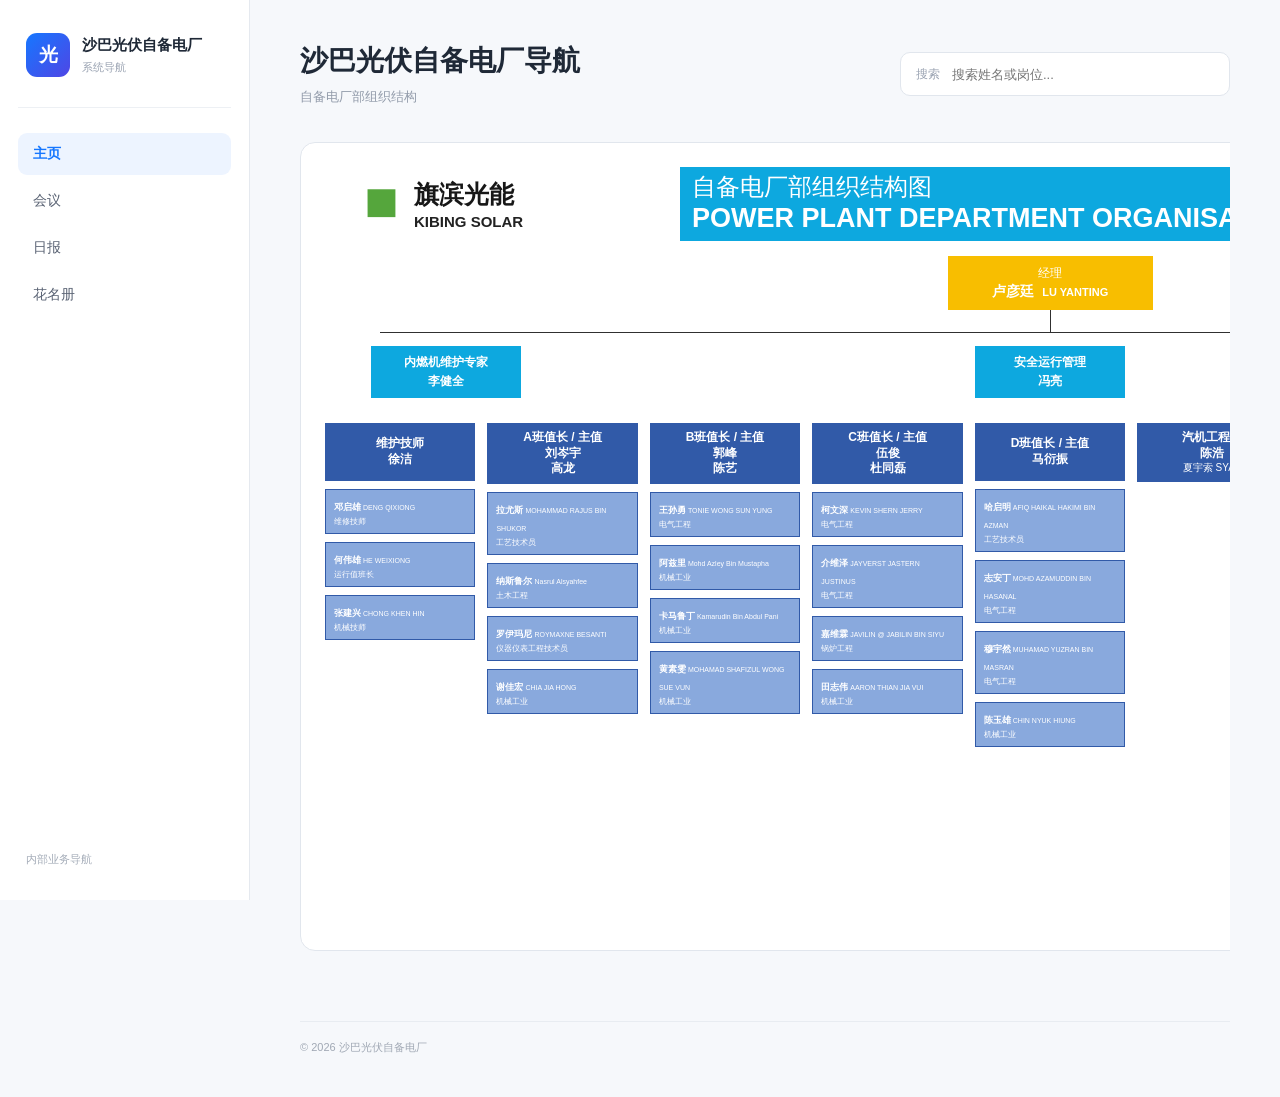
==== commit b17cbe48: "Update index.html" ====
--- a/index.html
+++ b/index.html
@@ -147,7 +147,6 @@
                             <div class="person-card searchable"><strong>尼乔</strong><small>NEILTON JOEL VENEDDEY VENCENT</small><span>电气工程</span></div>
                             <div class="person-card searchable"><strong>李英杰</strong><small>BRANDON LEE ING JAK</small><span>电气工程</span></div>
                             <div class="person-card searchable"><strong>奈旻</strong><small>ABDUL NAIM BIN HENDRY</small><span>电气工程</span></div>
-                            <div class="person-card searchable"><strong>里祖安</strong><small>RIZUAN BIN AJAK</small><span>电气工程</span></div>
                         </div>
 
                         <div class="org-column">
@@ -163,7 +162,6 @@
                             <div class="person-card searchable"><strong>雷克斯</strong><small>LEX CORNARD LAWRENCE</small><span>电厂机械工</span></div>
                             <div class="person-card searchable"><strong>林志梁</strong><small>LIM ZHI LIANG</small><span>电厂助理工程师</span></div>
                             <div class="person-card searchable"><strong>张训豪</strong><small>CHONG SOON HAU</small><span>文员</span></div>
-                            <div class="person-card searchable"><strong>马哈迪</strong><small>MAHADHIR BIN ABD KARIM</small><span>机械工业</span></div>
                             <div class="person-card searchable"><strong>尔钻夏</strong><small>MOHAMMAD ELZUANSYAH</small><span>机械工业</span></div>
                             <div class="person-card searchable"><strong>安德仁</strong><small>ADRIAN FARHAN BIN FAIZAL</small><span>机械工业</span></div>
                         </div>
@@ -405,17 +403,6 @@
         </tr>
     
 
-        <tr class="roster-row searchable" data-category="维护" data-status="离职">
-            <td class="col-no">9</td>
-            <td class="col-id">M44859</td>
-            <td class="roster-name">马哈迪 MAHADHIR BIN ABD KARIM</td>
-            <td><span class="category-tag cat-maintenance">维护</span></td>
-            <td class="roster-position">电厂机械工 POWER PLANT MECHANICAL TECHNICIAN</td>
-            <td>技术员</td>
-            <td><span class="status-tag status-left">离职</span></td>
-        </tr>
-    
-
         <tr class="roster-row searchable" data-category="维护" data-status="试用">
             <td class="col-no">10</td>
             <td class="col-id">M44884</td>
@@ -636,17 +623,6 @@
         </tr>
     
 
-        <tr class="roster-row searchable" data-category="维护" data-status="离职">
-            <td class="col-no">30</td>
-            <td class="col-id">M45041</td>
-            <td class="roster-name">里祖安 Rizuan Bin Ajak</td>
-            <td><span class="category-tag cat-maintenance">维护</span></td>
-            <td class="roster-position">电厂电工 POWER PLANT ELECTRICAL TECHNICIAN</td>
-            <td>技术员</td>
-            <td><span class="status-tag status-left">离职</span></td>
-        </tr>
-    
-
         <tr class="roster-row searchable" data-category="运行" data-status="试用">
             <td class="col-no">31</td>
             <td class="col-id">M45055</td>
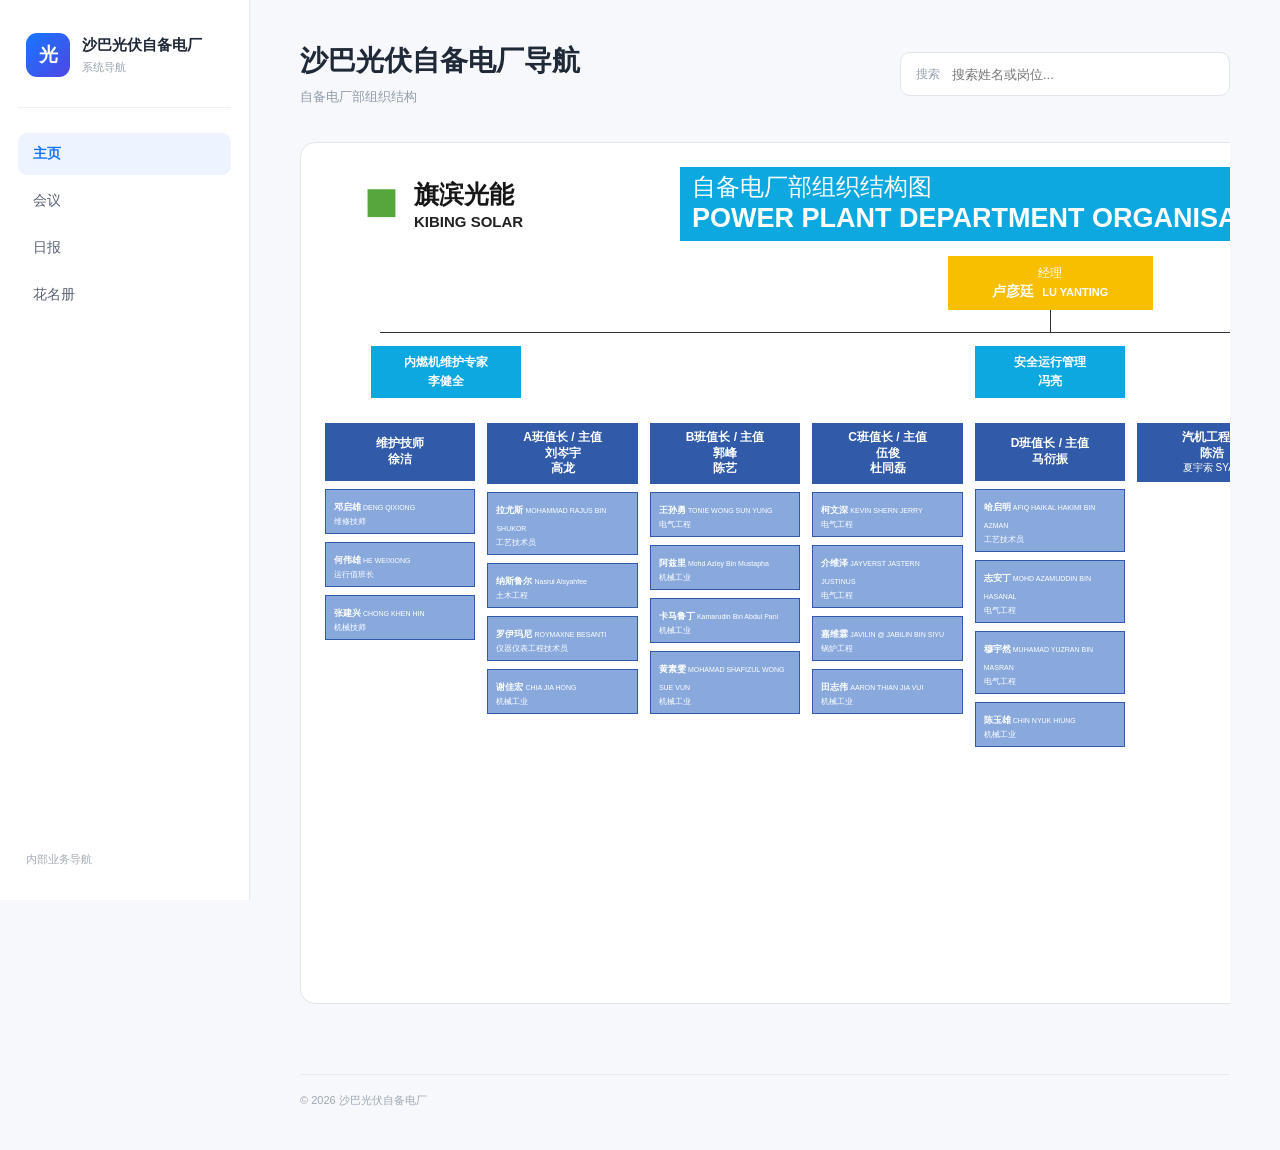
==== commit 59fd1944: "Add files via upload" ====
--- a/index.html
+++ b/index.html
@@ -5,7 +5,7 @@
     <meta charset="UTF-8">
     <meta name="viewport" content="width=device-width, initial-scale=1.0">
     <title>沙巴光伏自备电厂导航</title>
-    <link rel="stylesheet" href="style.css?v=8">
+    <link rel="stylesheet" href="style.css?v=9">
 </head>
 
 <body>
@@ -147,6 +147,7 @@
                             <div class="person-card searchable"><strong>尼乔</strong><small>NEILTON JOEL VENEDDEY VENCENT</small><span>电气工程</span></div>
                             <div class="person-card searchable"><strong>李英杰</strong><small>BRANDON LEE ING JAK</small><span>电气工程</span></div>
                             <div class="person-card searchable"><strong>奈旻</strong><small>ABDUL NAIM BIN HENDRY</small><span>电气工程</span></div>
+                            <div class="person-card searchable"><strong>里祖安</strong><small>RIZUAN BIN AJAK</small><span>电气工程</span></div>
                         </div>
 
                         <div class="org-column">
@@ -162,6 +163,7 @@
                             <div class="person-card searchable"><strong>雷克斯</strong><small>LEX CORNARD LAWRENCE</small><span>电厂机械工</span></div>
                             <div class="person-card searchable"><strong>林志梁</strong><small>LIM ZHI LIANG</small><span>电厂助理工程师</span></div>
                             <div class="person-card searchable"><strong>张训豪</strong><small>CHONG SOON HAU</small><span>文员</span></div>
+                            <div class="person-card searchable"><strong>马哈迪</strong><small>MAHADHIR BIN ABD KARIM</small><span>机械工业</span></div>
                             <div class="person-card searchable"><strong>尔钻夏</strong><small>MOHAMMAD ELZUANSYAH</small><span>机械工业</span></div>
                             <div class="person-card searchable"><strong>安德仁</strong><small>ADRIAN FARHAN BIN FAIZAL</small><span>机械工业</span></div>
                         </div>
@@ -182,14 +184,14 @@
 
             <div class="link-grid">
 
-                <a href="https://rjpl4x6x1094.jp.larksuite.com/sheets/Nj8msYUuWhUPQwt4bBWjKUkJpRd"
-                   target="_blank" rel="noopener noreferrer" class="link-card searchable">
+                <button type="button" id="month-plan-button"
+                        class="link-card month-plan-card searchable">
                     <div class="card-content">
                         <h3>月计划</h3>
-                        <p>月计划和周计划</p>
+                        <p>选择年份和月份后打开对应的 Lark 月计划</p>
                     </div>
                     <div class="card-arrow">→</div>
-                </a>
+                </button>
 
                 <a href="https://www.larksuite.com/" target="_blank"
                    rel="noopener noreferrer" class="link-card searchable">
@@ -403,6 +405,17 @@
         </tr>
     
 
+        <tr class="roster-row searchable" data-category="维护" data-status="离职">
+            <td class="col-no">9</td>
+            <td class="col-id">M44859</td>
+            <td class="roster-name">马哈迪 MAHADHIR BIN ABD KARIM</td>
+            <td><span class="category-tag cat-maintenance">维护</span></td>
+            <td class="roster-position">电厂机械工 POWER PLANT MECHANICAL TECHNICIAN</td>
+            <td>技术员</td>
+            <td><span class="status-tag status-left">离职</span></td>
+        </tr>
+    
+
         <tr class="roster-row searchable" data-category="维护" data-status="试用">
             <td class="col-no">10</td>
             <td class="col-id">M44884</td>
@@ -623,6 +636,17 @@
         </tr>
     
 
+        <tr class="roster-row searchable" data-category="维护" data-status="离职">
+            <td class="col-no">30</td>
+            <td class="col-id">M45041</td>
+            <td class="roster-name">里祖安 Rizuan Bin Ajak</td>
+            <td><span class="category-tag cat-maintenance">维护</span></td>
+            <td class="roster-position">电厂电工 POWER PLANT ELECTRICAL TECHNICIAN</td>
+            <td>技术员</td>
+            <td><span class="status-tag status-left">离职</span></td>
+        </tr>
+    
+
         <tr class="roster-row searchable" data-category="运行" data-status="试用">
             <td class="col-no">31</td>
             <td class="col-id">M45055</td>
@@ -855,7 +879,38 @@
         <footer>© 2026 沙巴光伏自备电厂</footer>
     </main>
 
-    <script src="script.js?v=8"></script>
+
+    <!-- ===================== 月计划年月选择窗口 ===================== -->
+    <div id="month-plan-modal" class="month-modal" aria-hidden="true">
+        <div class="month-modal-backdrop" data-month-modal-close></div>
+
+        <div class="month-modal-panel" role="dialog" aria-modal="true"
+             aria-labelledby="month-modal-title">
+
+            <div class="month-modal-header">
+                <div>
+                    <h2 id="month-modal-title">月计划</h2>
+                    <p>请选择需要查看的年份和月份</p>
+                </div>
+
+                <button type="button" class="month-modal-close"
+                        data-month-modal-close aria-label="关闭">×</button>
+            </div>
+
+            <div class="month-year-row">
+                <label for="month-plan-year">年份</label>
+                <select id="month-plan-year"></select>
+            </div>
+
+            <div id="month-plan-grid" class="month-grid"></div>
+
+            <div class="month-modal-note">
+                灰色月份表示暂未设置月计划链接。
+            </div>
+        </div>
+    </div>
+
+    <script src="script.js?v=9"></script>
 </body>
 
 </html>
--- a/style.css
+++ b/style.css
@@ -359,3 +359,173 @@
     .main { margin-left: 0; padding: 28px 18px; }
     .page-title h1 { font-size: 23px; }
 }
+
+
+/* ================= 月计划年月选择 ================= */
+.month-plan-card {
+    width: 100%;
+    font-family: inherit;
+    text-align: left;
+    cursor: pointer;
+}
+
+.month-modal {
+    display: none;
+    position: fixed;
+    inset: 0;
+    z-index: 1000;
+    align-items: center;
+    justify-content: center;
+    padding: 24px;
+}
+
+.month-modal.open {
+    display: flex;
+}
+
+.month-modal-backdrop {
+    position: absolute;
+    inset: 0;
+    background: rgba(17, 24, 39, 0.42);
+}
+
+.month-modal-panel {
+    position: relative;
+    z-index: 1;
+    width: min(520px, 100%);
+    padding: 26px;
+    background: #ffffff;
+    border: 1px solid #e3e8ef;
+    border-radius: 15px;
+    box-shadow: 0 18px 50px rgba(31, 41, 55, 0.18);
+}
+
+.month-modal-header {
+    display: flex;
+    align-items: flex-start;
+    justify-content: space-between;
+    gap: 20px;
+    padding-bottom: 18px;
+    border-bottom: 1px solid #edf0f4;
+}
+
+.month-modal-header h2 {
+    margin: 0;
+    font-size: 20px;
+    color: #273142;
+}
+
+.month-modal-header p {
+    margin: 6px 0 0;
+    font-size: 12px;
+    color: #929baa;
+}
+
+.month-modal-close {
+    width: 36px;
+    height: 36px;
+    border: none;
+    border-radius: 8px;
+    background: #f4f7fb;
+    color: #667085;
+    font-size: 22px;
+    line-height: 1;
+    cursor: pointer;
+}
+
+.month-year-row {
+    display: grid;
+    grid-template-columns: 70px 1fr;
+    align-items: center;
+    gap: 14px;
+    margin-top: 22px;
+}
+
+.month-year-row label {
+    font-size: 13px;
+    font-weight: 600;
+    color: #4b5563;
+}
+
+.month-year-row select {
+    width: 100%;
+    height: 42px;
+    padding: 0 12px;
+    border: 1px solid #dfe5ed;
+    border-radius: 9px;
+    background: #ffffff;
+    color: #273142;
+    font-family: inherit;
+    font-size: 13px;
+    outline: none;
+}
+
+.month-year-row select:focus {
+    border-color: #1677ff;
+    box-shadow: 0 0 0 3px rgba(22, 119, 255, 0.08);
+}
+
+.month-grid {
+    display: grid;
+    grid-template-columns: repeat(4, 1fr);
+    gap: 10px;
+    margin-top: 20px;
+}
+
+.month-choice {
+    min-height: 58px;
+    padding: 8px 6px;
+    border: 1px solid #dfe5ed;
+    border-radius: 9px;
+    background: #ffffff;
+    color: #4b5563;
+    font-family: inherit;
+    cursor: pointer;
+}
+
+.month-choice strong {
+    display: block;
+    font-size: 13px;
+}
+
+.month-choice span {
+    display: block;
+    margin-top: 4px;
+    font-size: 9px;
+    color: #98a2b3;
+}
+
+.month-choice.available:hover {
+    border-color: #bcd2f3;
+    background: #f8fbff;
+    color: #1677ff;
+}
+
+.month-choice.available span {
+    color: #1677ff;
+}
+
+.month-choice:disabled {
+    cursor: not-allowed;
+    background: #f7f8fa;
+    border-color: #edf0f4;
+    color: #b3bac5;
+}
+
+.month-choice:disabled span {
+    color: #b3bac5;
+}
+
+.month-modal-note {
+    margin-top: 18px;
+    padding-top: 15px;
+    border-top: 1px solid #edf0f4;
+    color: #98a2b3;
+    font-size: 10px;
+}
+
+@media (max-width: 520px) {
+    .month-modal-panel { padding: 20px; }
+    .month-grid { grid-template-columns: repeat(3, 1fr); }
+    .month-year-row { grid-template-columns: 1fr; gap: 7px; }
+}
